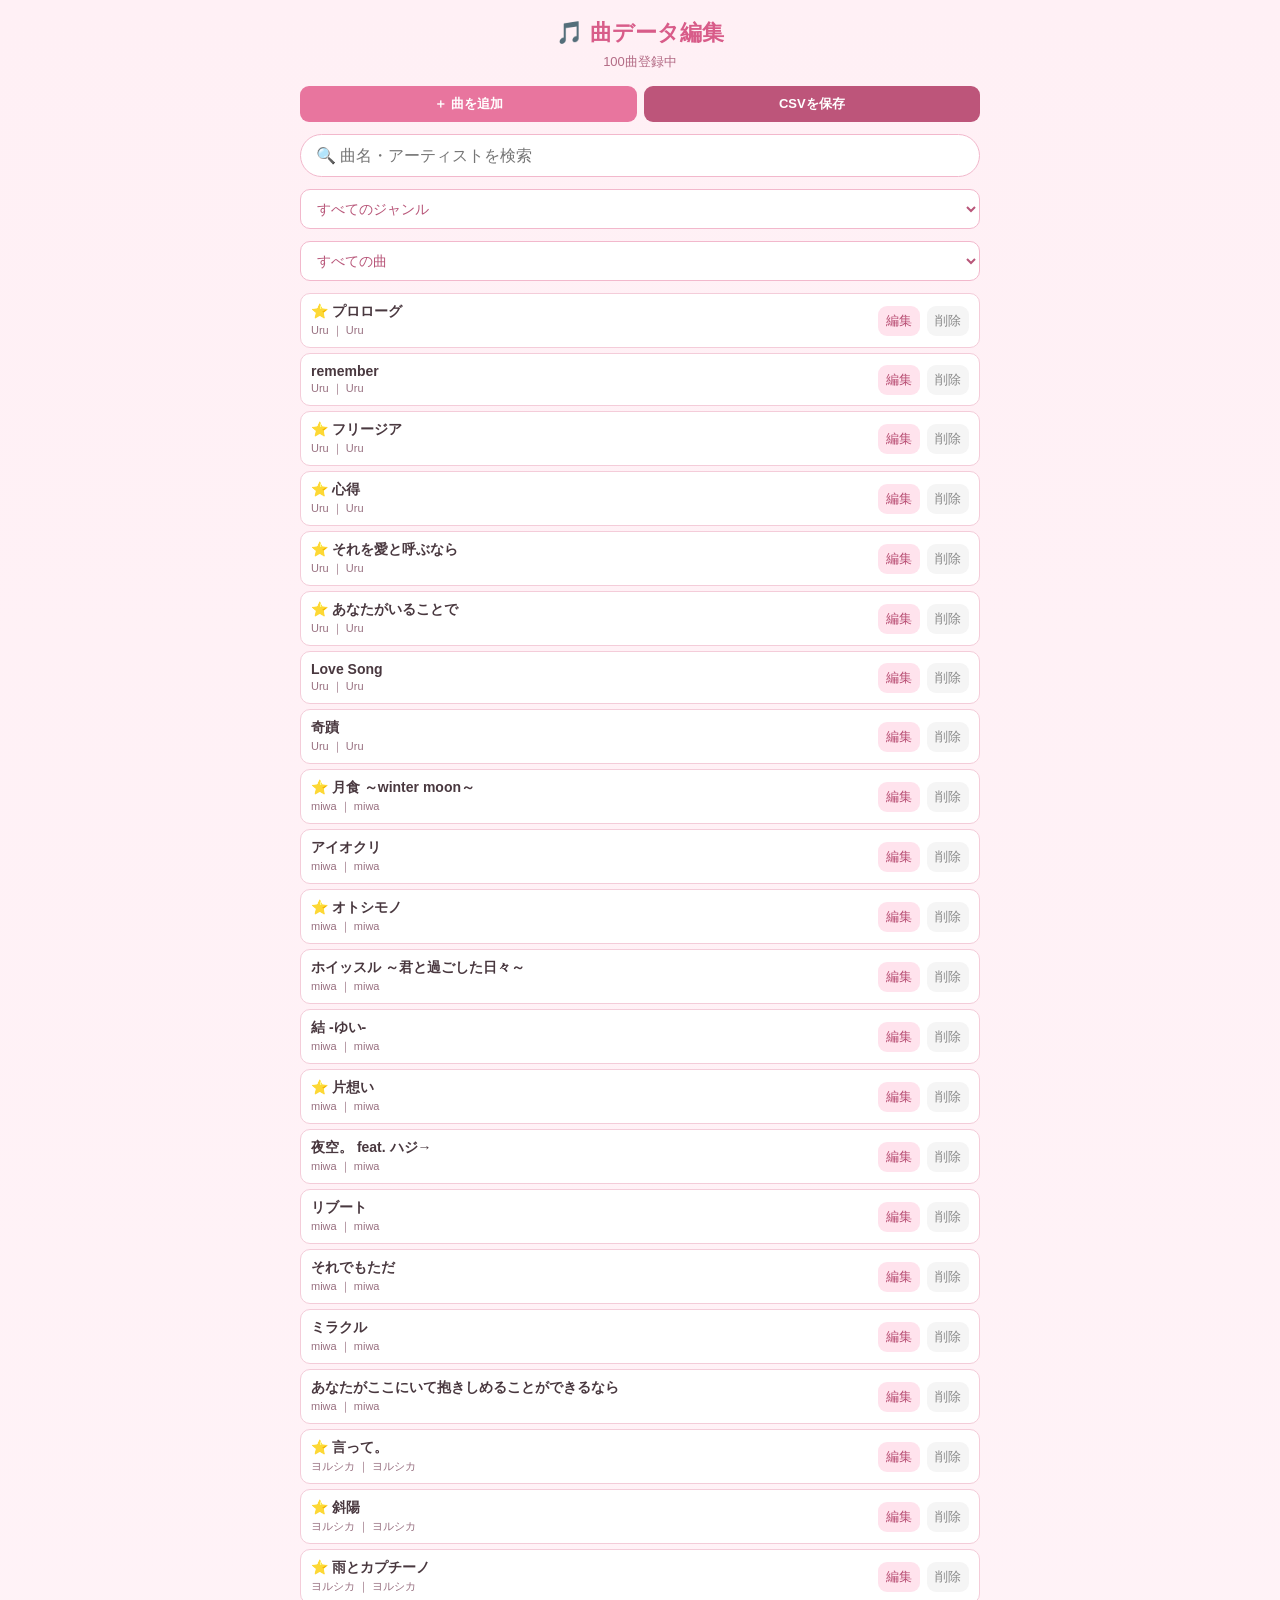
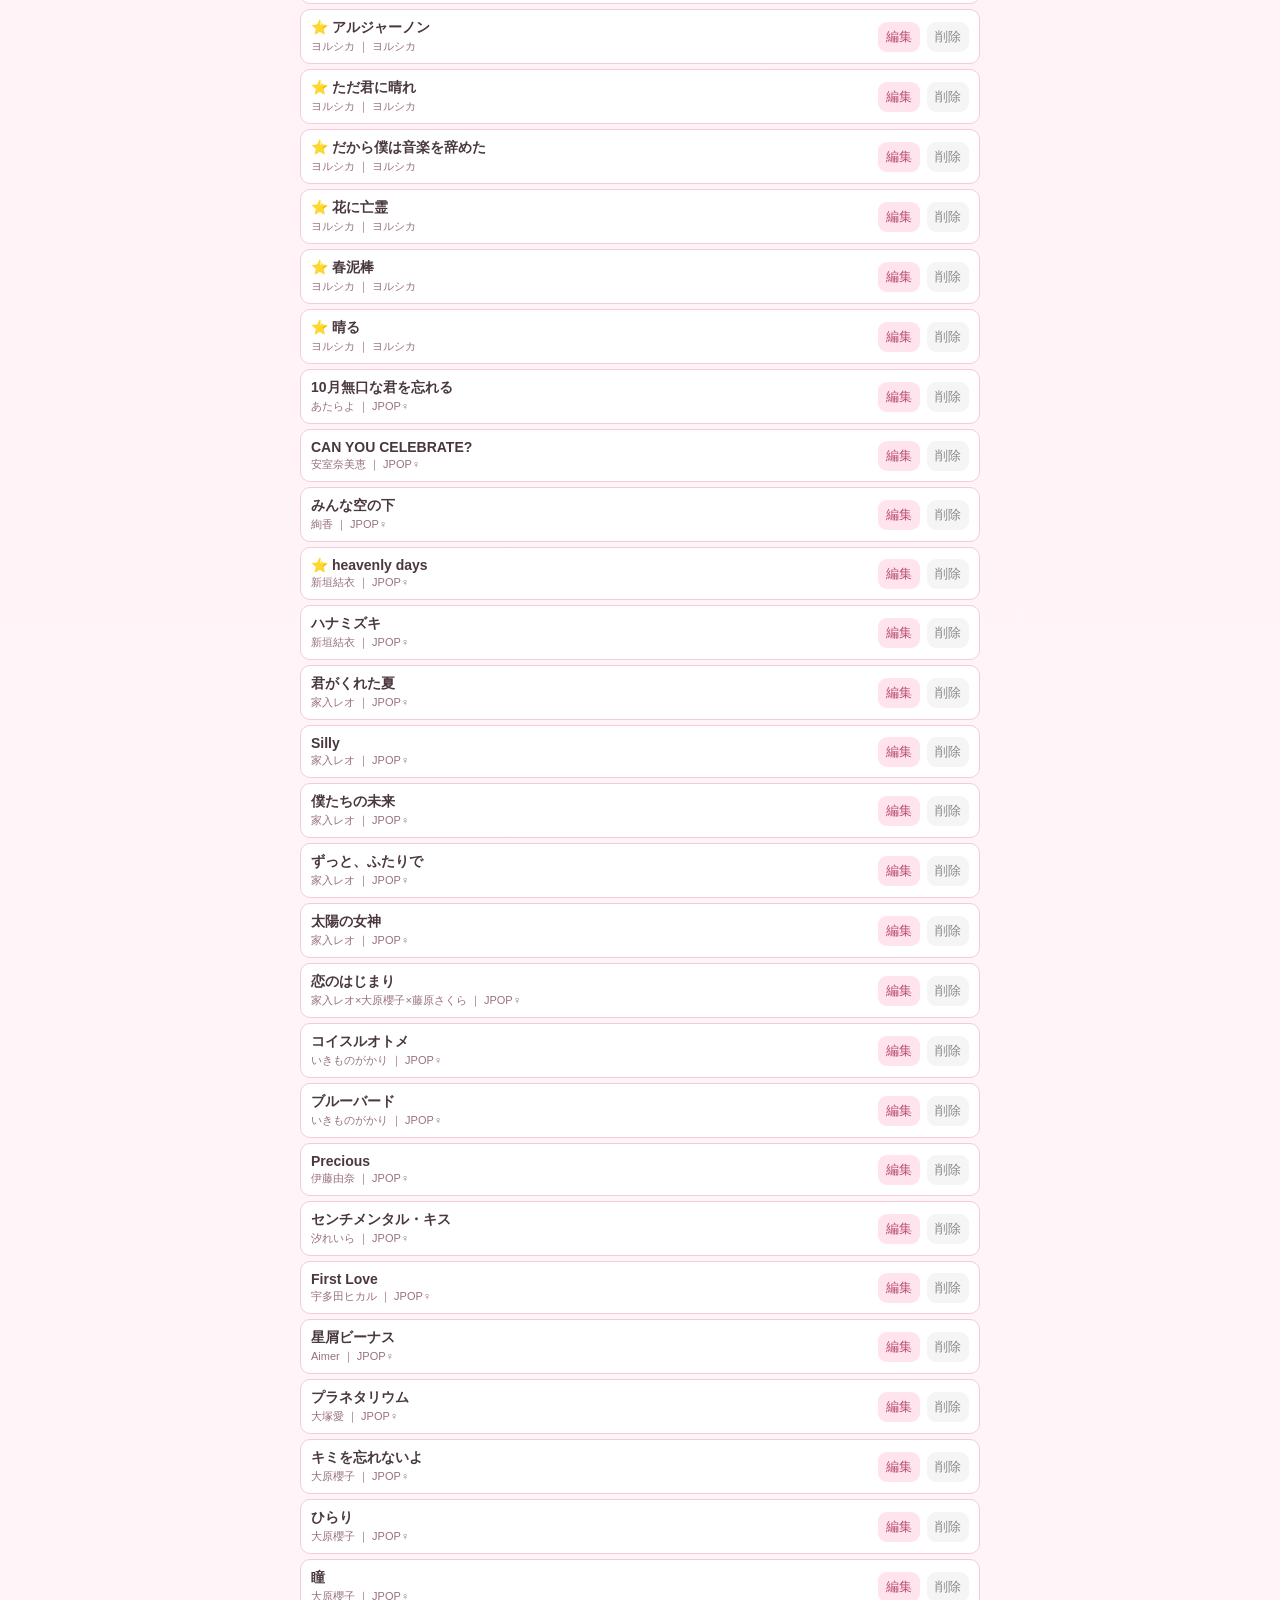
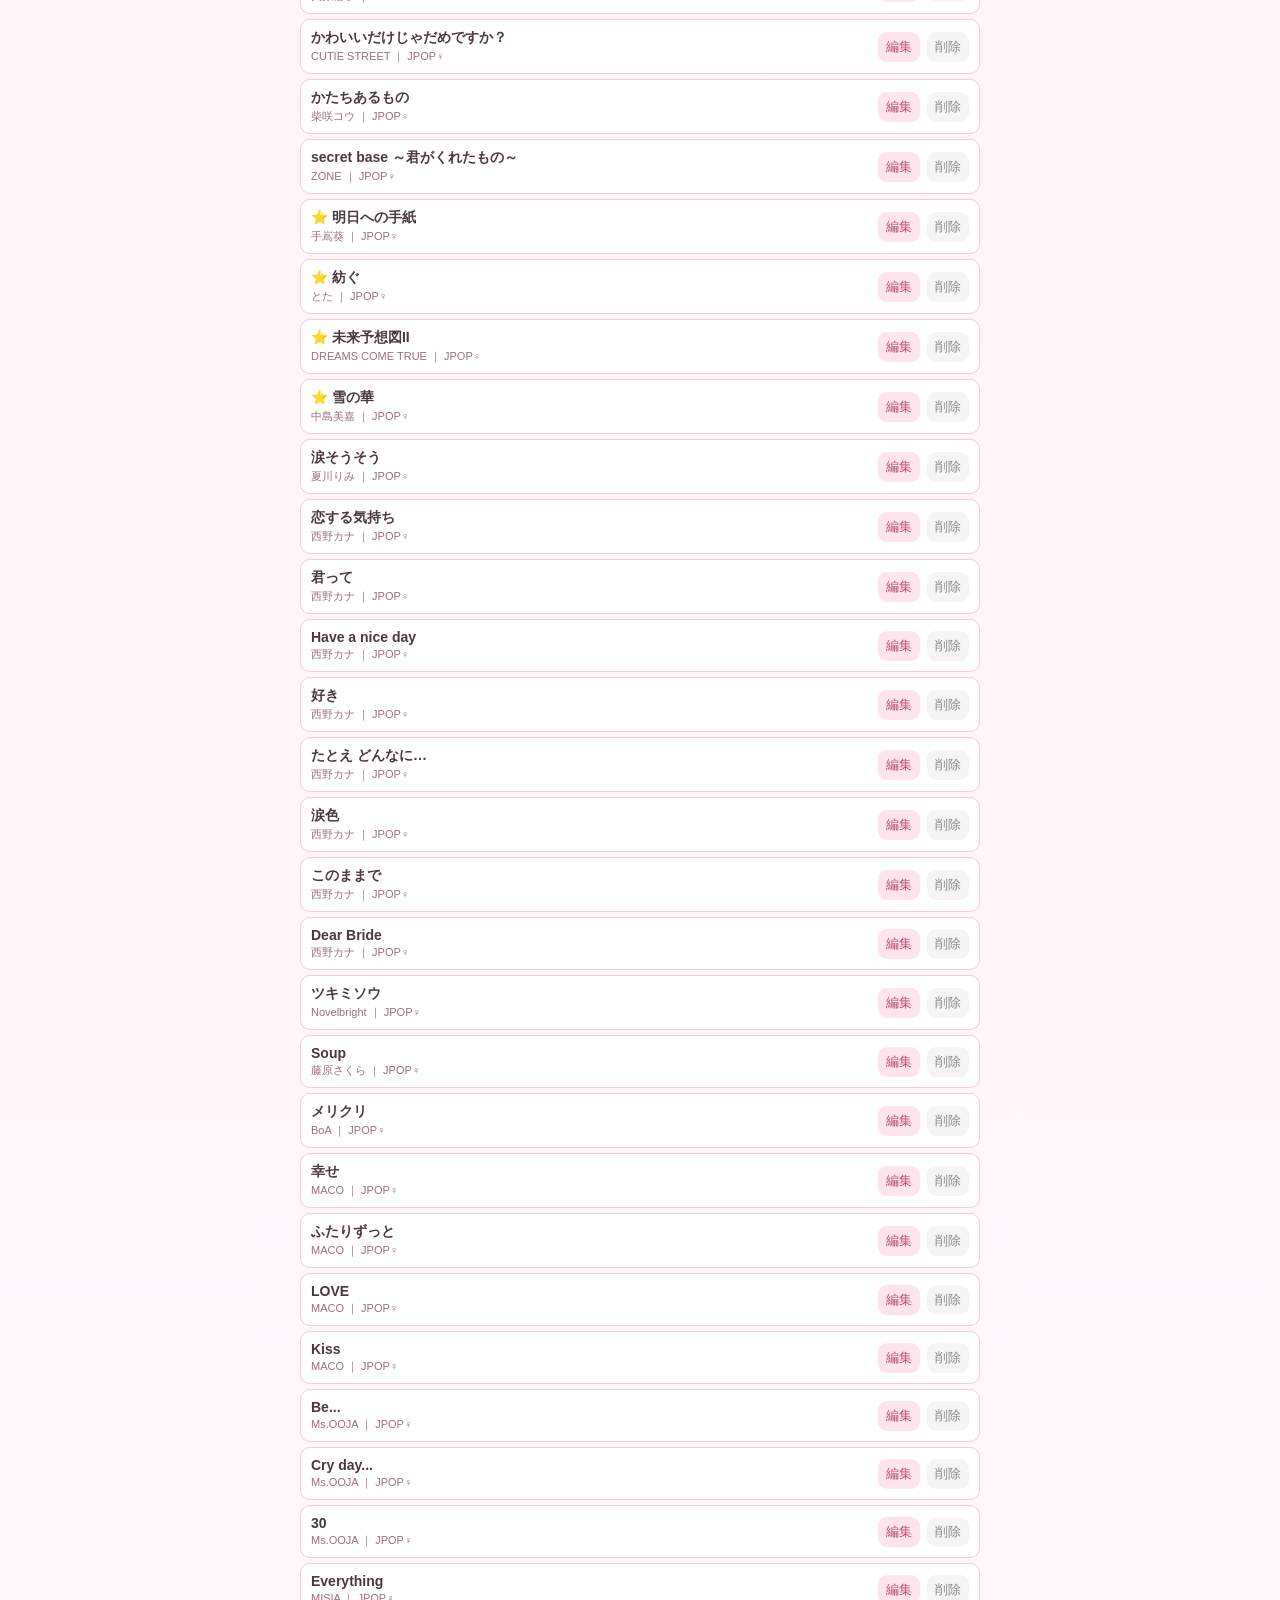
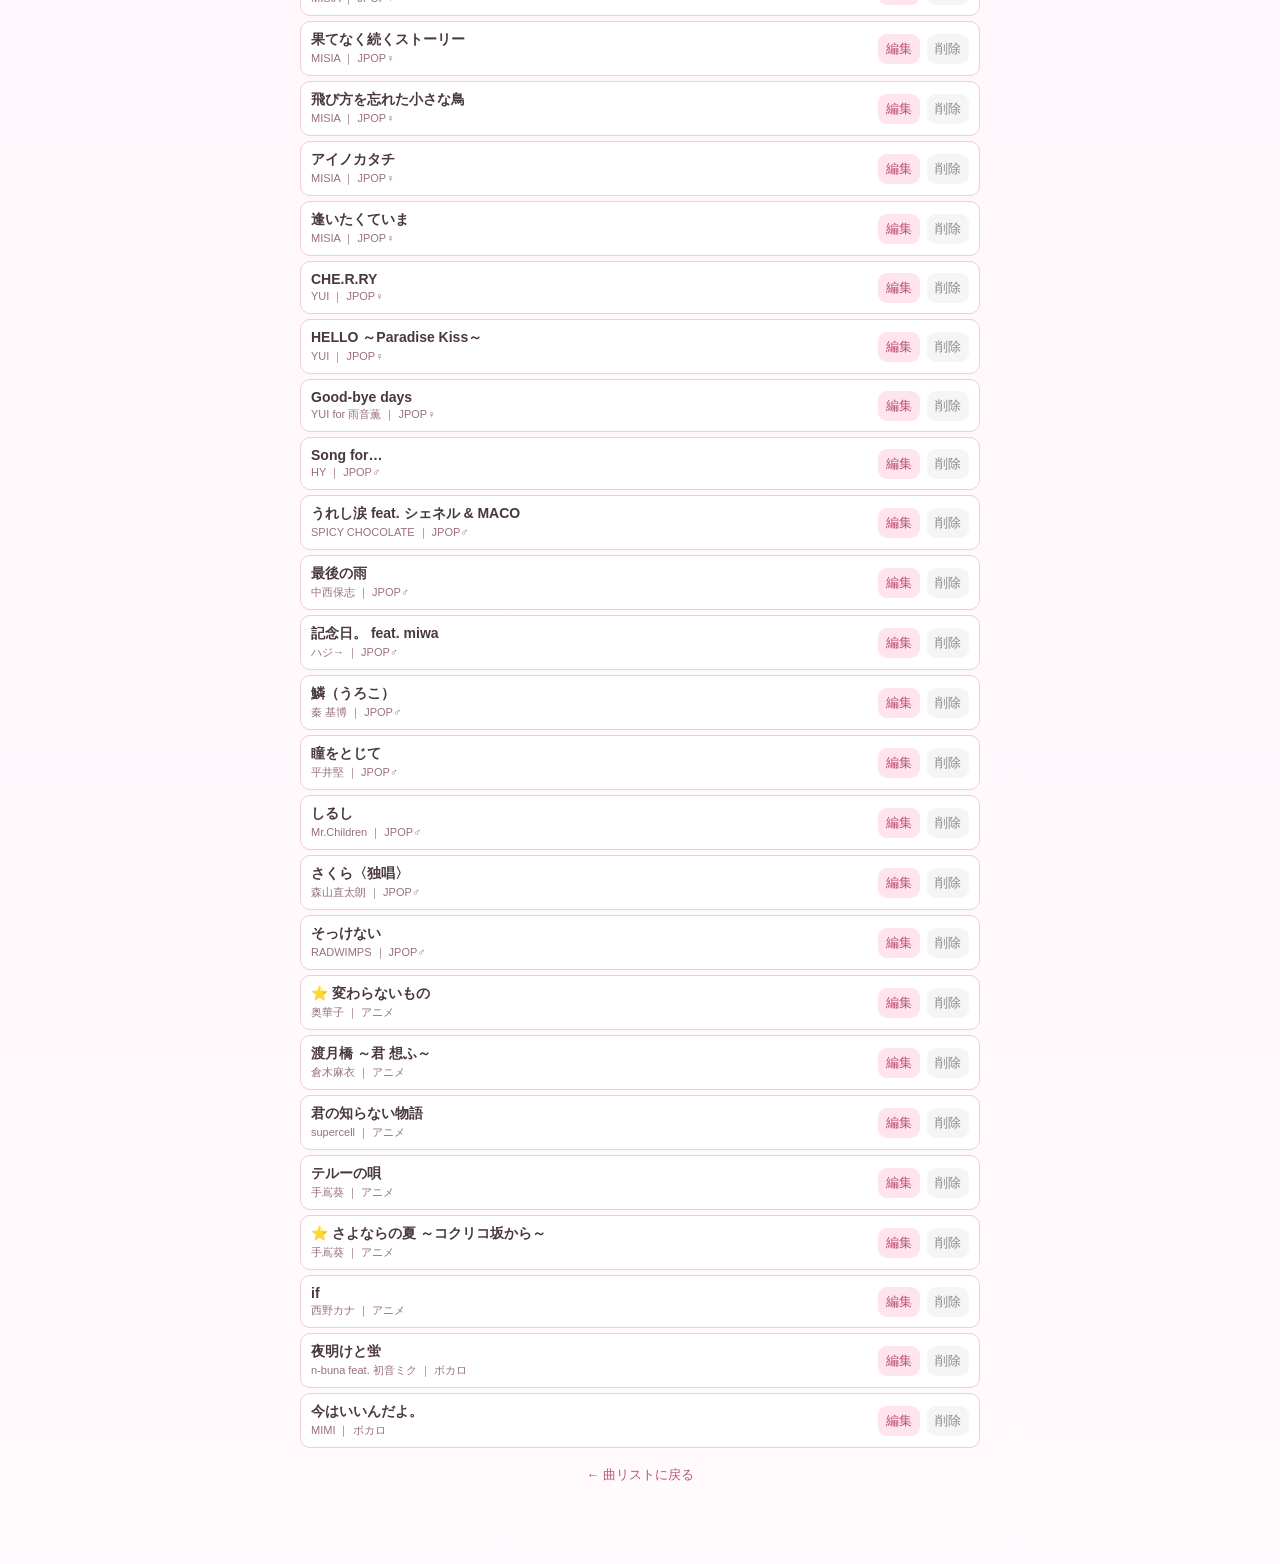
==== edit.html @ 8d3221fb "Implement favorite filter in song list Added a favorite filter to allow users to filter songs based " ====
<!DOCTYPE html>
<html lang="ja">
<head>
<meta charset="UTF-8">
<meta name="viewport" content="width=device-width, initial-scale=1.0">

<title>曲データ編集</title>

<style>
* {
  box-sizing: border-box;
}

body {
  margin: 0;
  font-family: -apple-system, BlinkMacSystemFont,
    "Hiragino Sans", "Yu Gothic", sans-serif;
  background: linear-gradient(#fff0f5, #fffafd);
  color: #49383f;
  min-height: 100vh;
}

.container {
  max-width: 700px;
  margin: auto;
  padding: 18px 10px 80px;
}

h1 {
  text-align: center;
  color: #d85c89;
  font-size: 22px;
  margin: 0 0 5px;
}

.count {
  text-align: center;
  color: #b36b85;
  font-size: 13px;
  margin-bottom: 15px;
}

/* 上部ボタン */

.toolbar {
  display: flex;
  gap: 7px;
  margin-bottom: 12px;
}

button {
  border: 0;
  border-radius: 9px;
  padding: 9px 12px;
  font-size: 13px;
  cursor: pointer;
}

.add-button {
  flex: 1;
  background: #e8759e;
  color: white;
  font-weight: bold;
}

.download-button {
  flex: 1;
  background: #bd557a;
  color: white;
  font-weight: bold;
}

/* 検索 */

#search {
  width: 100%;
  height: 43px;
  border: 1px solid #f2b8cc;
  border-radius: 22px;
  padding: 0 15px;
  margin-bottom: 12px;
  font-size: 16px;
  outline: none;
  background: white;
}

/* 曲カード */

.song {
  background: white;
  border: 1px solid #f4ccd9;
  border-radius: 10px;
  padding: 9px 10px;
  margin-bottom: 5px;

  display: flex;
  align-items: center;
  gap: 7px;
}

.song-info {
  flex: 1;
  min-width: 0;
}

.song-title {
  font-size: 14px;
  font-weight: bold;
  margin-bottom: 2px;
}

.song-meta {
  font-size: 11px;
  color: #987080;
  white-space: nowrap;
  overflow: hidden;
  text-overflow: ellipsis;
}

.favorite {
  color: #e8759e;
}

.edit-button {
  background: #ffe3ed;
  color: #b94f74;
  padding: 6px 8px;
}

.delete-button {
  background: #f5f5f5;
  color: #888;
  padding: 6px 8px;
}

/* 編集フォーム */

.modal {
  display: none;
  position: fixed;
  inset: 0;
  background: rgba(60, 30, 40, .35);
  padding: 20px;
  z-index: 100;
  align-items: center;
  justify-content: center;
}

.modal.show {
  display: flex;
}

.form {
  background: white;
  width: 100%;
  max-width: 420px;
  border-radius: 18px;
  padding: 20px;
  box-shadow: 0 10px 40px rgba(100,40,60,.2);
}

.form h2 {
  color: #d85c89;
  margin: 0 0 18px;
  font-size: 19px;
}

label {
  display: block;
  font-size: 12px;
  color: #966477;
  margin: 12px 0 4px;
}

.form input[type="text"],
.form select {
  width: 100%;
  height: 42px;
  border: 1px solid #efbfd0;
  border-radius: 9px;
  padding: 0 10px;
  font-size: 16px;
  background: white;
}

.favorite-row {
  display: flex;
  align-items: center;
  gap: 7px;
  margin: 15px 0;
}

.favorite-row input {
  width: 19px;
  height: 19px;
  accent-color: #e8759e;
}

.form-buttons {
  display: flex;
  gap: 8px;
  margin-top: 18px;
}

.cancel {
  flex: 1;
  background: #eee;
}

.save {
  flex: 1;
  background: #e8759e;
  color: white;
  font-weight: bold;
}

.back {
  display: block;
  text-align: center;
  margin-top: 18px;
  color: #b85679;
  text-decoration: none;
  font-size: 13px;
}
#genreFilter,
#favoriteFilter {
  width: 100%;
  height: 40px;

  margin-bottom: 12px;
  padding: 0 12px;

  border: 1px solid #f2b8cc;
  border-radius: 10px;

  background: white;
  color: #b85679;

  font-size: 14px;

  outline: none;
}
</style>
</head>

<body>

<div class="container">

  <h1>🎵 曲データ編集</h1>

  <div id="count" class="count"></div>

  <div class="toolbar">
    <button class="add-button" onclick="openAdd()">
      ＋ 曲を追加
    </button>

    <button class="download-button" onclick="downloadCSV()">
      CSVを保存
    </button>
  </div>

  <input
    id="search"
    type="search"
    placeholder="🔍 曲名・アーティストを検索"
  >
<select id="genreFilter">
  <option value="すべて">すべてのジャンル</option>
</select>

  <select id="favoriteFilter">
  <option value="all">すべての曲</option>
  <option value="favorite">⭐ 得意曲</option>
  <option value="normal">得意曲以外</option>
</select>
  
  <div id="songList"></div>

  <a class="back" href="index.html">
    ← 曲リストに戻る
  </a>

</div>


<!-- 編集画面 -->

<div id="modal" class="modal">

  <div class="form">

    <h2 id="formTitle">曲を編集</h2>

    <label>曲名</label>
    <input id="title" type="text">

    <label>アーティスト</label>
    <input id="artist" type="text">

    <label>ジャンル</label>

<select id="genre"></select>

<label>新しいジャンル</label>

<input
  id="newGenre"
  type="text"
  placeholder="新しいジャンルを入力"
>
    <div class="favorite-row">
      <input id="favorite" type="checkbox">
      <span>⭐ 得意曲</span>
    </div>

    <div class="form-buttons">

      <button
        class="cancel"
        onclick="closeModal()">
        キャンセル
      </button>

      <button
        class="save"
        onclick="saveSong()">
        保存
      </button>

    </div>

  </div>
</div>


<script>

let songs = [];
let editingIndex = null;


/* =========================
   CSV読込
========================= */

async function loadCSV() {

  try {

    const response = await fetch("songs.csv");

    const text = await response.text();

    songs = parseCSV(text);

createGenreOptions();

render();

  } catch (error) {

    alert("songs.csvを読み込めませんでした");

  }

}


/* CSV解析 */

function parseCSV(text) {

  const lines =
    text.trim().split(/\r?\n/);

  lines.shift();

  return lines
    .filter(line => line.trim())
    .map(line => {

      const c = parseLine(line);

      return {
        title: c[0] || "",
        artist: c[1] || "",
        genre: c[2] || "",
        favorite:
          (c[3] || "")
          .toLowerCase() === "true"
      };

    });

}

  function createGenreOptions() {

  // CSVに存在するジャンルを
  // 重複なしで取得
  const genres = [
    ...new Set(
      songs
        .map(song => song.genre)
        .filter(Boolean)
    )
  ];


  /* =========================
     一覧のジャンル絞り込み
  ========================= */

  const filter =
    document.getElementById("genreFilter");

  filter.innerHTML =
    '<option value="すべて">すべてのジャンル</option>';


  genres.forEach(genre => {

    const option =
      document.createElement("option");

    option.value = genre;
    option.textContent = genre;

    filter.appendChild(option);

  });


  /* =========================
     曲追加・編集画面
  ========================= */

  const editor =
    document.getElementById("genre");

  editor.innerHTML = "";


  genres.forEach(genre => {

    const option =
      document.createElement("option");

    option.value = genre;
    option.textContent = genre;

    editor.appendChild(option);

  });

}

function parseLine(line) {

  const result = [];

  let current = "";
  let quote = false;

  for (let i = 0; i < line.length; i++) {

    const char = line[i];

    if (char === '"') {

      if (
        quote &&
        line[i + 1] === '"'
      ) {

        current += '"';
        i++;

      } else {

        quote = !quote;

      }

    } else if (
      char === "," &&
      !quote
    ) {

      result.push(current);
      current = "";

    } else {

      current += char;

    }

  }

  result.push(current);

  return result;

}


/* =========================
   一覧表示
========================= */

function render() {

  const list =
    document.getElementById("songList");

  const keyword =
    document
      .getElementById("search")
      .value
      .toLowerCase();

  const selectedGenre =
  document.getElementById("genreFilter").value;

  const favoriteFilter =
  document.getElementById("favoriteFilter").value;
  
  list.innerHTML = "";

  let visible = 0;


  songs.forEach((song, index) => {

const matchesSearch =
  song.title.toLowerCase().includes(keyword) ||
  song.artist.toLowerCase().includes(keyword);

const matchesGenre =
  selectedGenre === "すべて" ||
  song.genre === selectedGenre;

const matchesFavorite =
  favoriteFilter === "all" ||
  (favoriteFilter === "favorite" && song.favorite) ||
  (favoriteFilter === "normal" && !song.favorite);

if (
  !matchesSearch ||
  !matchesGenre ||
  !matchesFavorite
) {
  return;
}

    visible++;


    const row =
      document.createElement("div");

    row.className = "song";


    const info =
      document.createElement("div");

    info.className = "song-info";


    const title =
      document.createElement("div");

    title.className = "song-title";

    title.textContent =
      (song.favorite ? "⭐ " : "") +
      song.title;


    const meta =
      document.createElement("div");

    meta.className = "song-meta";

    meta.textContent =
      song.artist +
      " ｜ " +
      song.genre;


    info.appendChild(title);
    info.appendChild(meta);


    const edit =
      document.createElement("button");

    edit.className = "edit-button";
    edit.textContent = "編集";

    edit.onclick =
      () => openEdit(index);


    const del =
      document.createElement("button");

    del.className = "delete-button";
    del.textContent = "削除";

    del.onclick =
      () => deleteSong(index);


    row.appendChild(info);
    row.appendChild(edit);
    row.appendChild(del);

    list.appendChild(row);

  });


  document.getElementById("count")
    .textContent =
      songs.length + "曲登録中";

}


/* =========================
   新規追加
========================= */

function openAdd() {

  editingIndex = null;

  document.getElementById("formTitle")
    .textContent = "曲を追加";

  document.getElementById("title").value = "";
  document.getElementById("artist").value = "";

  document.getElementById("genre").selectedIndex = 0;
document.getElementById("newGenre").value = "";
  document.getElementById("favorite").checked =
    false;

  document.getElementById("modal")
    .classList.add("show");

}


/* =========================
   編集
========================= */

function openEdit(index) {

  editingIndex = index;

  const song = songs[index];

  document.getElementById("formTitle")
    .textContent = "曲を編集";

  document.getElementById("title").value =
    song.title;

  document.getElementById("artist").value =
    song.artist;

  document.getElementById("genre").value =
    song.genre;
document.getElementById("newGenre").value = "";
  document.getElementById("favorite").checked =
    song.favorite;

  document.getElementById("modal")
    .classList.add("show");

}


/* =========================
   保存
========================= */

function saveSong() {

  const title =
    document.getElementById("title")
      .value.trim();

  const artist =
    document.getElementById("artist")
      .value.trim();

  const selectedGenre =
  document.getElementById("genre")
    .value;

const newGenre =
  document.getElementById("newGenre")
    .value
    .trim();

const genre =
  newGenre || selectedGenre;

  const favorite =
    document.getElementById("favorite")
      .checked;


  if (!title) {

    alert("曲名を入力してください");
    return;

  }


  const song = {
    title,
    artist,
    genre,
    favorite
  };


  if (editingIndex === null) {

    songs.push(song);

  } else {

    songs[editingIndex] = song;

  }


  closeModal();

createGenreOptions();

render();
}


/* =========================
   削除
========================= */

function deleteSong(index) {

  const song = songs[index];

  if (
    confirm(
      "「" +
      song.title +
      "」を削除しますか？"
    )
  ) {

    songs.splice(index, 1);

    render();

  }

}


/* =========================
   編集画面を閉じる
========================= */

function closeModal() {

  document.getElementById("modal")
    .classList.remove("show");

}


/* =========================
   CSV保存
========================= */

function csvEscape(value) {

  const text =
    String(value ?? "");

  if (
    text.includes(",") ||
    text.includes('"') ||
    text.includes("\n")
  ) {

    return '"' +
      text.replace(/"/g, '""') +
      '"';

  }

  return text;

}


function downloadCSV() {

  let csv =
    "title,artist,genre,favorite\r\n";


  songs.forEach(song => {

    csv +=
      csvEscape(song.title) + "," +
      csvEscape(song.artist) + "," +
      csvEscape(song.genre) + "," +
      song.favorite +
      "\r\n";

  });


  /* Excelなどで文字化けしにくいようBOM付きUTF-8 */

  const blob =
    new Blob(
      ["\uFEFF" + csv],
      {
        type:
          "text/csv;charset=utf-8"
      }
    );


  const url =
    URL.createObjectURL(blob);

  const a =
    document.createElement("a");

  a.href = url;

  a.download = "songs.csv";

  document.body.appendChild(a);

  a.click();

  a.remove();

  URL.revokeObjectURL(url);

}


/* =========================
   検索
========================= */

document
  .getElementById("search")
  .addEventListener(
    "input",
    render
  );

  document
  .getElementById("genreFilter")
  .addEventListener(
    "change",
    render
  );

  document
  .getElementById("favoriteFilter")
  .addEventListener(
    "change",
    render
  );

/* 起動 */

loadCSV();

</script>

</body>
</html>
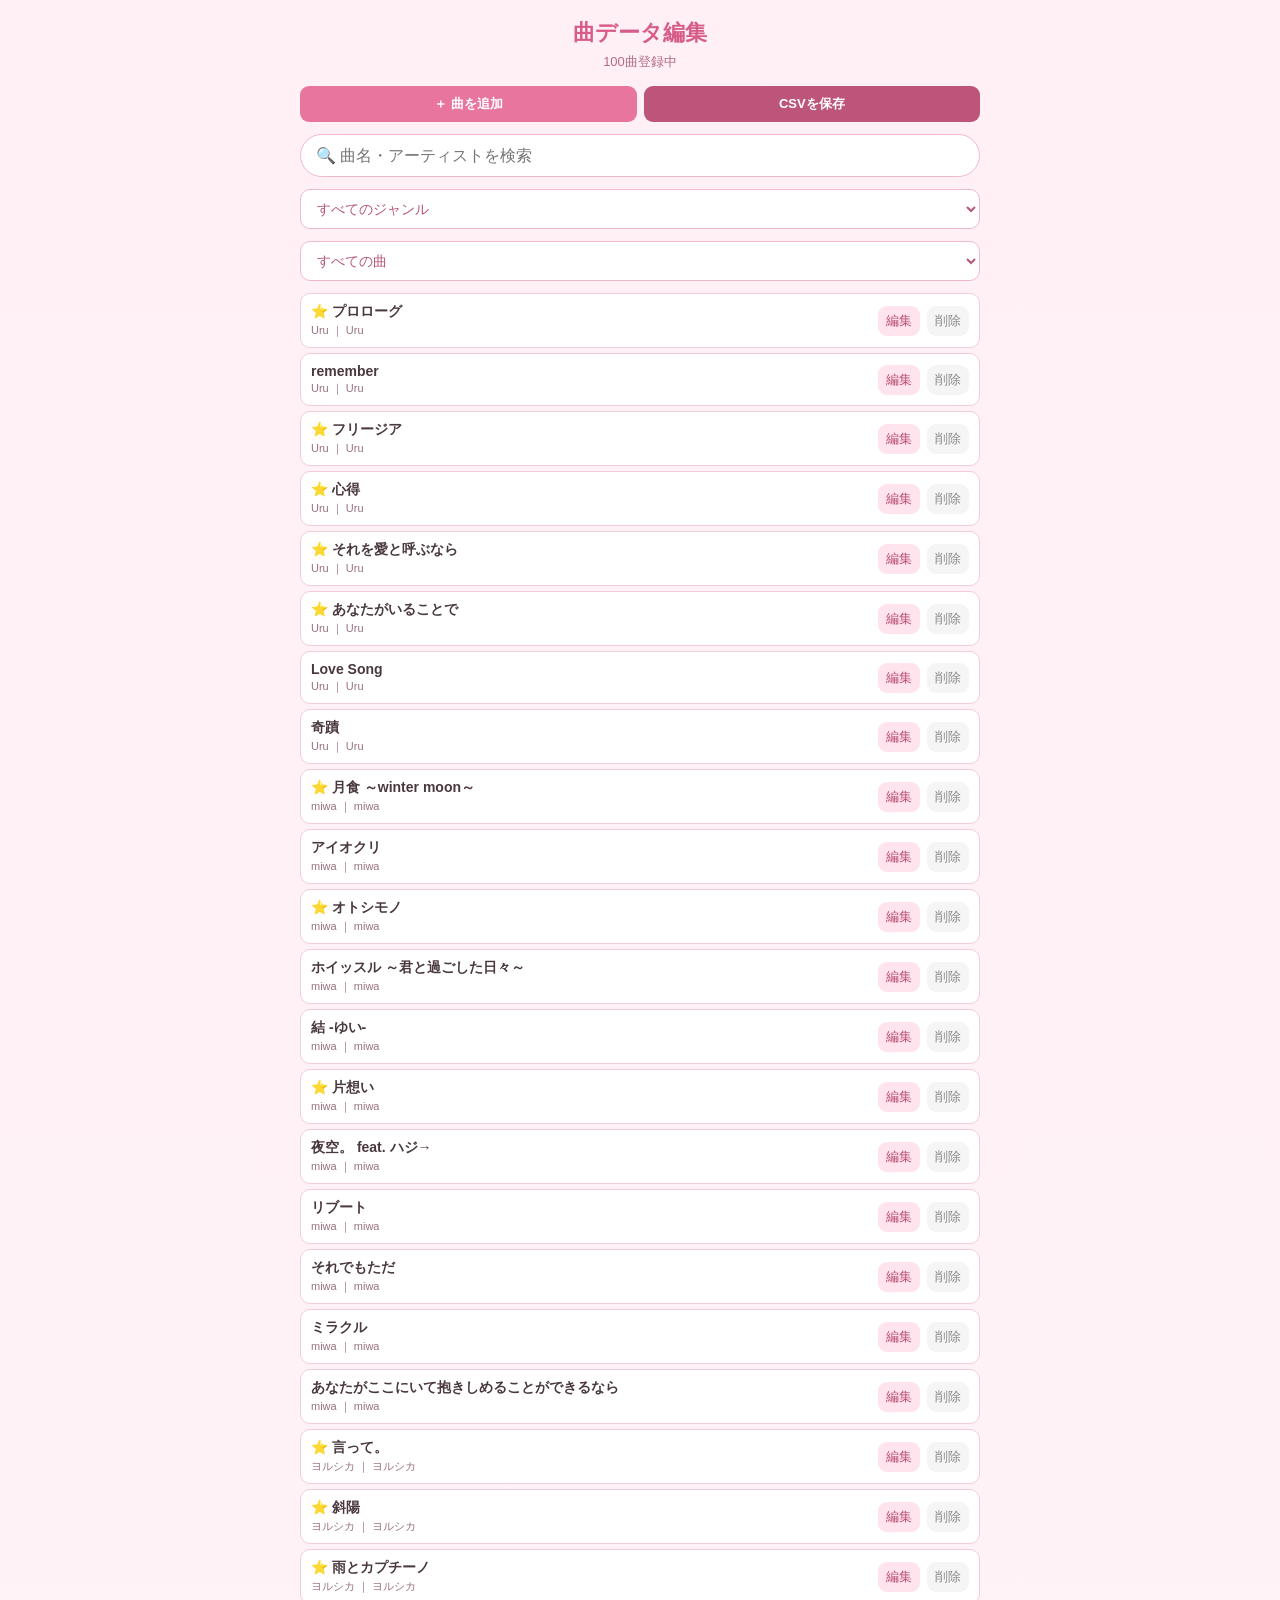
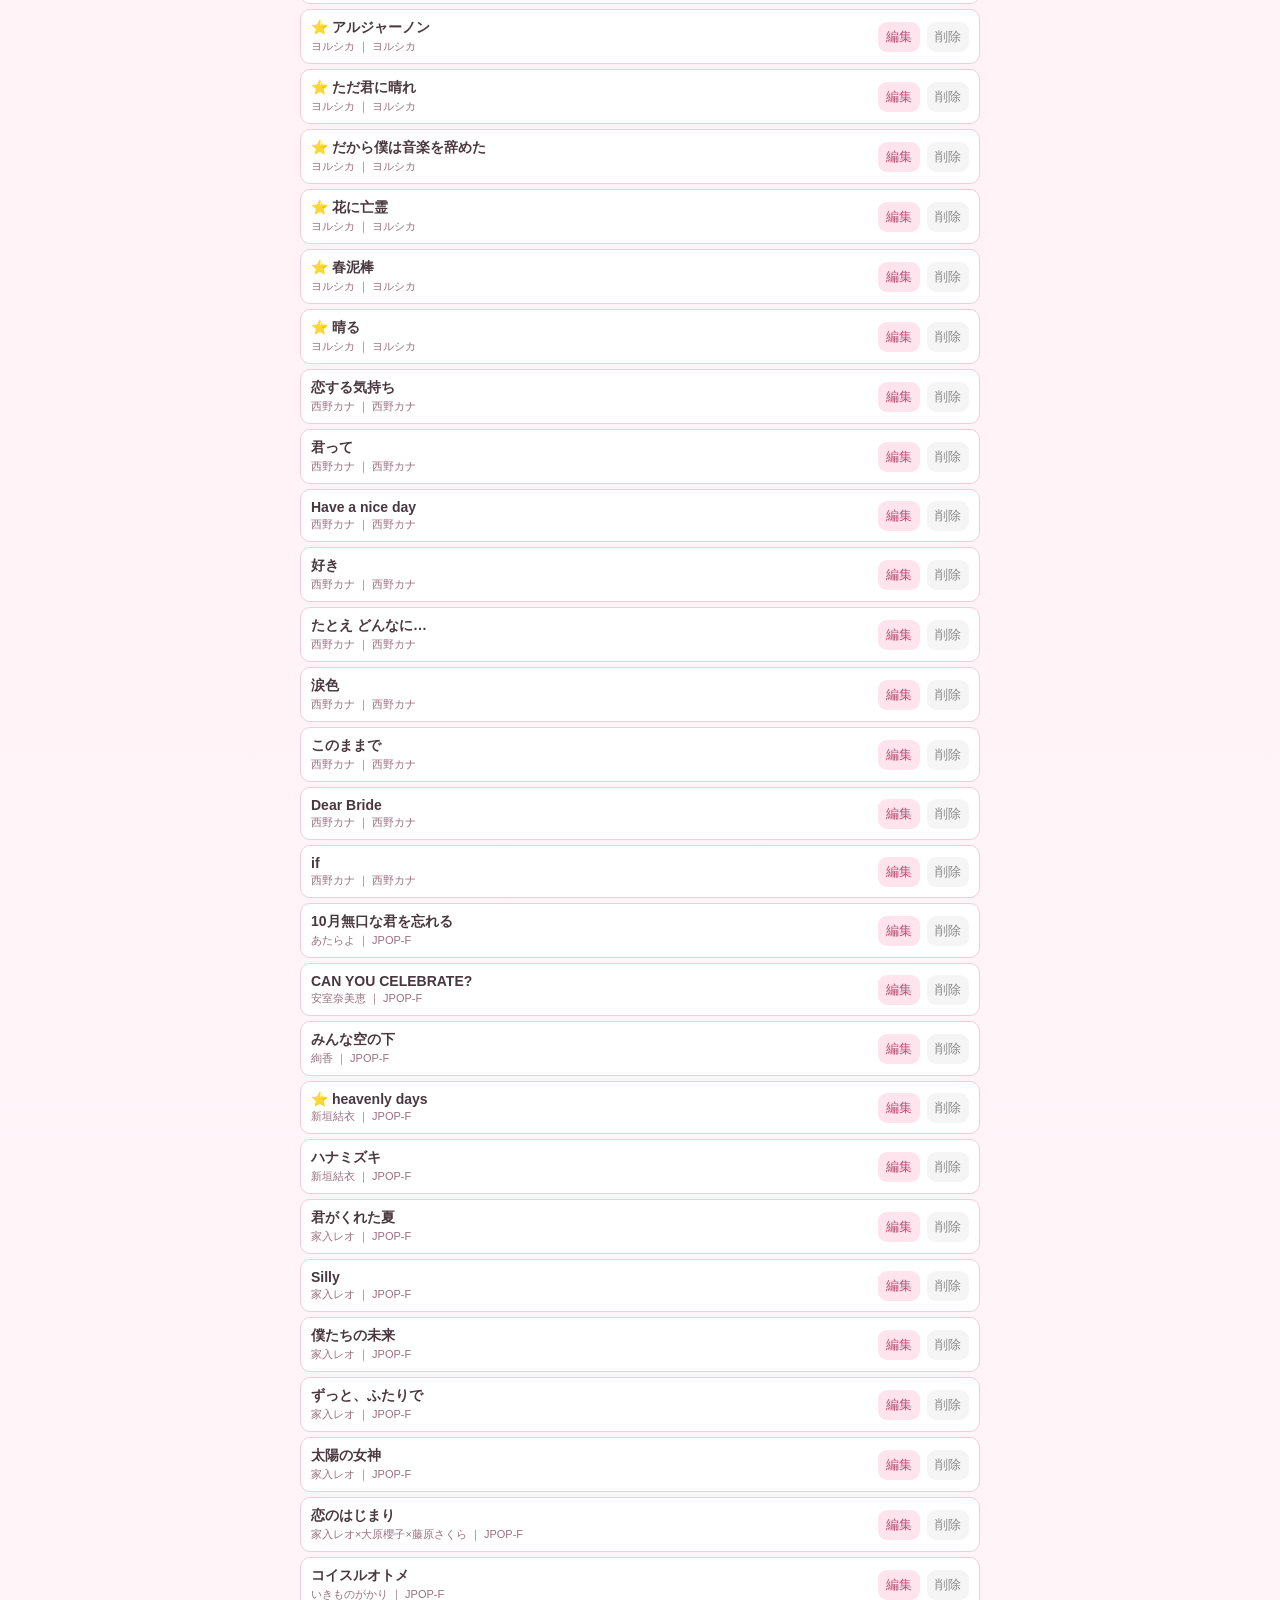
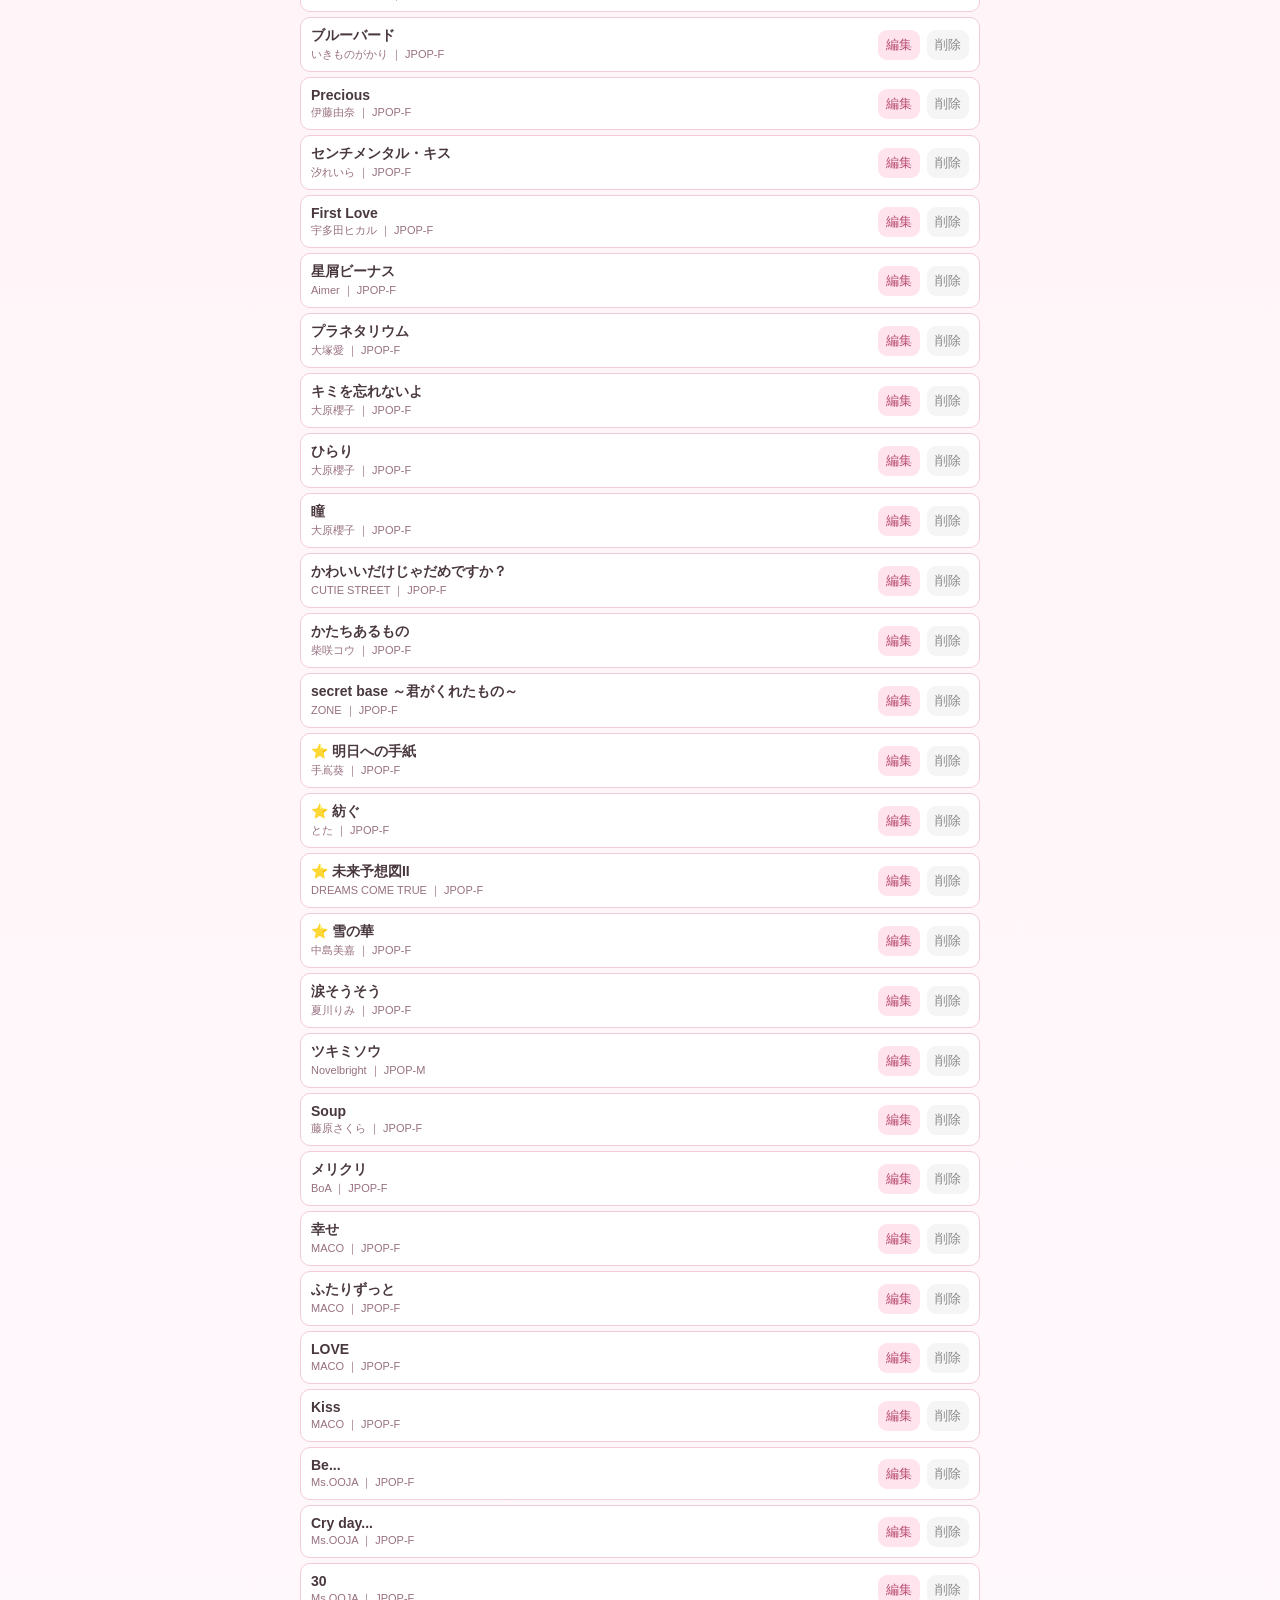
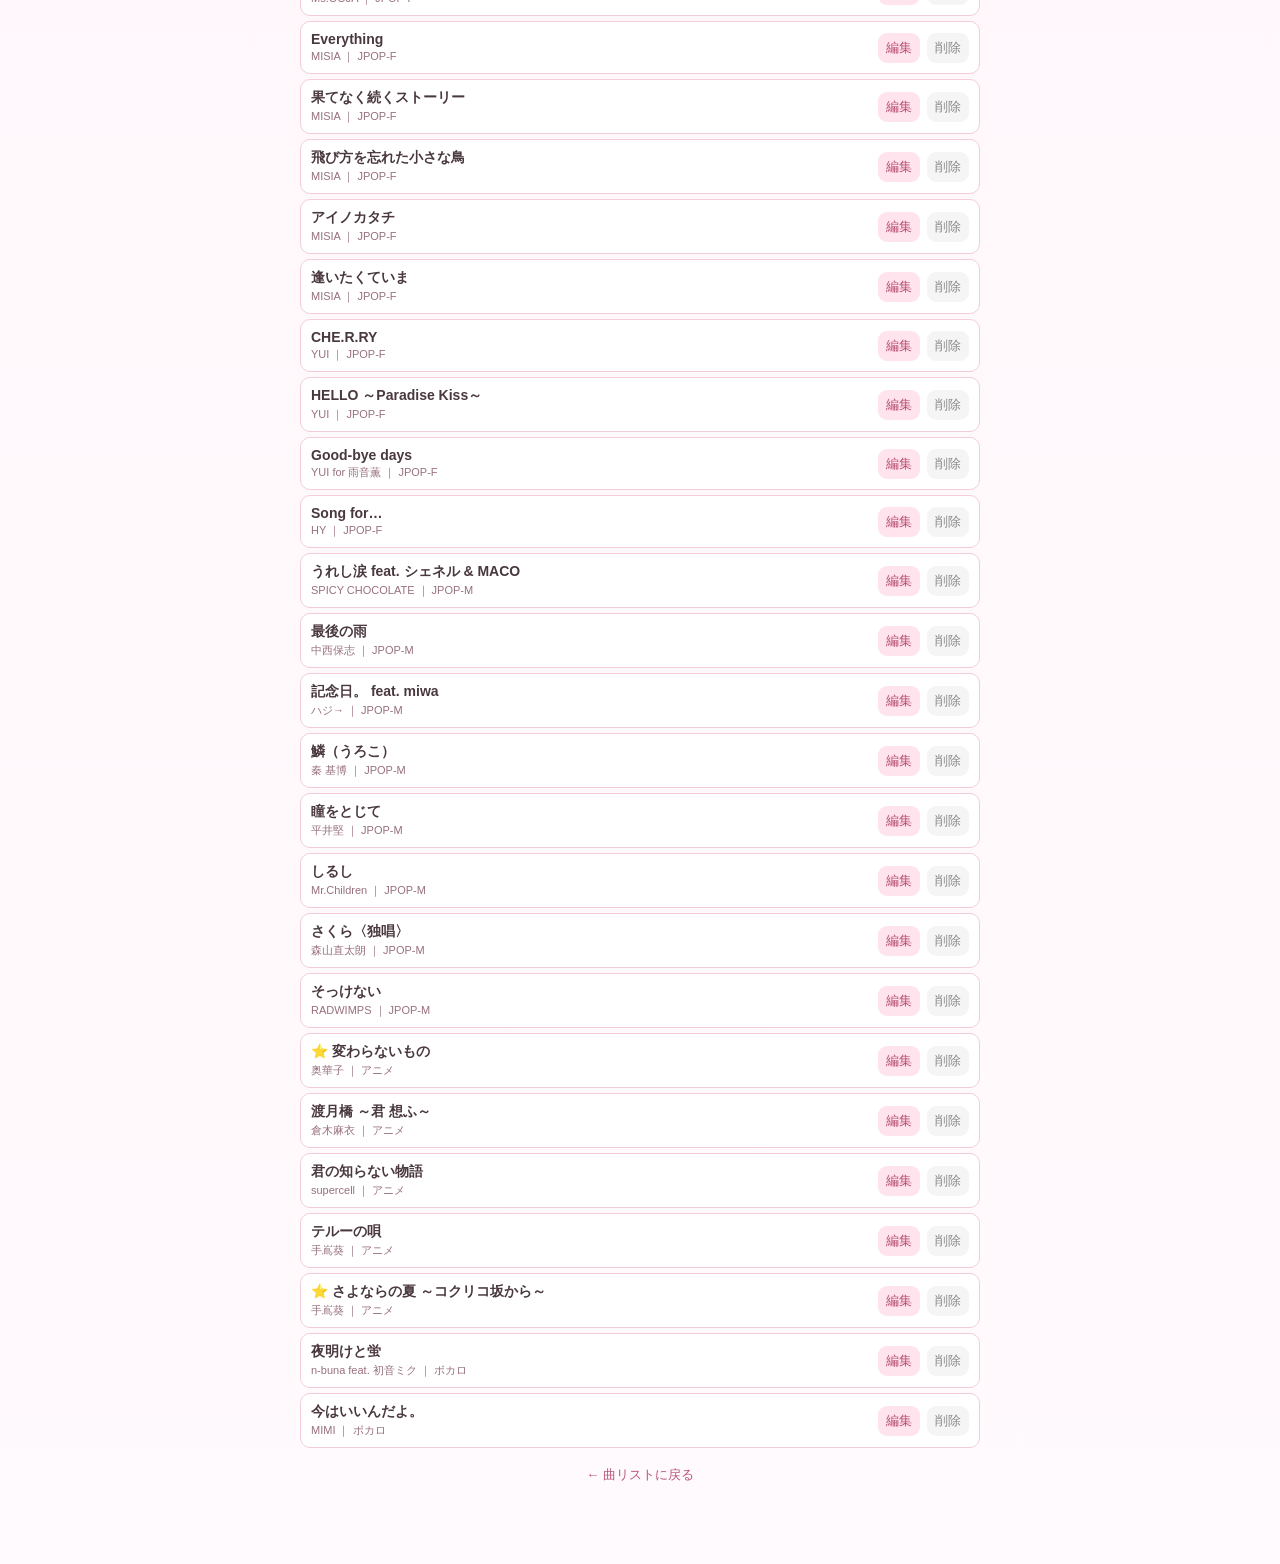
==== commit cb9b7109: "Remove emoji from heading in edit.html" ====
--- a/edit.html
+++ b/edit.html
@@ -247,7 +247,7 @@
 
 <div class="container">
 
-  <h1>🎵 曲データ編集</h1>
+  <h1>曲データ編集</h1>
 
   <div id="count" class="count"></div>
 
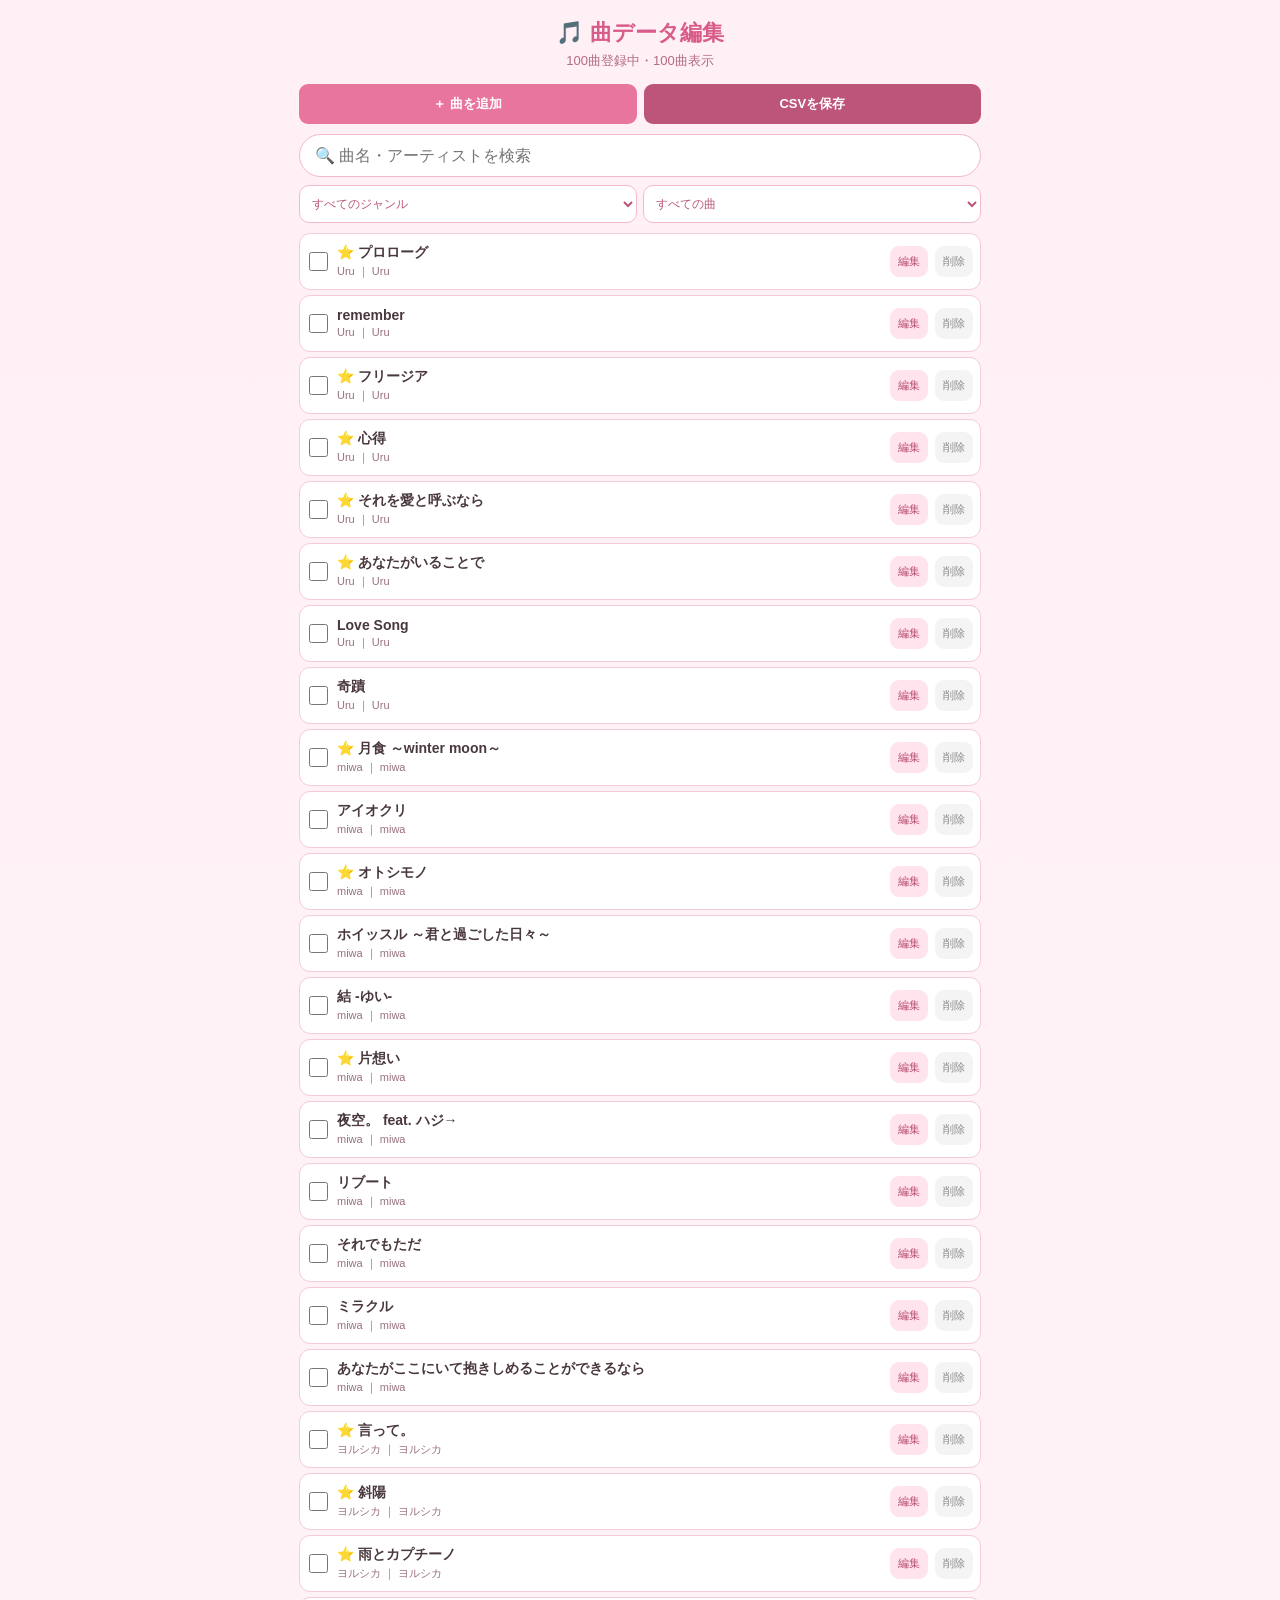
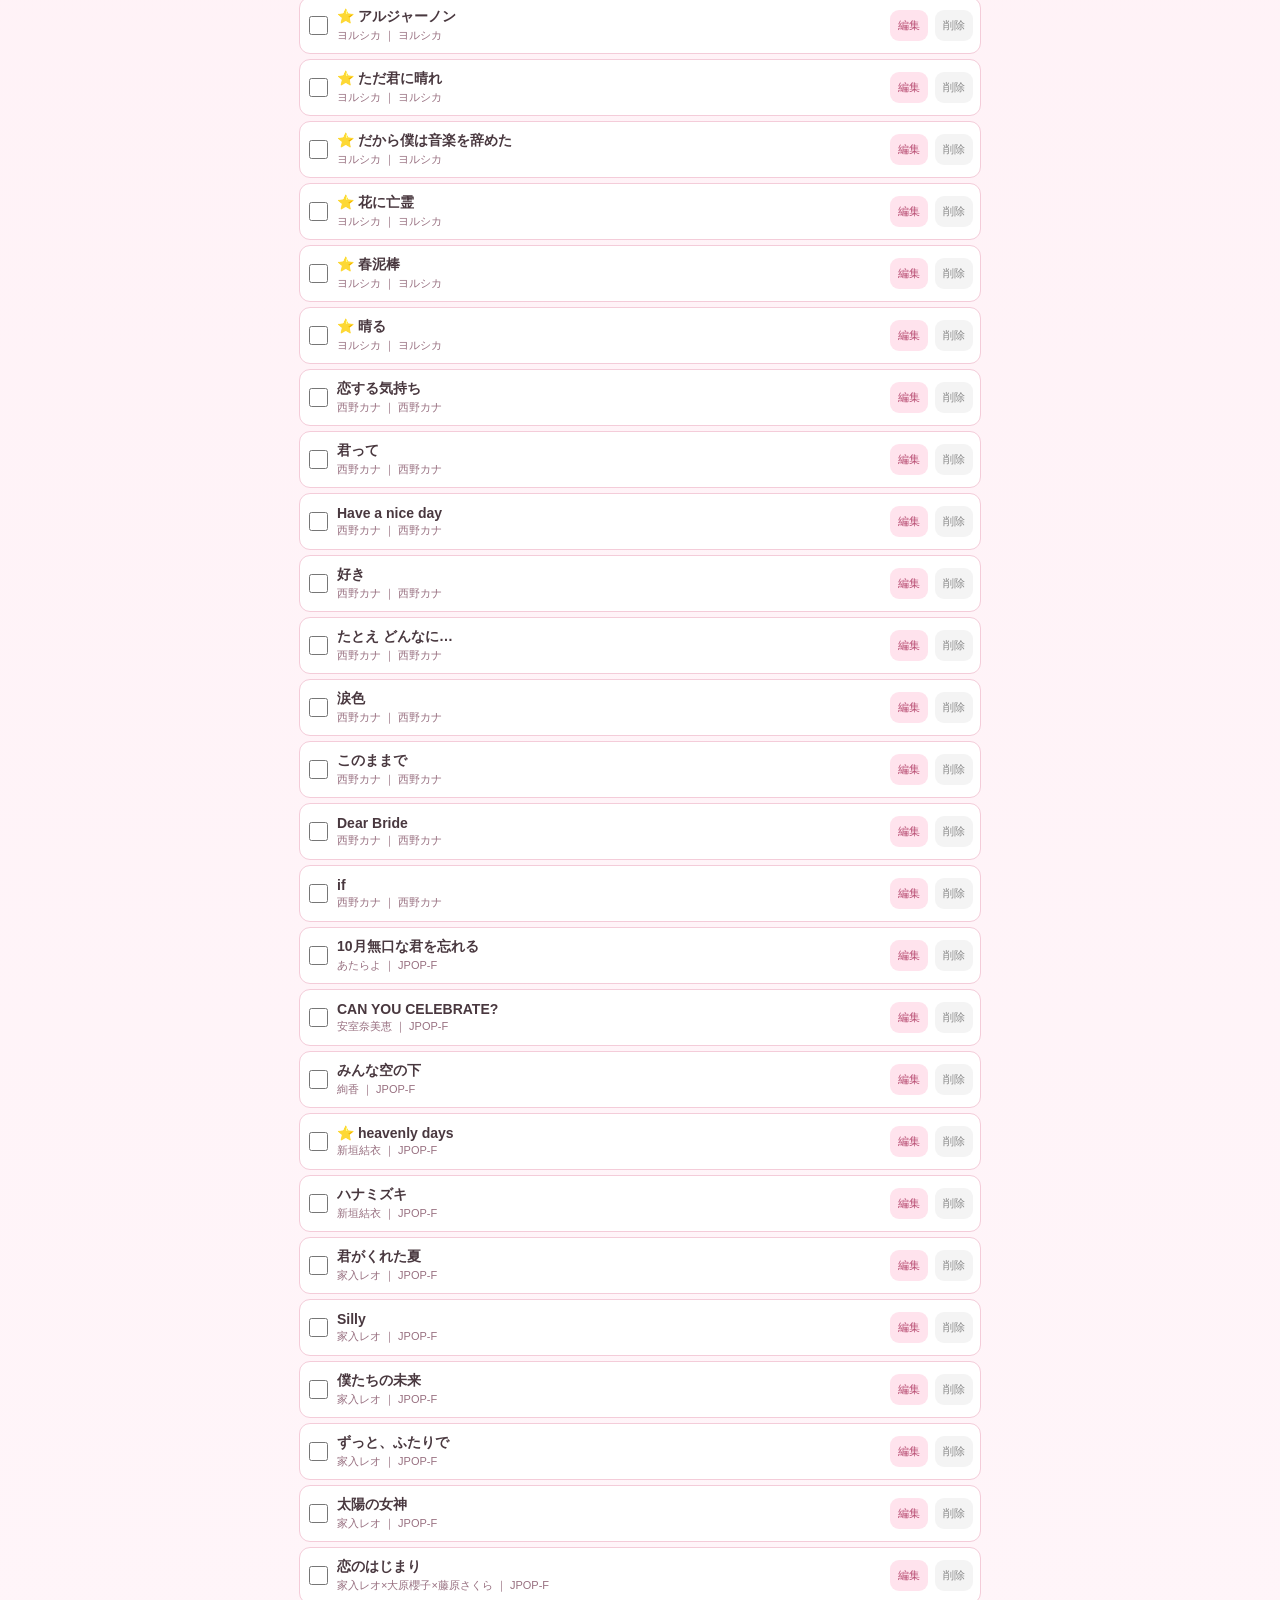
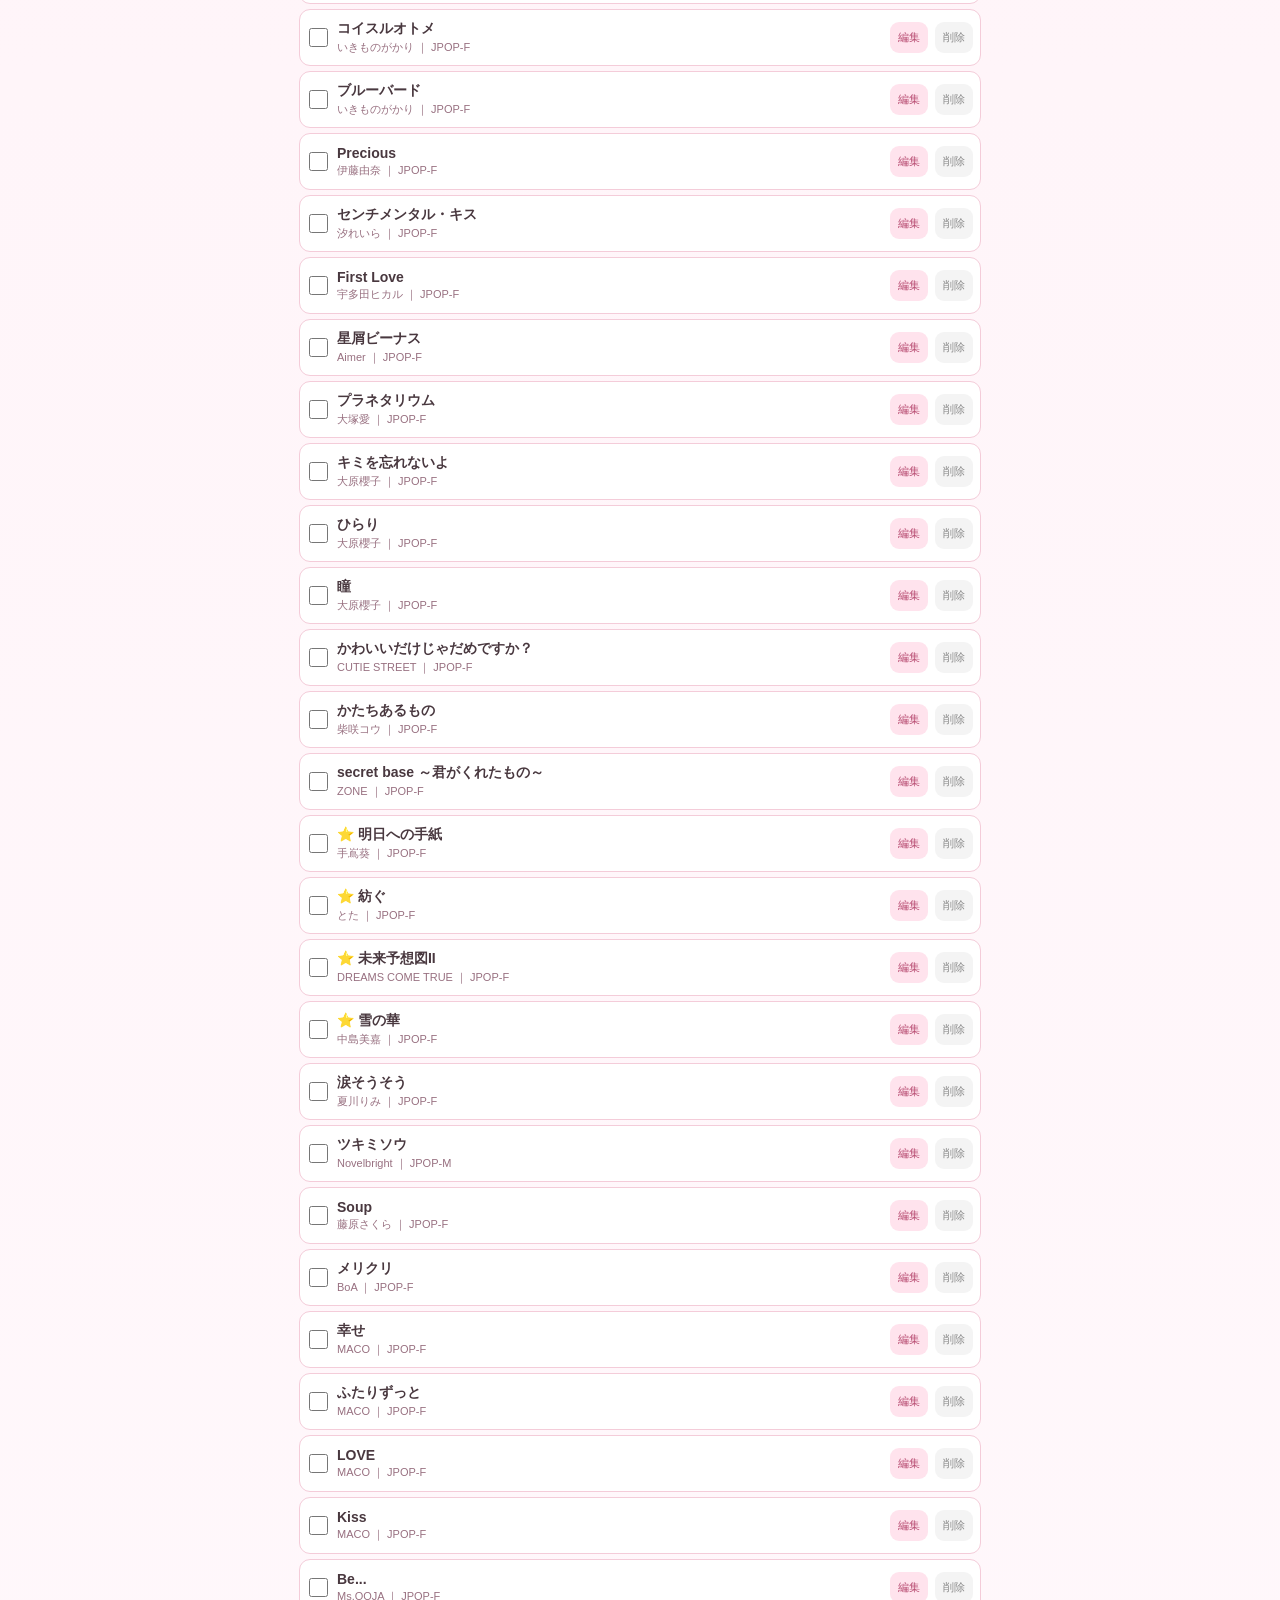
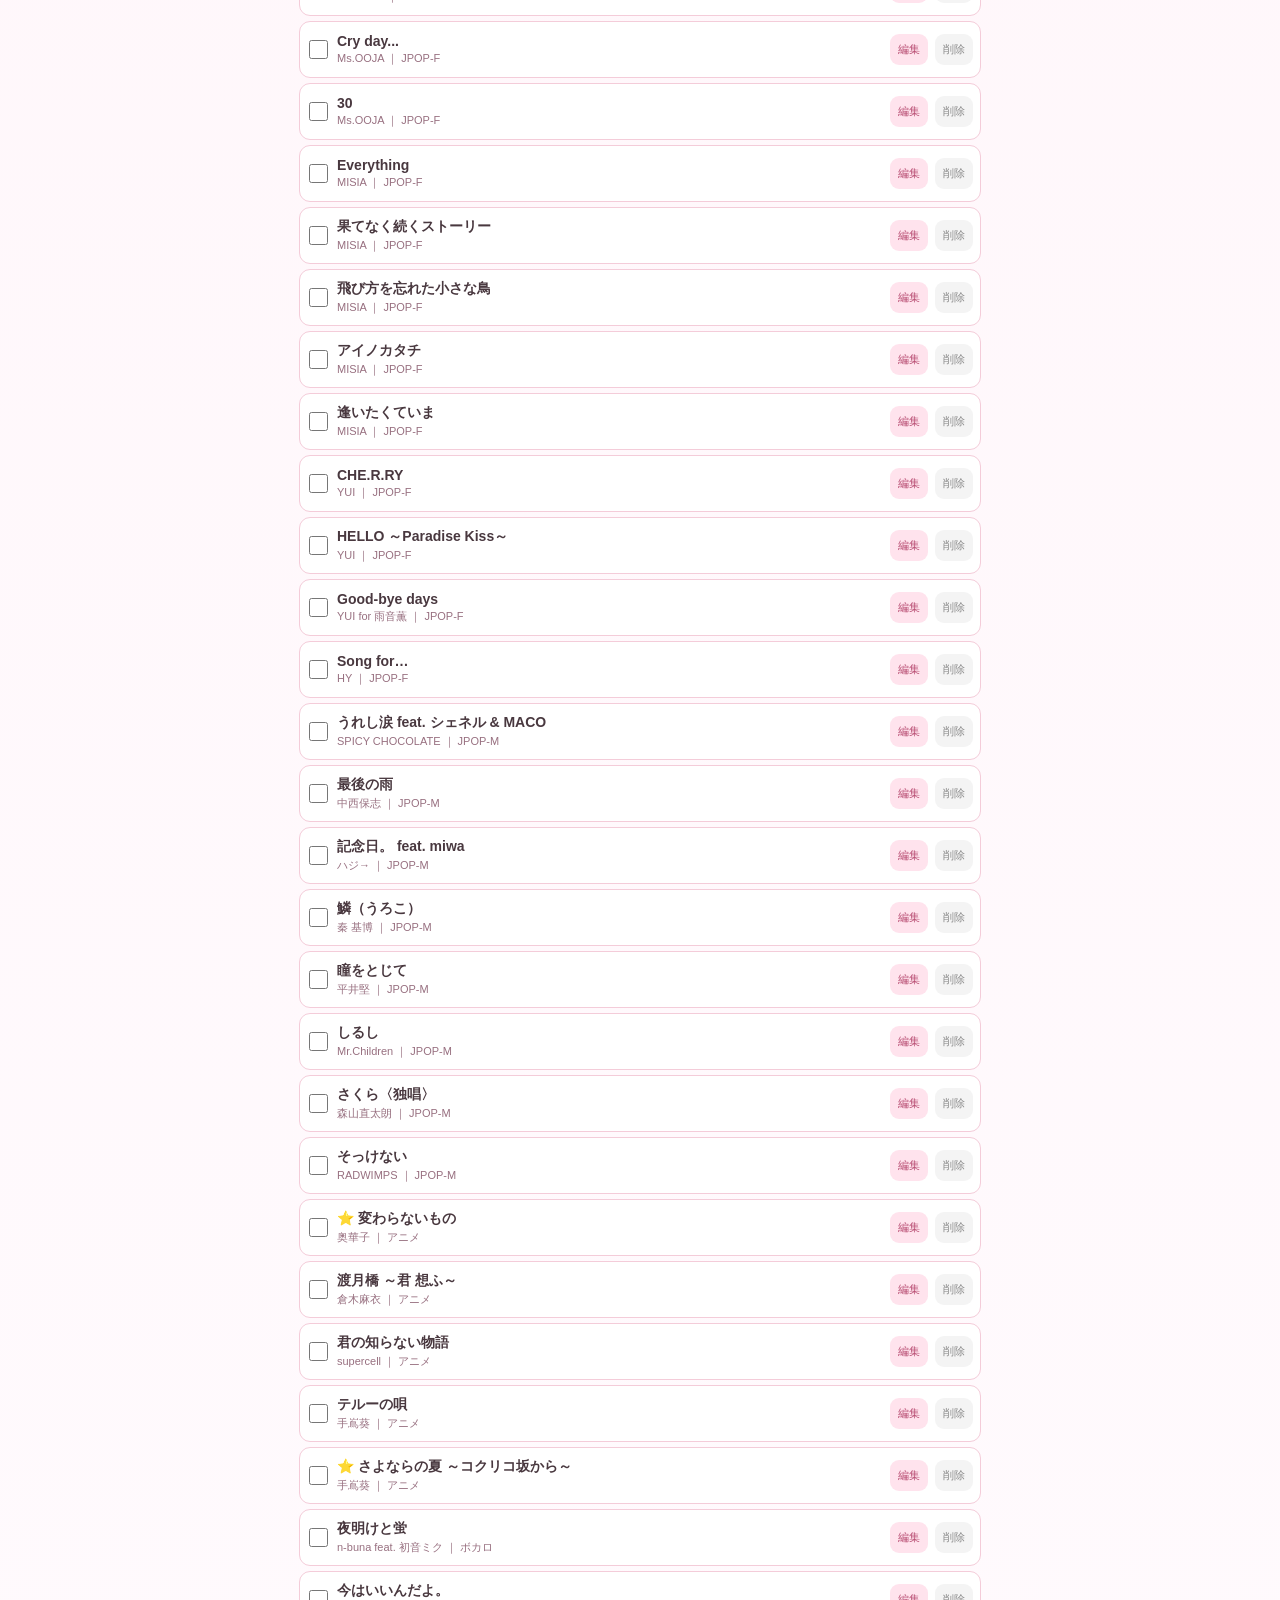
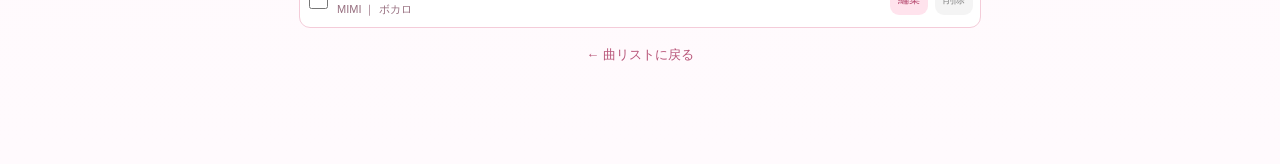
==== commit 83365749: "Update print statement from 'Hello' to 'Goodbye'" ====
--- a/edit.html
+++ b/edit.html
@@ -1,346 +1,880 @@
 <!DOCTYPE html>
 <html lang="ja">
+
 <head>
+
 <meta charset="UTF-8">
-<meta name="viewport" content="width=device-width, initial-scale=1.0">
+
+<meta
+  name="viewport"
+  content="width=device-width, initial-scale=1.0"
+>
 
 <title>曲データ編集</title>
 
+
 <style>
+
+/* =========================
+   基本
+========================= */
+
 * {
   box-sizing: border-box;
 }
 
 body {
   margin: 0;
-  font-family: -apple-system, BlinkMacSystemFont,
-    "Hiragino Sans", "Yu Gothic", sans-serif;
-  background: linear-gradient(#fff0f5, #fffafd);
+
+  font-family:
+    -apple-system,
+    BlinkMacSystemFont,
+    "Hiragino Sans",
+    "Yu Gothic",
+    sans-serif;
+
   color: #49383f;
+
+  background:
+    linear-gradient(
+      180deg,
+      #fff0f5,
+      #fffafd
+    );
+
   min-height: 100vh;
 }
 
+
+button,
+input,
+select {
+  font: inherit;
+}
+
+
 .container {
+  width: 100%;
   max-width: 700px;
+
   margin: auto;
-  padding: 18px 10px 80px;
-}
+
+  padding:
+    18px 9px
+    100px;
+}
+
+
+/* =========================
+   タイトル
+========================= */
 
 h1 {
+  margin:
+    0 0 4px;
+
   text-align: center;
+
   color: #d85c89;
+
   font-size: 22px;
-  margin: 0 0 5px;
-}
+}
+
 
 .count {
+  margin-bottom: 14px;
+
   text-align: center;
+
   color: #b36b85;
+
   font-size: 13px;
-  margin-bottom: 15px;
-}
-
-/* 上部ボタン */
+}
+
+
+/* =========================
+   上部ボタン
+========================= */
 
 .toolbar {
   display: flex;
+
   gap: 7px;
-  margin-bottom: 12px;
-}
+
+  margin-bottom: 10px;
+}
+
 
 button {
   border: 0;
+
   border-radius: 9px;
-  padding: 9px 12px;
-  font-size: 13px;
+
   cursor: pointer;
 }
 
-.add-button {
-  flex: 1;
-  background: #e8759e;
-  color: white;
-  font-weight: bold;
-}
-
+
+.add-button,
 .download-button {
   flex: 1;
+
+  height: 40px;
+
+  color: white;
+
+  font-size: 13px;
+  font-weight: bold;
+}
+
+
+.add-button {
+  background: #e8759e;
+}
+
+
+.download-button {
   background: #bd557a;
-  color: white;
-  font-weight: bold;
-}
-
-/* 検索 */
+}
+
+
+/* =========================
+   検索
+========================= */
 
 #search {
   width: 100%;
   height: 43px;
-  border: 1px solid #f2b8cc;
+
+  margin-bottom: 8px;
+
+  padding:
+    0 15px;
+
+  border:
+    1px solid #f2b8cc;
+
   border-radius: 22px;
-  padding: 0 15px;
-  margin-bottom: 12px;
+
+  outline: none;
+
+  background: white;
+
   font-size: 16px;
+}
+
+
+/* =========================
+   フィルター
+========================= */
+
+.filters {
+  display: flex;
+
+  gap: 6px;
+
+  margin-bottom: 10px;
+}
+
+
+.filters select {
+  flex: 1;
+
+  min-width: 0;
+
+  height: 38px;
+
+  padding:
+    0 8px;
+
+  border:
+    1px solid #f2b8cc;
+
+  border-radius: 10px;
+
   outline: none;
+
   background: white;
-}
-
-/* 曲カード */
+
+  color: #b85679;
+
+  font-size: 12px;
+}
+
+
+/* =========================
+   選択操作
+========================= */
+
+.selection-panel {
+  display: none;
+
+  margin-bottom: 10px;
+
+  padding: 10px;
+
+  border:
+    1px solid #efbfd0;
+
+  border-radius: 12px;
+
+  background: #fff5f8;
+}
+
+
+.selection-panel.show {
+  display: block;
+}
+
+
+.selection-count {
+  margin-bottom: 8px;
+
+  color: #bd557a;
+
+  font-size: 13px;
+  font-weight: bold;
+}
+
+
+.move-buttons {
+  display: grid;
+
+  grid-template-columns:
+    repeat(4, 1fr);
+
+  gap: 5px;
+}
+
+
+.move-buttons button {
+  height: 34px;
+
+  background: white;
+
+  border:
+    1px solid #efbfd0;
+
+  color: #b85679;
+
+  font-size: 12px;
+}
+
+
+.position-row {
+  display: flex;
+
+  gap: 6px;
+
+  margin-top: 7px;
+}
+
+
+#movePosition {
+  flex: 1;
+
+  min-width: 0;
+
+  height: 36px;
+
+  padding:
+    0 10px;
+
+  border:
+    1px solid #efbfd0;
+
+  border-radius: 8px;
+
+  background: white;
+
+  font-size: 14px;
+}
+
+
+.position-button {
+  padding:
+    0 12px;
+
+  background: #e8759e;
+
+  color: white;
+
+  font-size: 12px;
+}
+
+
+/* =========================
+   曲
+========================= */
 
 .song {
+  display: flex;
+
+  align-items: center;
+
+  gap: 7px;
+
+  min-height: 57px;
+
+  margin-bottom: 5px;
+
+  padding:
+    7px 7px;
+
+  border:
+    1px solid #f4ccd9;
+
+  border-radius: 11px;
+
   background: white;
-  border: 1px solid #f4ccd9;
-  border-radius: 10px;
-  padding: 9px 10px;
-  margin-bottom: 5px;
-
-  display: flex;
-  align-items: center;
-  gap: 7px;
-}
+}
+
+
+/* 選択された曲 */
+
+.song.selected {
+  border-color: #dc769c;
+
+  background: #fff3f7;
+}
+
+
+.select-song {
+  flex-shrink: 0;
+
+  width: 19px;
+  height: 19px;
+
+  margin:
+    0 2px;
+
+  accent-color: #e8759e;
+}
+
 
 .song-info {
   flex: 1;
+
   min-width: 0;
 }
 
+
 .song-title {
+  margin-bottom: 2px;
+
+  overflow: hidden;
+
+  color: #49383f;
+
   font-size: 14px;
   font-weight: bold;
-  margin-bottom: 2px;
-}
+
+  white-space: nowrap;
+
+  text-overflow: ellipsis;
+}
+
 
 .song-meta {
+  overflow: hidden;
+
+  color: #987080;
+
   font-size: 11px;
-  color: #987080;
+
   white-space: nowrap;
-  overflow: hidden;
+
   text-overflow: ellipsis;
 }
 
-.favorite {
-  color: #e8759e;
-}
+
+.edit-button,
+.delete-button {
+  flex-shrink: 0;
+
+  height: 31px;
+
+  padding:
+    0 8px;
+
+  font-size: 11px;
+}
+
 
 .edit-button {
   background: #ffe3ed;
+
   color: #b94f74;
-  padding: 6px 8px;
-}
+}
+
 
 .delete-button {
-  background: #f5f5f5;
+  background: #f4f4f4;
+
   color: #888;
-  padding: 6px 8px;
-}
-
-/* 編集フォーム */
+}
+
+
+/* =========================
+   編集画面
+========================= */
 
 .modal {
   display: none;
+
   position: fixed;
+
   inset: 0;
-  background: rgba(60, 30, 40, .35);
-  padding: 20px;
+
   z-index: 100;
+
   align-items: center;
   justify-content: center;
-}
+
+  padding: 20px;
+
+  background:
+    rgba(
+      60,
+      30,
+      40,
+      .35
+    );
+}
+
 
 .modal.show {
   display: flex;
 }
 
+
 .form {
-  background: white;
   width: 100%;
   max-width: 420px;
+
+  padding: 20px;
+
   border-radius: 18px;
-  padding: 20px;
-  box-shadow: 0 10px 40px rgba(100,40,60,.2);
-}
+
+  background: white;
+
+  box-shadow:
+    0 10px 40px
+    rgba(
+      100,
+      40,
+      60,
+      .2
+    );
+}
+
 
 .form h2 {
+  margin:
+    0 0 18px;
+
   color: #d85c89;
-  margin: 0 0 18px;
+
   font-size: 19px;
 }
 
-label {
+
+.form label {
   display: block;
+
+  margin:
+    12px 0 4px;
+
+  color: #966477;
+
   font-size: 12px;
-  color: #966477;
-  margin: 12px 0 4px;
-}
+}
+
 
 .form input[type="text"],
 .form select {
   width: 100%;
   height: 42px;
-  border: 1px solid #efbfd0;
+
+  padding:
+    0 10px;
+
+  border:
+    1px solid #efbfd0;
+
   border-radius: 9px;
-  padding: 0 10px;
+
+  background: white;
+
   font-size: 16px;
-  background: white;
-}
+}
+
 
 .favorite-row {
   display: flex;
+
   align-items: center;
+
   gap: 7px;
-  margin: 15px 0;
-}
+
+  margin:
+    15px 0;
+}
+
 
 .favorite-row input {
   width: 19px;
   height: 19px;
+
   accent-color: #e8759e;
 }
+
 
 .form-buttons {
   display: flex;
+
   gap: 8px;
+
   margin-top: 18px;
 }
 
-.cancel {
-  flex: 1;
-  background: #eee;
-}
-
+
+.cancel,
 .save {
   flex: 1;
+
+  height: 40px;
+}
+
+
+.cancel {
+  background: #eee;
+}
+
+
+.save {
   background: #e8759e;
+
   color: white;
+
   font-weight: bold;
 }
+
 
 .back {
   display: block;
+
+  margin-top: 18px;
+
   text-align: center;
-  margin-top: 18px;
+
   color: #b85679;
+
   text-decoration: none;
+
   font-size: 13px;
 }
-#genreFilter,
-#favoriteFilter {
-  width: 100%;
-  height: 40px;
-
-  margin-bottom: 12px;
-  padding: 0 12px;
-
-  border: 1px solid #f2b8cc;
-  border-radius: 10px;
-
-  background: white;
-  color: #b85679;
-
-  font-size: 14px;
-
-  outline: none;
-}
+
+
+/* =========================
+   スマホ
+========================= */
+
+@media (max-width: 500px) {
+
+  .container {
+    padding:
+      16px 8px
+      100px;
+  }
+
+
+  .song {
+    gap: 5px;
+  }
+
+
+  .edit-button,
+  .delete-button {
+    padding:
+      0 6px;
+
+    font-size: 10px;
+  }
+
+
+  .move-buttons {
+    grid-template-columns:
+      repeat(2, 1fr);
+  }
+
+}
+
 </style>
+
 </head>
 
+
 <body>
 
+
 <div class="container">
 
-  <h1>曲データ編集</h1>
-
-  <div id="count" class="count"></div>
-
-  <div class="toolbar">
-    <button class="add-button" onclick="openAdd()">
-      ＋ 曲を追加
+
+<h1>🎵 曲データ編集</h1>
+
+<div
+  id="count"
+  class="count"
+></div>
+
+
+<div class="toolbar">
+
+  <button
+    class="add-button"
+    onclick="openAdd()"
+  >
+    ＋ 曲を追加
+  </button>
+
+
+  <button
+    class="download-button"
+    onclick="downloadCSV()"
+  >
+    CSVを保存
+  </button>
+
+</div>
+
+
+<input
+  id="search"
+  type="search"
+  placeholder="🔍 曲名・アーティストを検索"
+>
+
+
+<div class="filters">
+
+  <select id="genreFilter">
+
+    <option value="すべて">
+      すべてのジャンル
+    </option>
+
+  </select>
+
+
+  <select id="favoriteFilter">
+
+    <option value="all">
+      すべての曲
+    </option>
+
+    <option value="favorite">
+      ⭐ 得意曲
+    </option>
+
+    <option value="normal">
+      得意曲以外
+    </option>
+
+  </select>
+
+</div>
+
+
+
+<!-- ======================
+     複数選択操作
+====================== -->
+
+<div
+  id="selectionPanel"
+  class="selection-panel"
+>
+
+  <div
+    id="selectionCount"
+    class="selection-count"
+  >
+    0曲選択中
+  </div>
+
+
+  <div class="move-buttons">
+
+    <button onclick="moveSelected(-1)">
+      ↑ 1つ上
     </button>
 
-    <button class="download-button" onclick="downloadCSV()">
-      CSVを保存
+    <button onclick="moveSelected(1)">
+      ↓ 1つ下
     </button>
+
+    <button onclick="moveToTop()">
+      ⇈ 先頭へ
+    </button>
+
+    <button onclick="moveToBottom()">
+      ⇊ 末尾へ
+    </button>
+
   </div>
 
-  <input
-    id="search"
-    type="search"
-    placeholder="🔍 曲名・アーティストを検索"
-  >
-<select id="genreFilter">
-  <option value="すべて">すべてのジャンル</option>
-</select>
-
-  <select id="favoriteFilter">
-  <option value="all">すべての曲</option>
-  <option value="favorite">⭐ 得意曲</option>
-  <option value="normal">得意曲以外</option>
-</select>
-  
-  <div id="songList"></div>
-
-  <a class="back" href="index.html">
-    ← 曲リストに戻る
-  </a>
+
+  <div class="position-row">
+
+    <input
+      id="movePosition"
+      type="number"
+      min="1"
+      placeholder="移動先の番号"
+    >
+
+    <button
+      class="position-button"
+      onclick="moveToPosition()"
+    >
+      番目へ移動
+    </button>
+
+  </div>
 
 </div>
 
 
-<!-- 編集画面 -->
-
-<div id="modal" class="modal">
-
-  <div class="form">
-
-    <h2 id="formTitle">曲を編集</h2>
-
-    <label>曲名</label>
-    <input id="title" type="text">
-
-    <label>アーティスト</label>
-    <input id="artist" type="text">
-
-    <label>ジャンル</label>
+<div id="songList"></div>
+
+
+<a
+  class="back"
+  href="index.html"
+>
+  ← 曲リストに戻る
+</a>
+
+
+</div>
+
+
+
+<!-- ======================
+     曲編集
+====================== -->
+
+<div
+  id="modal"
+  class="modal"
+>
+
+
+<div class="form">
+
+
+<h2 id="formTitle">
+  曲を編集
+</h2>
+
+
+<label>
+  曲名
+</label>
+
+<input
+  id="title"
+  type="text"
+>
+
+
+<label>
+  アーティスト
+</label>
+
+<input
+  id="artist"
+  type="text"
+>
+
+
+<label>
+  ジャンル
+</label>
 
 <select id="genre"></select>
 
-<label>新しいジャンル</label>
+
+<label>
+  新しいジャンル
+</label>
 
 <input
   id="newGenre"
   type="text"
   placeholder="新しいジャンルを入力"
 >
-    <div class="favorite-row">
-      <input id="favorite" type="checkbox">
-      <span>⭐ 得意曲</span>
-    </div>
-
-    <div class="form-buttons">
-
-      <button
-        class="cancel"
-        onclick="closeModal()">
-        キャンセル
-      </button>
-
-      <button
-        class="save"
-        onclick="saveSong()">
-        保存
-      </button>
-
-    </div>
-
-  </div>
+
+
+<div class="favorite-row">
+
+  <input
+    id="favorite"
+    type="checkbox"
+  >
+
+  <span>
+    ⭐ 得意曲
+  </span>
+
 </div>
 
 
+<div class="form-buttons">
+
+  <button
+    class="cancel"
+    onclick="closeModal()"
+  >
+    キャンセル
+  </button>
+
+
+  <button
+    class="save"
+    onclick="saveSong()"
+  >
+    保存
+  </button>
+
+</div>
+
+
+</div>
+</div>
+
+
+
 <script>
 
+
 let songs = [];
+
 let editingIndex = null;
 
 
+/*
+  選択している曲を管理
+
+  indexではなく曲オブジェクトそのものを
+  Setに入れることで、並び替えても選択状態を維持
+*/
+
+const selectedSongs =
+  new Set();
+
+
+
 /* =========================
    CSV読込
 ========================= */
@@ -349,126 +883,132 @@
 
   try {
 
-    const response = await fetch("songs.csv");
-
-    const text = await response.text();
-
-    songs = parseCSV(text);
-
-createGenreOptions();
-
-render();
+    const response =
+      await fetch("songs.csv");
+
+
+    if (!response.ok) {
+
+      throw new Error(
+        "CSV読み込み失敗"
+      );
+
+    }
+
+
+    let text =
+      await response.text();
+
+
+    // BOM削除
+    text =
+      text.replace(
+        /^\uFEFF/,
+        ""
+      );
+
+
+    songs =
+      parseCSV(text);
+
+
+    createGenreOptions();
+
+    render();
+
 
   } catch (error) {
 
-    alert("songs.csvを読み込めませんでした");
+    console.error(error);
+
+    alert(
+      "songs.csvを読み込めませんでした"
+    );
 
   }
 
 }
 
 
-/* CSV解析 */
+
+/* =========================
+   CSV解析
+========================= */
 
 function parseCSV(text) {
 
   const lines =
-    text.trim().split(/\r?\n/);
-
+    text
+      .trim()
+      .split(/\r?\n/);
+
+
+  // 見出し削除
   lines.shift();
 
+
   return lines
-    .filter(line => line.trim())
+
+    .filter(
+      line =>
+        line.trim()
+    )
+
     .map(line => {
 
-      const c = parseLine(line);
+      const c =
+        parseLine(line);
+
 
       return {
-        title: c[0] || "",
-        artist: c[1] || "",
-        genre: c[2] || "",
+
+        title:
+          c[0]?.trim() || "",
+
+        artist:
+          c[1]?.trim() || "",
+
+        genre:
+          c[2]?.trim() || "その他",
+
         favorite:
-          (c[3] || "")
-          .toLowerCase() === "true"
+          (
+            c[3] || ""
+          )
+            .trim()
+            .toLowerCase()
+            === "true"
+
       };
 
     });
 
 }
 
-  function createGenreOptions() {
-
-  // CSVに存在するジャンルを
-  // 重複なしで取得
-  const genres = [
-    ...new Set(
-      songs
-        .map(song => song.genre)
-        .filter(Boolean)
-    )
-  ];
-
-
-  /* =========================
-     一覧のジャンル絞り込み
-  ========================= */
-
-  const filter =
-    document.getElementById("genreFilter");
-
-  filter.innerHTML =
-    '<option value="すべて">すべてのジャンル</option>';
-
-
-  genres.forEach(genre => {
-
-    const option =
-      document.createElement("option");
-
-    option.value = genre;
-    option.textContent = genre;
-
-    filter.appendChild(option);
-
-  });
-
-
-  /* =========================
-     曲追加・編集画面
-  ========================= */
-
-  const editor =
-    document.getElementById("genre");
-
-  editor.innerHTML = "";
-
-
-  genres.forEach(genre => {
-
-    const option =
-      document.createElement("option");
-
-    option.value = genre;
-    option.textContent = genre;
-
-    editor.appendChild(option);
-
-  });
-
-}
+
 
 function parseLine(line) {
 
   const result = [];
 
   let current = "";
+
   let quote = false;
 
-  for (let i = 0; i < line.length; i++) {
-
-    const char = line[i];
-
-    if (char === '"') {
+
+  for (
+    let i = 0;
+    i < line.length;
+    i++
+  ) {
+
+    const char =
+      line[i];
+
+
+    if (
+      char === '"'
+    ) {
 
       if (
         quote &&
@@ -476,6 +1016,7 @@
       ) {
 
         current += '"';
+
         i++;
 
       } else {
@@ -483,15 +1024,20 @@
         quote = !quote;
 
       }
+
 
     } else if (
       char === "," &&
       !quote
     ) {
 
-      result.push(current);
+      result.push(
+        current
+      );
+
       current = "";
 
+
     } else {
 
       current += char;
@@ -500,192 +1046,962 @@
 
   }
 
-  result.push(current);
+
+  result.push(
+    current
+  );
+
 
   return result;
 
 }
 
 
-/* =========================
-   一覧表示
+
+/* =========================
+   ジャンル一覧
+========================= */
+
+function getGenres() {
+
+  return [
+
+    ...new Set(
+
+      songs
+
+        .map(
+          song =>
+            song.genre
+        )
+
+        .filter(Boolean)
+
+    )
+
+  ];
+
+}
+
+
+
+function createGenreOptions() {
+
+  const genres =
+    getGenres();
+
+
+  /* 絞り込み */
+
+  const filter =
+    document.getElementById(
+      "genreFilter"
+    );
+
+
+  const oldFilter =
+    filter.value;
+
+
+  filter.innerHTML =
+    '<option value="すべて">すべてのジャンル</option>';
+
+
+  genres.forEach(
+    genre => {
+
+      const option =
+        document.createElement(
+          "option"
+        );
+
+
+      option.value =
+        genre;
+
+      option.textContent =
+        genre;
+
+
+      filter.appendChild(
+        option
+      );
+
+    }
+  );
+
+
+  if (
+    genres.includes(
+      oldFilter
+    )
+  ) {
+
+    filter.value =
+      oldFilter;
+
+  }
+
+
+  /* 編集フォーム */
+
+  const editor =
+    document.getElementById(
+      "genre"
+    );
+
+
+  editor.innerHTML = "";
+
+
+  genres.forEach(
+    genre => {
+
+      const option =
+        document.createElement(
+          "option"
+        );
+
+
+      option.value =
+        genre;
+
+      option.textContent =
+        genre;
+
+
+      editor.appendChild(
+        option
+      );
+
+    }
+  );
+
+}
+
+
+
+/* =========================
+   一覧
 ========================= */
 
 function render() {
 
   const list =
-    document.getElementById("songList");
+    document.getElementById(
+      "songList"
+    );
+
 
   const keyword =
     document
-      .getElementById("search")
+      .getElementById(
+        "search"
+      )
       .value
+      .trim()
       .toLowerCase();
 
+
   const selectedGenre =
-  document.getElementById("genreFilter").value;
+    document
+      .getElementById(
+        "genreFilter"
+      )
+      .value;
+
 
   const favoriteFilter =
-  document.getElementById("favoriteFilter").value;
-  
+    document
+      .getElementById(
+        "favoriteFilter"
+      )
+      .value;
+
+
   list.innerHTML = "";
 
+
   let visible = 0;
 
 
-  songs.forEach((song, index) => {
-
-const matchesSearch =
-  song.title.toLowerCase().includes(keyword) ||
-  song.artist.toLowerCase().includes(keyword);
-
-const matchesGenre =
-  selectedGenre === "すべて" ||
-  song.genre === selectedGenre;
-
-const matchesFavorite =
-  favoriteFilter === "all" ||
-  (favoriteFilter === "favorite" && song.favorite) ||
-  (favoriteFilter === "normal" && !song.favorite);
-
-if (
-  !matchesSearch ||
-  !matchesGenre ||
-  !matchesFavorite
+  songs.forEach(
+    (song, index) => {
+
+
+      const matchesSearch =
+
+        song.title
+          .toLowerCase()
+          .includes(
+            keyword
+          )
+
+        ||
+
+        song.artist
+          .toLowerCase()
+          .includes(
+            keyword
+          );
+
+
+      const matchesGenre =
+
+        selectedGenre ===
+          "すべて"
+
+        ||
+
+        song.genre ===
+          selectedGenre;
+
+
+      const matchesFavorite =
+
+        favoriteFilter ===
+          "all"
+
+        ||
+
+        (
+          favoriteFilter ===
+            "favorite"
+
+          &&
+
+          song.favorite
+        )
+
+        ||
+
+        (
+          favoriteFilter ===
+            "normal"
+
+          &&
+
+          !song.favorite
+        );
+
+
+      if (
+        !matchesSearch ||
+        !matchesGenre ||
+        !matchesFavorite
+      ) {
+
+        return;
+
+      }
+
+
+      visible++;
+
+
+      const row =
+        document.createElement(
+          "div"
+        );
+
+
+      row.className =
+        "song";
+
+
+      if (
+        selectedSongs.has(
+          song
+        )
+      ) {
+
+        row.classList.add(
+          "selected"
+        );
+
+      }
+
+
+
+      /* チェック */
+
+      const checkbox =
+        document.createElement(
+          "input"
+        );
+
+
+      checkbox.type =
+        "checkbox";
+
+      checkbox.className =
+        "select-song";
+
+      checkbox.checked =
+        selectedSongs.has(
+          song
+        );
+
+
+      checkbox.addEventListener(
+        "change",
+        () => {
+
+          if (
+            checkbox.checked
+          ) {
+
+            selectedSongs.add(
+              song
+            );
+
+          } else {
+
+            selectedSongs.delete(
+              song
+            );
+
+          }
+
+
+          render();
+
+        }
+      );
+
+
+
+      /* 曲情報 */
+
+      const info =
+        document.createElement(
+          "div"
+        );
+
+
+      info.className =
+        "song-info";
+
+
+      const title =
+        document.createElement(
+          "div"
+        );
+
+
+      title.className =
+        "song-title";
+
+
+      title.textContent =
+        (
+          song.favorite
+            ? "⭐ "
+            : ""
+        )
+        +
+        song.title;
+
+
+
+      const meta =
+        document.createElement(
+          "div"
+        );
+
+
+      meta.className =
+        "song-meta";
+
+
+      meta.textContent =
+        song.artist
+        +
+        " ｜ "
+        +
+        song.genre;
+
+
+
+      info.appendChild(
+        title
+      );
+
+      info.appendChild(
+        meta
+      );
+
+
+
+      /* 編集 */
+
+      const edit =
+        document.createElement(
+          "button"
+        );
+
+
+      edit.className =
+        "edit-button";
+
+      edit.textContent =
+        "編集";
+
+
+      edit.onclick =
+        () =>
+          openEdit(
+            index
+          );
+
+
+
+      /* 削除 */
+
+      const del =
+        document.createElement(
+          "button"
+        );
+
+
+      del.className =
+        "delete-button";
+
+      del.textContent =
+        "削除";
+
+
+      del.onclick =
+        () =>
+          deleteSong(
+            index
+          );
+
+
+
+      row.appendChild(
+        checkbox
+      );
+
+      row.appendChild(
+        info
+      );
+
+      row.appendChild(
+        edit
+      );
+
+      row.appendChild(
+        del
+      );
+
+
+      list.appendChild(
+        row
+      );
+
+    }
+  );
+
+
+  document
+    .getElementById(
+      "count"
+    )
+    .textContent =
+      `${songs.length}曲登録中・${visible}曲表示`;
+
+
+  updateSelectionPanel();
+
+}
+
+
+
+/* =========================
+   選択パネル
+========================= */
+
+function updateSelectionPanel() {
+
+  const panel =
+    document.getElementById(
+      "selectionPanel"
+    );
+
+
+  const count =
+    selectedSongs.size;
+
+
+  document
+    .getElementById(
+      "selectionCount"
+    )
+    .textContent =
+      `${count}曲選択中`;
+
+
+  if (
+    count > 0
+  ) {
+
+    panel.classList.add(
+      "show"
+    );
+
+  } else {
+
+    panel.classList.remove(
+      "show"
+    );
+
+  }
+
+}
+
+
+
+/* =========================
+   選択曲を1つ上・下
+========================= */
+
+function moveSelected(
+  direction
 ) {
-  return;
-}
-
-    visible++;
-
-
-    const row =
-      document.createElement("div");
-
-    row.className = "song";
-
-
-    const info =
-      document.createElement("div");
-
-    info.className = "song-info";
-
-
-    const title =
-      document.createElement("div");
-
-    title.className = "song-title";
-
-    title.textContent =
-      (song.favorite ? "⭐ " : "") +
+
+  if (
+    selectedSongs.size === 0
+  ) {
+
+    return;
+
+  }
+
+
+  /*
+    上へ移動するときは
+    上から順番に処理
+  */
+
+  if (
+    direction < 0
+  ) {
+
+    for (
+      let i = 1;
+      i < songs.length;
+      i++
+    ) {
+
+      if (
+        selectedSongs.has(
+          songs[i]
+        )
+
+        &&
+
+        !selectedSongs.has(
+          songs[i - 1]
+        )
+      ) {
+
+        [
+          songs[i - 1],
+          songs[i]
+        ] =
+        [
+          songs[i],
+          songs[i - 1]
+        ];
+
+      }
+
+    }
+
+  }
+
+
+  /*
+    下へ移動するときは
+    下から処理
+  */
+
+  if (
+    direction > 0
+  ) {
+
+    for (
+      let i =
+        songs.length - 2;
+
+      i >= 0;
+
+      i--
+    ) {
+
+      if (
+        selectedSongs.has(
+          songs[i]
+        )
+
+        &&
+
+        !selectedSongs.has(
+          songs[i + 1]
+        )
+      ) {
+
+        [
+          songs[i],
+          songs[i + 1]
+        ] =
+        [
+          songs[i + 1],
+          songs[i]
+        ];
+
+      }
+
+    }
+
+  }
+
+
+  render();
+
+}
+
+
+
+/* =========================
+   先頭へ
+========================= */
+
+function moveToTop() {
+
+  const selected =
+    songs.filter(
+      song =>
+        selectedSongs.has(
+          song
+        )
+    );
+
+
+  const others =
+    songs.filter(
+      song =>
+        !selectedSongs.has(
+          song
+        )
+    );
+
+
+  songs = [
+    ...selected,
+    ...others
+  ];
+
+
+  render();
+
+}
+
+
+
+/* =========================
+   末尾へ
+========================= */
+
+function moveToBottom() {
+
+  const selected =
+    songs.filter(
+      song =>
+        selectedSongs.has(
+          song
+        )
+    );
+
+
+  const others =
+    songs.filter(
+      song =>
+        !selectedSongs.has(
+          song
+        )
+    );
+
+
+  songs = [
+    ...others,
+    ...selected
+  ];
+
+
+  render();
+
+}
+
+
+
+/* =========================
+   指定位置へ
+========================= */
+
+function moveToPosition() {
+
+  if (
+    selectedSongs.size === 0
+  ) {
+
+    return;
+
+  }
+
+
+  const input =
+    document.getElementById(
+      "movePosition"
+    );
+
+
+  let position =
+    Number(
+      input.value
+    );
+
+
+  if (
+    !Number.isInteger(
+      position
+    )
+
+    ||
+
+    position < 1
+  ) {
+
+    alert(
+      "移動先の番号を入力してください"
+    );
+
+    return;
+
+  }
+
+
+  /* 選択曲を元の順序で取得 */
+
+  const selected =
+    songs.filter(
+      song =>
+        selectedSongs.has(
+          song
+        )
+    );
+
+
+  /* 選択していない曲 */
+
+  const others =
+    songs.filter(
+      song =>
+        !selectedSongs.has(
+          song
+        )
+    );
+
+
+  /*
+    「50番目へ」なら
+    配列の49番目へ挿入
+  */
+
+  let insertIndex =
+    position - 1;
+
+
+  if (
+    insertIndex >
+    others.length
+  ) {
+
+    insertIndex =
+      others.length;
+
+  }
+
+
+  others.splice(
+    insertIndex,
+    0,
+    ...selected
+  );
+
+
+  songs =
+    others;
+
+
+  input.value =
+    "";
+
+
+  render();
+
+}
+
+
+
+/* =========================
+   新規追加
+========================= */
+
+function openAdd() {
+
+  editingIndex =
+    null;
+
+
+  document
+    .getElementById(
+      "formTitle"
+    )
+    .textContent =
+      "曲を追加";
+
+
+  document
+    .getElementById(
+      "title"
+    )
+    .value = "";
+
+
+  document
+    .getElementById(
+      "artist"
+    )
+    .value = "";
+
+
+  document
+    .getElementById(
+      "newGenre"
+    )
+    .value = "";
+
+
+  document
+    .getElementById(
+      "favorite"
+    )
+    .checked = false;
+
+
+  const genre =
+    document.getElementById(
+      "genre"
+    );
+
+
+  if (
+    genre.options.length > 0
+  ) {
+
+    genre.selectedIndex =
+      0;
+
+  }
+
+
+  document
+    .getElementById(
+      "modal"
+    )
+    .classList.add(
+      "show"
+    );
+
+}
+
+
+
+/* =========================
+   編集
+========================= */
+
+function openEdit(
+  index
+) {
+
+  editingIndex =
+    index;
+
+
+  const song =
+    songs[index];
+
+
+  document
+    .getElementById(
+      "formTitle"
+    )
+    .textContent =
+      "曲を編集";
+
+
+  document
+    .getElementById(
+      "title"
+    )
+    .value =
       song.title;
 
 
-    const meta =
-      document.createElement("div");
-
-    meta.className = "song-meta";
-
-    meta.textContent =
-      song.artist +
-      " ｜ " +
+  document
+    .getElementById(
+      "artist"
+    )
+    .value =
+      song.artist;
+
+
+  document
+    .getElementById(
+      "genre"
+    )
+    .value =
       song.genre;
 
 
-    info.appendChild(title);
-    info.appendChild(meta);
-
-
-    const edit =
-      document.createElement("button");
-
-    edit.className = "edit-button";
-    edit.textContent = "編集";
-
-    edit.onclick =
-      () => openEdit(index);
-
-
-    const del =
-      document.createElement("button");
-
-    del.className = "delete-button";
-    del.textContent = "削除";
-
-    del.onclick =
-      () => deleteSong(index);
-
-
-    row.appendChild(info);
-    row.appendChild(edit);
-    row.appendChild(del);
-
-    list.appendChild(row);
-
-  });
-
-
-  document.getElementById("count")
-    .textContent =
-      songs.length + "曲登録中";
-
-}
-
-
-/* =========================
-   新規追加
-========================= */
-
-function openAdd() {
-
-  editingIndex = null;
-
-  document.getElementById("formTitle")
-    .textContent = "曲を追加";
-
-  document.getElementById("title").value = "";
-  document.getElementById("artist").value = "";
-
-  document.getElementById("genre").selectedIndex = 0;
-document.getElementById("newGenre").value = "";
-  document.getElementById("favorite").checked =
-    false;
-
-  document.getElementById("modal")
-    .classList.add("show");
-
-}
-
-
-/* =========================
-   編集
-========================= */
-
-function openEdit(index) {
-
-  editingIndex = index;
-
-  const song = songs[index];
-
-  document.getElementById("formTitle")
-    .textContent = "曲を編集";
-
-  document.getElementById("title").value =
-    song.title;
-
-  document.getElementById("artist").value =
-    song.artist;
-
-  document.getElementById("genre").value =
-    song.genre;
-document.getElementById("newGenre").value = "";
-  document.getElementById("favorite").checked =
-    song.favorite;
-
-  document.getElementById("modal")
-    .classList.add("show");
-
-}
+  document
+    .getElementById(
+      "newGenre"
+    )
+    .value = "";
+
+
+  document
+    .getElementById(
+      "favorite"
+    )
+    .checked =
+      song.favorite;
+
+
+  document
+    .getElementById(
+      "modal"
+    )
+    .classList.add(
+      "show"
+    );
+
+}
+
 
 
 /* =========================
@@ -695,127 +2011,243 @@
 function saveSong() {
 
   const title =
-    document.getElementById("title")
-      .value.trim();
+    document
+      .getElementById(
+        "title"
+      )
+      .value
+      .trim();
+
 
   const artist =
-    document.getElementById("artist")
-      .value.trim();
+    document
+      .getElementById(
+        "artist"
+      )
+      .value
+      .trim();
+
 
   const selectedGenre =
-  document.getElementById("genre")
-    .value;
-
-const newGenre =
-  document.getElementById("newGenre")
-    .value
-    .trim();
-
-const genre =
-  newGenre || selectedGenre;
+    document
+      .getElementById(
+        "genre"
+      )
+      .value;
+
+
+  const newGenre =
+    document
+      .getElementById(
+        "newGenre"
+      )
+      .value
+      .trim();
+
+
+  const genre =
+    newGenre
+    ||
+    selectedGenre
+    ||
+    "その他";
+
 
   const favorite =
-    document.getElementById("favorite")
+    document
+      .getElementById(
+        "favorite"
+      )
       .checked;
 
 
   if (!title) {
 
-    alert("曲名を入力してください");
+    alert(
+      "曲名を入力してください"
+    );
+
     return;
 
   }
 
 
   const song = {
+
     title,
     artist,
     genre,
     favorite
+
   };
 
 
-  if (editingIndex === null) {
-
-    songs.push(song);
+  if (
+    editingIndex === null
+  ) {
+
+    songs.push(
+      song
+    );
 
   } else {
 
-    songs[editingIndex] = song;
+    /*
+      選択中の曲を編集した場合は
+      選択状態を新しいオブジェクトへ移す
+    */
+
+    const oldSong =
+      songs[
+        editingIndex
+      ];
+
+
+    const wasSelected =
+      selectedSongs.has(
+        oldSong
+      );
+
+
+    selectedSongs.delete(
+      oldSong
+    );
+
+
+    songs[
+      editingIndex
+    ] =
+      song;
+
+
+    if (
+      wasSelected
+    ) {
+
+      selectedSongs.add(
+        song
+      );
+
+    }
 
   }
 
 
   closeModal();
 
-createGenreOptions();
-
-render();
-}
+  createGenreOptions();
+
+  render();
+
+}
+
 
 
 /* =========================
    削除
 ========================= */
 
-function deleteSong(index) {
-
-  const song = songs[index];
+function deleteSong(
+  index
+) {
+
+  const song =
+    songs[index];
+
 
   if (
-    confirm(
-      "「" +
-      song.title +
-      "」を削除しますか？"
+    !confirm(
+      `「${song.title}」を削除しますか？`
     )
   ) {
 
-    songs.splice(index, 1);
-
-    render();
+    return;
 
   }
 
-}
-
-
-/* =========================
-   編集画面を閉じる
+
+  selectedSongs.delete(
+    song
+  );
+
+
+  songs.splice(
+    index,
+    1
+  );
+
+
+  createGenreOptions();
+
+  render();
+
+}
+
+
+
+/* =========================
+   モーダル閉じる
 ========================= */
 
 function closeModal() {
 
-  document.getElementById("modal")
-    .classList.remove("show");
-
-}
-
-
-/* =========================
-   CSV保存
-========================= */
-
-function csvEscape(value) {
+  document
+    .getElementById(
+      "modal"
+    )
+    .classList.remove(
+      "show"
+    );
+
+}
+
+
+
+/* =========================
+   CSV用エスケープ
+========================= */
+
+function csvEscape(
+  value
+) {
 
   const text =
-    String(value ?? "");
+    String(
+      value ?? ""
+    );
+
 
   if (
-    text.includes(",") ||
-    text.includes('"') ||
+    text.includes(",")
+    ||
+    text.includes('"')
+    ||
     text.includes("\n")
   ) {
 
-    return '"' +
-      text.replace(/"/g, '""') +
-      '"';
+    return (
+      '"'
+      +
+      text.replace(
+        /"/g,
+        '""'
+      )
+      +
+      '"'
+    );
 
   }
 
+
   return text;
 
 }
 
+
+
+/* =========================
+   CSV保存
+========================= */
 
 function downloadCSV() {
 
@@ -823,81 +2255,156 @@
     "title,artist,genre,favorite\r\n";
 
 
-  songs.forEach(song => {
-
-    csv +=
-      csvEscape(song.title) + "," +
-      csvEscape(song.artist) + "," +
-      csvEscape(song.genre) + "," +
-      song.favorite +
-      "\r\n";
-
-  });
-
-
-  /* Excelなどで文字化けしにくいようBOM付きUTF-8 */
+  songs.forEach(
+    song => {
+
+      csv +=
+
+        csvEscape(
+          song.title
+        )
+
+        + ","
+
+        +
+
+        csvEscape(
+          song.artist
+        )
+
+        + ","
+
+        +
+
+        csvEscape(
+          song.genre
+        )
+
+        + ","
+
+        +
+
+        song.favorite
+
+        +
+
+        "\r\n";
+
+    }
+  );
+
+
+  /*
+    BOM付きUTF-8
+    Excel等でも文字化けしにくい
+  */
 
   const blob =
     new Blob(
-      ["\uFEFF" + csv],
+
+      [
+        "\uFEFF"
+        +
+        csv
+      ],
+
       {
         type:
           "text/csv;charset=utf-8"
       }
+
     );
 
 
   const url =
-    URL.createObjectURL(blob);
+    URL.createObjectURL(
+      blob
+    );
+
 
   const a =
-    document.createElement("a");
-
-  a.href = url;
-
-  a.download = "songs.csv";
-
-  document.body.appendChild(a);
+    document.createElement(
+      "a"
+    );
+
+
+  a.href =
+    url;
+
+  a.download =
+    "songs.csv";
+
+
+  document.body.appendChild(
+    a
+  );
+
 
   a.click();
 
+
   a.remove();
 
-  URL.revokeObjectURL(url);
-
-}
-
-
-/* =========================
-   検索
+
+  setTimeout(
+    () => {
+
+      URL.revokeObjectURL(
+        url
+      );
+
+    },
+    1000
+  );
+
+}
+
+
+
+/* =========================
+   イベント
 ========================= */
 
 document
-  .getElementById("search")
+  .getElementById(
+    "search"
+  )
   .addEventListener(
     "input",
     render
   );
 
-  document
-  .getElementById("genreFilter")
+
+document
+  .getElementById(
+    "genreFilter"
+  )
   .addEventListener(
     "change",
     render
   );
 
-  document
-  .getElementById("favoriteFilter")
+
+document
+  .getElementById(
+    "favoriteFilter"
+  )
   .addEventListener(
     "change",
     render
   );
 
-/* 起動 */
+
+
+/* =========================
+   起動
+========================= */
 
 loadCSV();
 
+
 </script>
+
 
 </body>
 </html>
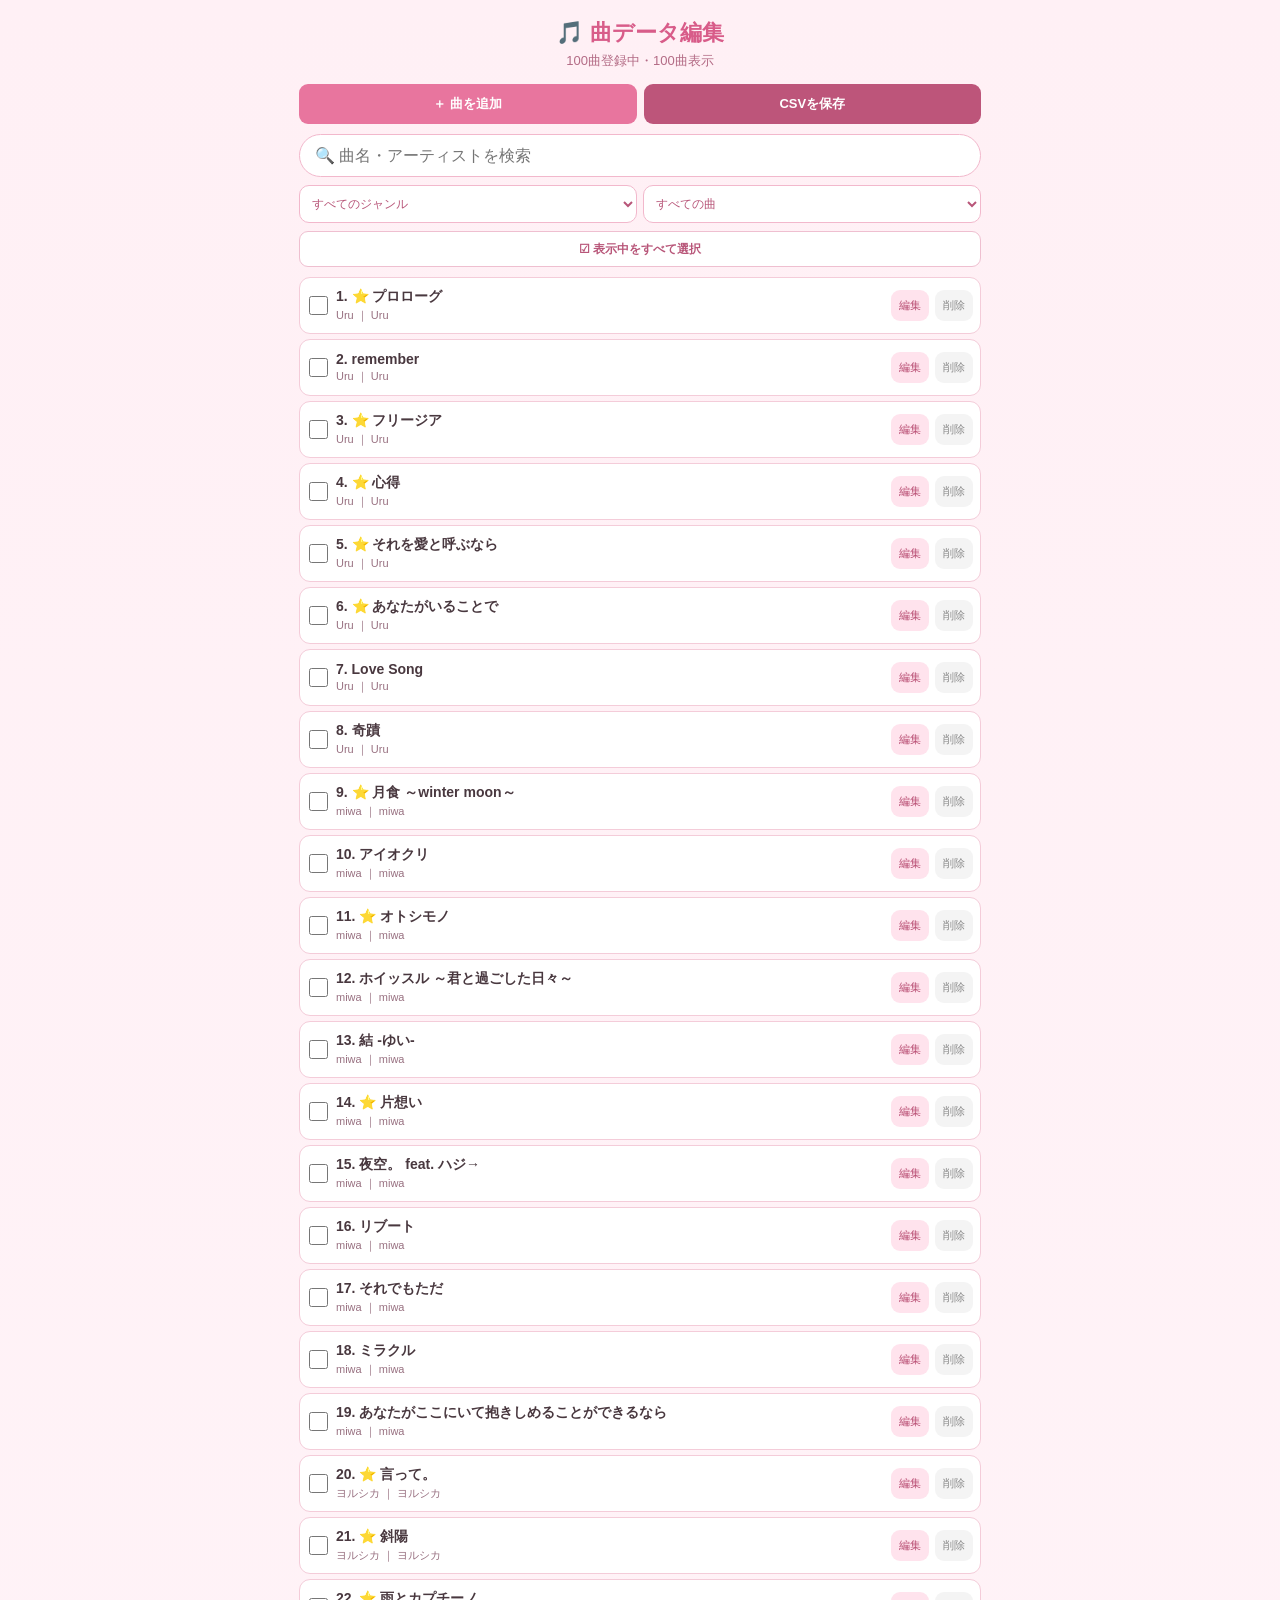
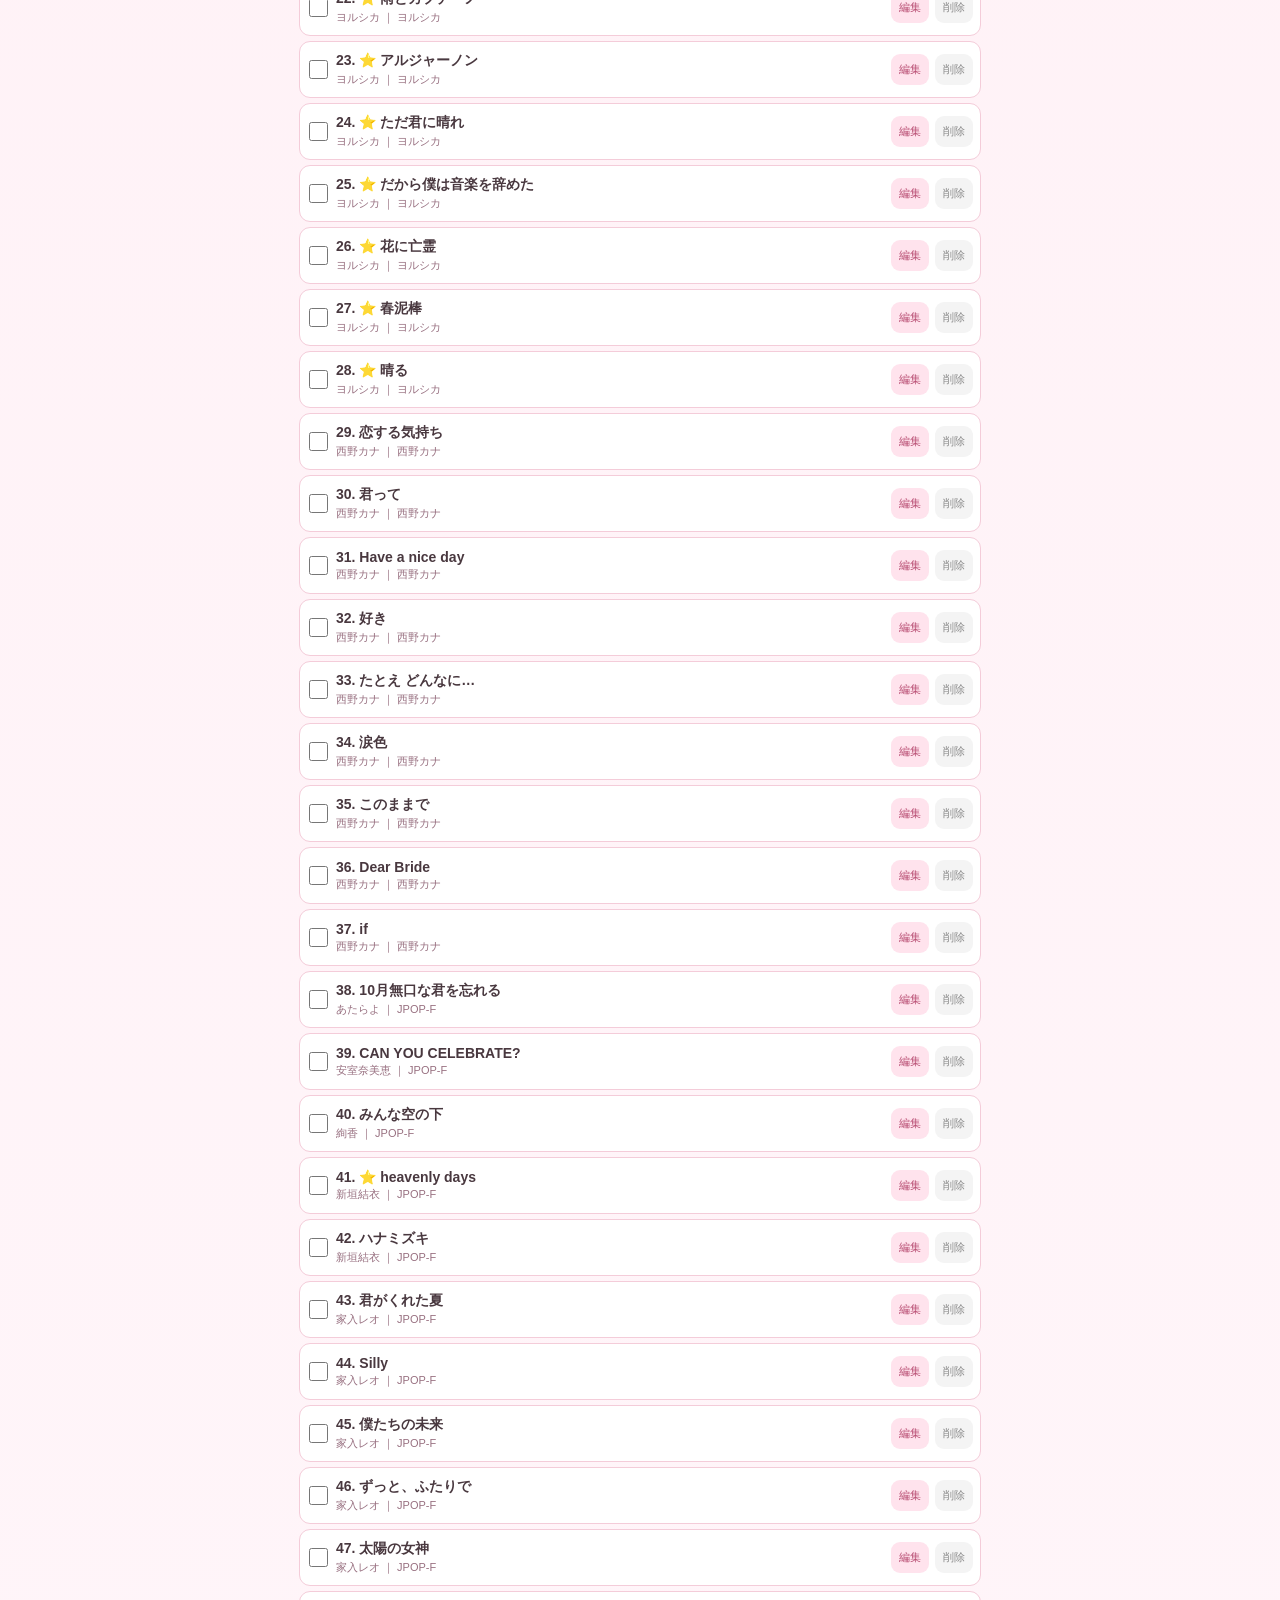
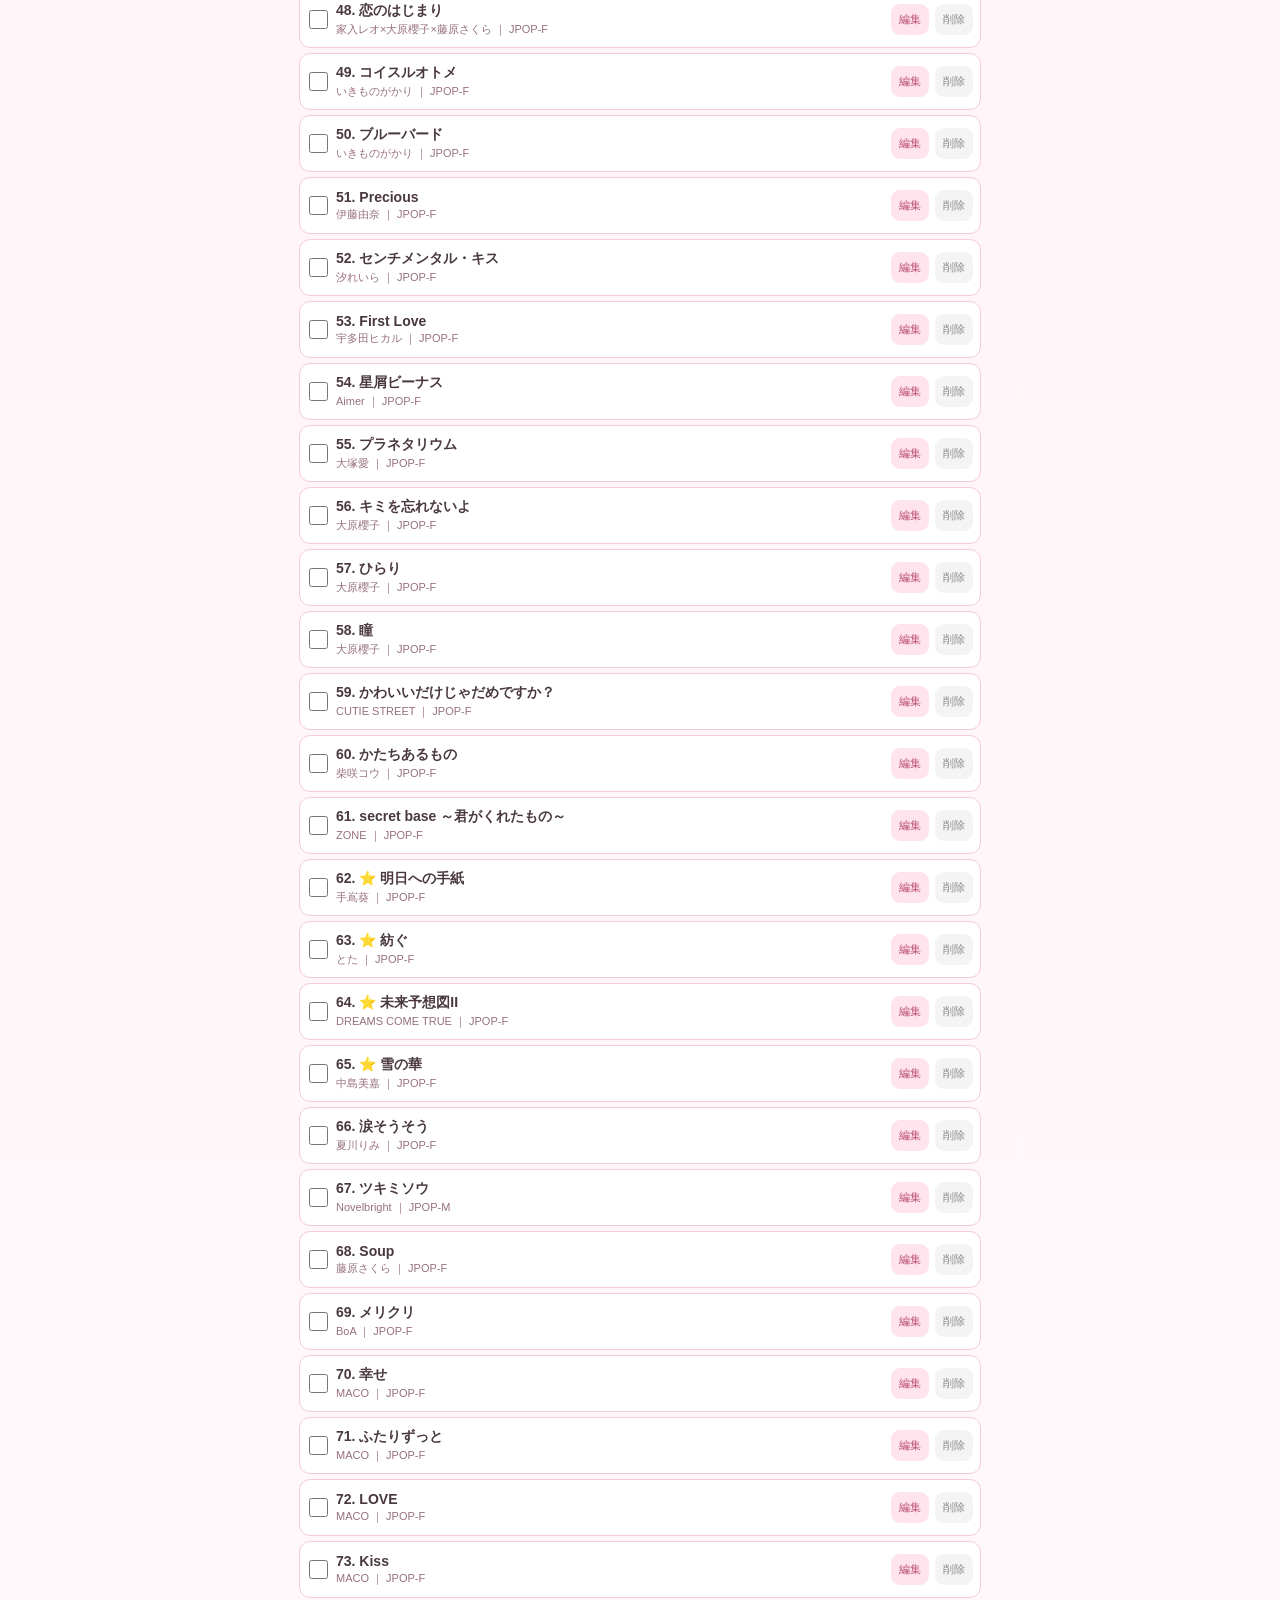
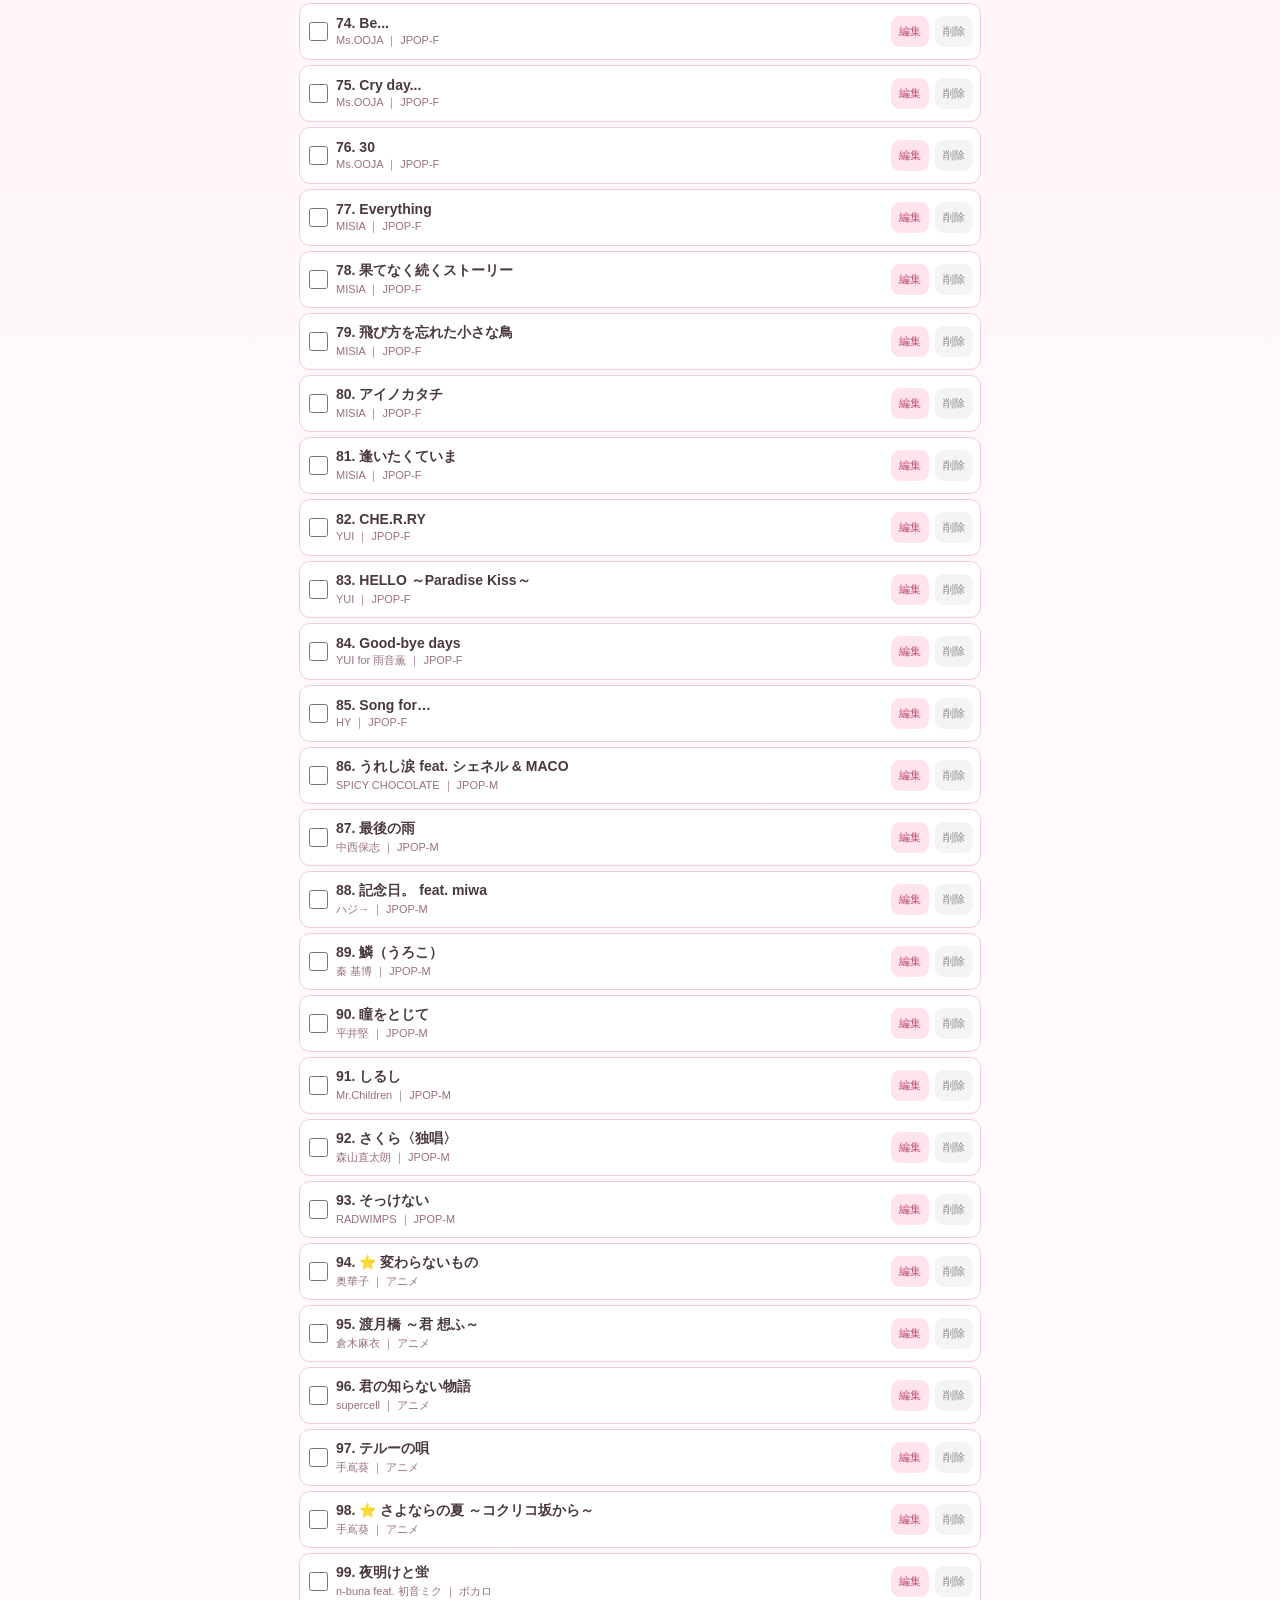
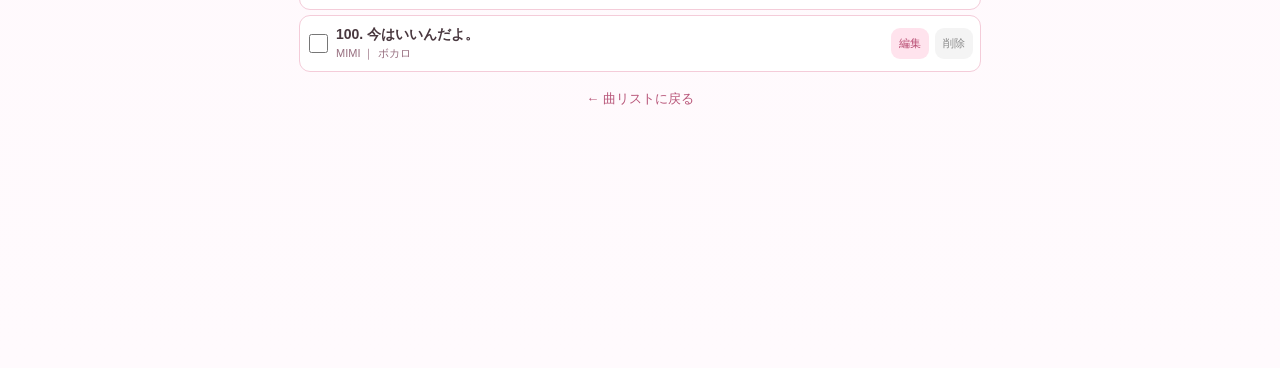
==== commit d7cd22a5: "Refactor edit.html for improved layout and styles Updated styles and layout for better responsivenes" ====
--- a/edit.html
+++ b/edit.html
@@ -2,7 +2,6 @@
 <html lang="ja">
 
 <head>
-
 <meta charset="UTF-8">
 
 <meta
@@ -12,7 +11,6 @@
 
 <title>曲データ編集</title>
 
-
 <style>
 
 /* =========================
@@ -21,6 +19,10 @@
 
 * {
   box-sizing: border-box;
+}
+
+html {
+  -webkit-text-size-adjust: 100%;
 }
 
 body {
@@ -45,13 +47,15 @@
   min-height: 100vh;
 }
 
-
 button,
 input,
 select {
   font: inherit;
 }
 
+button {
+  -webkit-tap-highlight-color: transparent;
+}
 
 .container {
   width: 100%;
@@ -59,9 +63,10 @@
 
   margin: auto;
 
+  /* 下部固定パネルに隠れないよう余白を確保 */
   padding:
     18px 9px
-    100px;
+    260px;
 }
 
 
@@ -80,7 +85,6 @@
   font-size: 22px;
 }
 
-
 .count {
   margin-bottom: 14px;
 
@@ -104,7 +108,6 @@
   margin-bottom: 10px;
 }
 
-
 button {
   border: 0;
 
@@ -112,7 +115,6 @@
 
   cursor: pointer;
 }
-
 
 .add-button,
 .download-button {
@@ -126,11 +128,9 @@
   font-weight: bold;
 }
 
-
 .add-button {
   background: #e8759e;
 }
-
 
 .download-button {
   background: #bd557a;
@@ -162,6 +162,14 @@
   font-size: 16px;
 }
 
+#search:focus {
+  border-color: #db759a;
+
+  box-shadow:
+    0 0 0 3px
+    rgba(219, 117, 154, 0.10);
+}
+
 
 /* =========================
    フィルター
@@ -172,9 +180,8 @@
 
   gap: 6px;
 
-  margin-bottom: 10px;
-}
-
+  margin-bottom: 8px;
+}
 
 .filters select {
   flex: 1;
@@ -202,103 +209,31 @@
 
 
 /* =========================
-   選択操作
-========================= */
-
-.selection-panel {
-  display: none;
+   表示中を選択
+========================= */
+
+.select-tools {
+  display: flex;
+
+  gap: 6px;
 
   margin-bottom: 10px;
-
-  padding: 10px;
+}
+
+.select-visible-button {
+  flex: 1;
+
+  height: 36px;
 
   border:
     1px solid #efbfd0;
 
-  border-radius: 12px;
-
-  background: #fff5f8;
-}
-
-
-.selection-panel.show {
-  display: block;
-}
-
-
-.selection-count {
-  margin-bottom: 8px;
-
-  color: #bd557a;
-
-  font-size: 13px;
-  font-weight: bold;
-}
-
-
-.move-buttons {
-  display: grid;
-
-  grid-template-columns:
-    repeat(4, 1fr);
-
-  gap: 5px;
-}
-
-
-.move-buttons button {
-  height: 34px;
-
-  background: white;
-
-  border:
-    1px solid #efbfd0;
+  background: #fff;
 
   color: #b85679;
 
   font-size: 12px;
-}
-
-
-.position-row {
-  display: flex;
-
-  gap: 6px;
-
-  margin-top: 7px;
-}
-
-
-#movePosition {
-  flex: 1;
-
-  min-width: 0;
-
-  height: 36px;
-
-  padding:
-    0 10px;
-
-  border:
-    1px solid #efbfd0;
-
-  border-radius: 8px;
-
-  background: white;
-
-  font-size: 14px;
-}
-
-
-.position-button {
-  padding:
-    0 12px;
-
-  background: #e8759e;
-
-  color: white;
-
-  font-size: 12px;
+  font-weight: 600;
 }
 
 
@@ -311,14 +246,14 @@
 
   align-items: center;
 
-  gap: 7px;
+  gap: 6px;
 
   min-height: 57px;
 
   margin-bottom: 5px;
 
   padding:
-    7px 7px;
+    7px;
 
   border:
     1px solid #f4ccd9;
@@ -328,16 +263,12 @@
   background: white;
 }
 
-
-/* 選択された曲 */
-
 .song.selected {
   border-color: #dc769c;
 
   background: #fff3f7;
 }
 
-
 .select-song {
   flex-shrink: 0;
 
@@ -350,14 +281,12 @@
   accent-color: #e8759e;
 }
 
-
 .song-info {
   flex: 1;
 
   min-width: 0;
 }
 
-
 .song-title {
   margin-bottom: 2px;
 
@@ -373,7 +302,6 @@
   text-overflow: ellipsis;
 }
 
-
 .song-meta {
   overflow: hidden;
 
@@ -385,7 +313,6 @@
 
   text-overflow: ellipsis;
 }
-
 
 .edit-button,
 .delete-button {
@@ -399,14 +326,12 @@
   font-size: 11px;
 }
 
-
 .edit-button {
   background: #ffe3ed;
 
   color: #b94f74;
 }
 
-
 .delete-button {
   background: #f4f4f4;
 
@@ -415,6 +340,164 @@
 
 
 /* =========================
+   下部固定 選択操作
+========================= */
+
+.selection-panel {
+  display: none;
+
+  position: fixed;
+
+  left: 50%;
+  bottom: 10px;
+
+  transform:
+    translateX(-50%);
+
+  z-index: 1000;
+
+  width:
+    calc(100% - 16px);
+
+  max-width: 680px;
+
+  padding: 10px;
+
+  border:
+    1px solid #efbfd0;
+
+  border-radius: 14px;
+
+  background:
+    rgba(
+      255,
+      245,
+      248,
+      0.97
+    );
+
+  box-shadow:
+    0 4px 20px
+    rgba(
+      100,
+      40,
+      60,
+      0.18
+    );
+
+  backdrop-filter:
+    blur(8px);
+
+  -webkit-backdrop-filter:
+    blur(8px);
+}
+
+.selection-panel.show {
+  display: block;
+}
+
+.selection-header {
+  display: flex;
+
+  align-items: center;
+  justify-content: space-between;
+
+  gap: 8px;
+
+  margin-bottom: 8px;
+}
+
+.selection-count {
+  color: #bd557a;
+
+  font-size: 13px;
+  font-weight: bold;
+}
+
+.clear-selection {
+  min-height: 32px;
+
+  padding:
+    0 10px;
+
+  border:
+    1px solid #ddd;
+
+  background: white;
+
+  color: #777;
+
+  font-size: 11px;
+}
+
+.move-buttons {
+  display: grid;
+
+  grid-template-columns:
+    repeat(4, 1fr);
+
+  gap: 5px;
+}
+
+.move-buttons button {
+  min-height: 36px;
+
+  border:
+    1px solid #efbfd0;
+
+  background: white;
+
+  color: #b85679;
+
+  font-size: 12px;
+}
+
+.position-row {
+  display: flex;
+
+  gap: 6px;
+
+  margin-top: 7px;
+}
+
+#movePosition {
+  flex: 1;
+
+  min-width: 0;
+
+  height: 38px;
+
+  padding:
+    0 10px;
+
+  border:
+    1px solid #efbfd0;
+
+  border-radius: 8px;
+
+  outline: none;
+
+  background: white;
+
+  font-size: 16px;
+}
+
+.position-button {
+  min-height: 38px;
+
+  padding:
+    0 12px;
+
+  background: #e8759e;
+
+  color: white;
+
+  font-size: 12px;
+  font-weight: bold;
+}
+
+
+/* =========================
    編集画面
 ========================= */
 
@@ -425,7 +508,7 @@
 
   inset: 0;
 
-  z-index: 100;
+  z-index: 2000;
 
   align-items: center;
   justify-content: center;
@@ -441,11 +524,9 @@
     );
 }
 
-
 .modal.show {
   display: flex;
 }
-
 
 .form {
   width: 100%;
@@ -467,7 +548,6 @@
     );
 }
 
-
 .form h2 {
   margin:
     0 0 18px;
@@ -477,7 +557,6 @@
   font-size: 19px;
 }
 
-
 .form label {
   display: block;
 
@@ -488,7 +567,6 @@
 
   font-size: 12px;
 }
-
 
 .form input[type="text"],
 .form select {
@@ -508,7 +586,6 @@
   font-size: 16px;
 }
 
-
 .favorite-row {
   display: flex;
 
@@ -519,7 +596,6 @@
   margin:
     15px 0;
 }
-
 
 .favorite-row input {
   width: 19px;
@@ -528,7 +604,6 @@
   accent-color: #e8759e;
 }
 
-
 .form-buttons {
   display: flex;
 
@@ -536,7 +611,6 @@
 
   margin-top: 18px;
 }
-
 
 .cancel,
 .save {
@@ -545,12 +619,10 @@
   height: 40px;
 }
 
-
 .cancel {
   background: #eee;
 }
 
-
 .save {
   background: #e8759e;
 
@@ -558,7 +630,6 @@
 
   font-weight: bold;
 }
-
 
 .back {
   display: block;
@@ -584,14 +655,12 @@
   .container {
     padding:
       16px 8px
-      100px;
+      260px;
   }
-
 
   .song {
     gap: 5px;
   }
-
 
   .edit-button,
   .delete-button {
@@ -601,7 +670,6 @@
     font-size: 10px;
   }
 
-
   .move-buttons {
     grid-template-columns:
       repeat(2, 1fr);
@@ -615,7 +683,6 @@
 
 
 <body>
-
 
 <div class="container">
 
@@ -637,7 +704,6 @@
     ＋ 曲を追加
   </button>
 
-
   <button
     class="download-button"
     onclick="downloadCSV()"
@@ -685,9 +751,39 @@
 </div>
 
 
+<!-- 表示中をまとめて選択 -->
+
+<div class="select-tools">
+
+  <button
+    class="select-visible-button"
+    onclick="selectVisible()"
+  >
+    ☑ 表示中をすべて選択
+  </button>
+
+</div>
+
+
+<!-- 曲一覧 -->
+
+<div id="songList"></div>
+
+
+<a
+  class="back"
+  href="index.html"
+>
+  ← 曲リストに戻る
+</a>
+
+
+</div>
+
+
 
 <!-- ======================
-     複数選択操作
+     下部固定 移動パネル
 ====================== -->
 
 <div
@@ -695,11 +791,23 @@
   class="selection-panel"
 >
 
-  <div
-    id="selectionCount"
-    class="selection-count"
-  >
-    0曲選択中
+  <div class="selection-header">
+
+    <div
+      id="selectionCount"
+      class="selection-count"
+    >
+      0曲選択中
+    </div>
+
+
+    <button
+      class="clear-selection"
+      onclick="clearSelection()"
+    >
+      ✕ 選択キャンセル
+    </button>
+
   </div>
 
 
@@ -730,6 +838,7 @@
       id="movePosition"
       type="number"
       min="1"
+      inputmode="numeric"
       placeholder="移動先の番号"
     >
 
@@ -745,20 +854,6 @@
 </div>
 
 
-<div id="songList"></div>
-
-
-<a
-  class="back"
-  href="index.html"
->
-  ← 曲リストに戻る
-</a>
-
-
-</div>
-
-
 
 <!-- ======================
      曲編集
@@ -768,7 +863,6 @@
   id="modal"
   class="modal"
 >
-
 
 <div class="form">
 
@@ -839,7 +933,6 @@
     キャンセル
   </button>
 
-
   <button
     class="save"
     onclick="saveSong()"
@@ -864,10 +957,8 @@
 
 
 /*
-  選択している曲を管理
-
-  indexではなく曲オブジェクトそのものを
-  Setに入れることで、並び替えても選択状態を維持
+  選択中の曲は曲オブジェクト自体で管理する
+  並び替えても選択状態を維持できる
 */
 
 const selectedSongs =
@@ -900,7 +991,6 @@
       await response.text();
 
 
-    // BOM削除
     text =
       text.replace(
         /^\uFEFF/,
@@ -943,7 +1033,6 @@
       .split(/\r?\n/);
 
 
-  // 見出し削除
   lines.shift();
 
 
@@ -1059,7 +1148,7 @@
 
 
 /* =========================
-   ジャンル一覧
+   ジャンル
 ========================= */
 
 function getGenres() {
@@ -1091,7 +1180,7 @@
     getGenres();
 
 
-  /* 絞り込み */
+  /* 一覧フィルター */
 
   const filter =
     document.getElementById(
@@ -1182,16 +1271,12 @@
 
 
 /* =========================
-   一覧
-========================= */
-
-function render() {
-
-  const list =
-    document.getElementById(
-      "songList"
-    );
-
+   現在表示対象か判定
+========================= */
+
+function isSongVisible(
+  song
+) {
 
   const keyword =
     document
@@ -1219,76 +1304,101 @@
       .value;
 
 
+  const matchesSearch =
+
+    song.title
+      .toLowerCase()
+      .includes(
+        keyword
+      )
+
+    ||
+
+    song.artist
+      .toLowerCase()
+      .includes(
+        keyword
+      );
+
+
+  const matchesGenre =
+
+    selectedGenre ===
+      "すべて"
+
+    ||
+
+    song.genre ===
+      selectedGenre;
+
+
+  const matchesFavorite =
+
+    favoriteFilter ===
+      "all"
+
+    ||
+
+    (
+      favoriteFilter ===
+        "favorite"
+
+      &&
+
+      song.favorite
+    )
+
+    ||
+
+    (
+      favoriteFilter ===
+        "normal"
+
+      &&
+
+      !song.favorite
+    );
+
+
+  return (
+    matchesSearch
+    &&
+    matchesGenre
+    &&
+    matchesFavorite
+  );
+
+}
+
+
+
+/* =========================
+   一覧表示
+========================= */
+
+function render() {
+
+  const list =
+    document.getElementById(
+      "songList"
+    );
+
+
   list.innerHTML = "";
 
 
-  let visible = 0;
+  let visible =
+    0;
 
 
   songs.forEach(
     (song, index) => {
 
 
-      const matchesSearch =
-
-        song.title
-          .toLowerCase()
-          .includes(
-            keyword
-          )
-
-        ||
-
-        song.artist
-          .toLowerCase()
-          .includes(
-            keyword
-          );
-
-
-      const matchesGenre =
-
-        selectedGenre ===
-          "すべて"
-
-        ||
-
-        song.genre ===
-          selectedGenre;
-
-
-      const matchesFavorite =
-
-        favoriteFilter ===
-          "all"
-
-        ||
-
-        (
-          favoriteFilter ===
-            "favorite"
-
-          &&
-
-          song.favorite
+      if (
+        !isSongVisible(
+          song
         )
-
-        ||
-
-        (
-          favoriteFilter ===
-            "normal"
-
-          &&
-
-          !song.favorite
-        );
-
-
-      if (
-        !matchesSearch ||
-        !matchesGenre ||
-        !matchesFavorite
       ) {
 
         return;
@@ -1323,7 +1433,9 @@
 
 
 
-      /* チェック */
+      /* =====================
+         チェック
+      ===================== */
 
       const checkbox =
         document.createElement(
@@ -1371,7 +1483,9 @@
 
 
 
-      /* 曲情報 */
+      /* =====================
+         曲情報
+      ===================== */
 
       const info =
         document.createElement(
@@ -1393,7 +1507,13 @@
         "song-title";
 
 
+      /*
+        index + 1 がCSV上での曲番号
+      */
+
       title.textContent =
+        `${index + 1}. `
+        +
         (
           song.favorite
             ? "⭐ "
@@ -1433,7 +1553,9 @@
 
 
 
-      /* 編集 */
+      /* =====================
+         編集
+      ===================== */
 
       const edit =
         document.createElement(
@@ -1456,7 +1578,9 @@
 
 
 
-      /* 削除 */
+      /* =====================
+         削除
+      ===================== */
 
       const del =
         document.createElement(
@@ -1519,6 +1643,59 @@
 
 
 /* =========================
+   表示中をすべて選択
+========================= */
+
+function selectVisible() {
+
+  songs.forEach(
+    song => {
+
+      if (
+        isSongVisible(
+          song
+        )
+      ) {
+
+        selectedSongs.add(
+          song
+        );
+
+      }
+
+    }
+  );
+
+
+  render();
+
+}
+
+
+
+/* =========================
+   選択キャンセル
+========================= */
+
+function clearSelection() {
+
+  selectedSongs.clear();
+
+
+  document
+    .getElementById(
+      "movePosition"
+    )
+    .value = "";
+
+
+  render();
+
+}
+
+
+
+/* =========================
    選択パネル
 ========================= */
 
@@ -1579,10 +1756,7 @@
   }
 
 
-  /*
-    上へ移動するときは
-    上から順番に処理
-  */
+  /* 上へ */
 
   if (
     direction < 0
@@ -1622,10 +1796,7 @@
   }
 
 
-  /*
-    下へ移動するときは
-    下から処理
-  */
+  /* 下へ */
 
   if (
     direction > 0
@@ -1680,6 +1851,15 @@
 
 function moveToTop() {
 
+  if (
+    selectedSongs.size === 0
+  ) {
+
+    return;
+
+  }
+
+
   const selected =
     songs.filter(
       song =>
@@ -1716,6 +1896,15 @@
 
 function moveToBottom() {
 
+  if (
+    selectedSongs.size === 0
+  ) {
+
+    return;
+
+  }
+
+
   const selected =
     songs.filter(
       song =>
@@ -1747,7 +1936,7 @@
 
 
 /* =========================
-   指定位置へ
+   指定位置へ移動
 ========================= */
 
 function moveToPosition() {
@@ -1792,7 +1981,10 @@
   }
 
 
-  /* 選択曲を元の順序で取得 */
+  /*
+    選択した曲を
+    現在のCSV順のまま取得
+  */
 
   const selected =
     songs.filter(
@@ -1803,8 +1995,6 @@
     );
 
 
-  /* 選択していない曲 */
-
   const others =
     songs.filter(
       song =>
@@ -1815,8 +2005,10 @@
 
 
   /*
-    「50番目へ」なら
-    配列の49番目へ挿入
+    例：
+    50番目へ
+       ↓
+    配列上の49番目へ挿入
   */
 
   let insertIndex =
@@ -1898,7 +2090,8 @@
     .getElementById(
       "favorite"
     )
-    .checked = false;
+    .checked =
+      false;
 
 
   const genre =
@@ -1950,7 +2143,7 @@
       "formTitle"
     )
     .textContent =
-      "曲を編集";
+      `曲を編集（${index + 1}番）`;
 
 
   document
@@ -2092,10 +2285,6 @@
 
   } else {
 
-    /*
-      選択中の曲を編集した場合は
-      選択状態を新しいオブジェクトへ移す
-    */
 
     const oldSong =
       songs[
@@ -2186,7 +2375,7 @@
 
 
 /* =========================
-   モーダル閉じる
+   編集画面を閉じる
 ========================= */
 
 function closeModal() {
@@ -2204,7 +2393,7 @@
 
 
 /* =========================
-   CSV用エスケープ
+   CSVエスケープ
 ========================= */
 
 function csvEscape(
@@ -2294,11 +2483,6 @@
   );
 
 
-  /*
-    BOM付きUTF-8
-    Excel等でも文字化けしにくい
-  */
-
   const blob =
     new Blob(
 
@@ -2341,7 +2525,6 @@
 
 
   a.click();
-
 
   a.remove();
 
@@ -2405,6 +2588,5 @@
 
 </script>
 
-
 </body>
 </html>
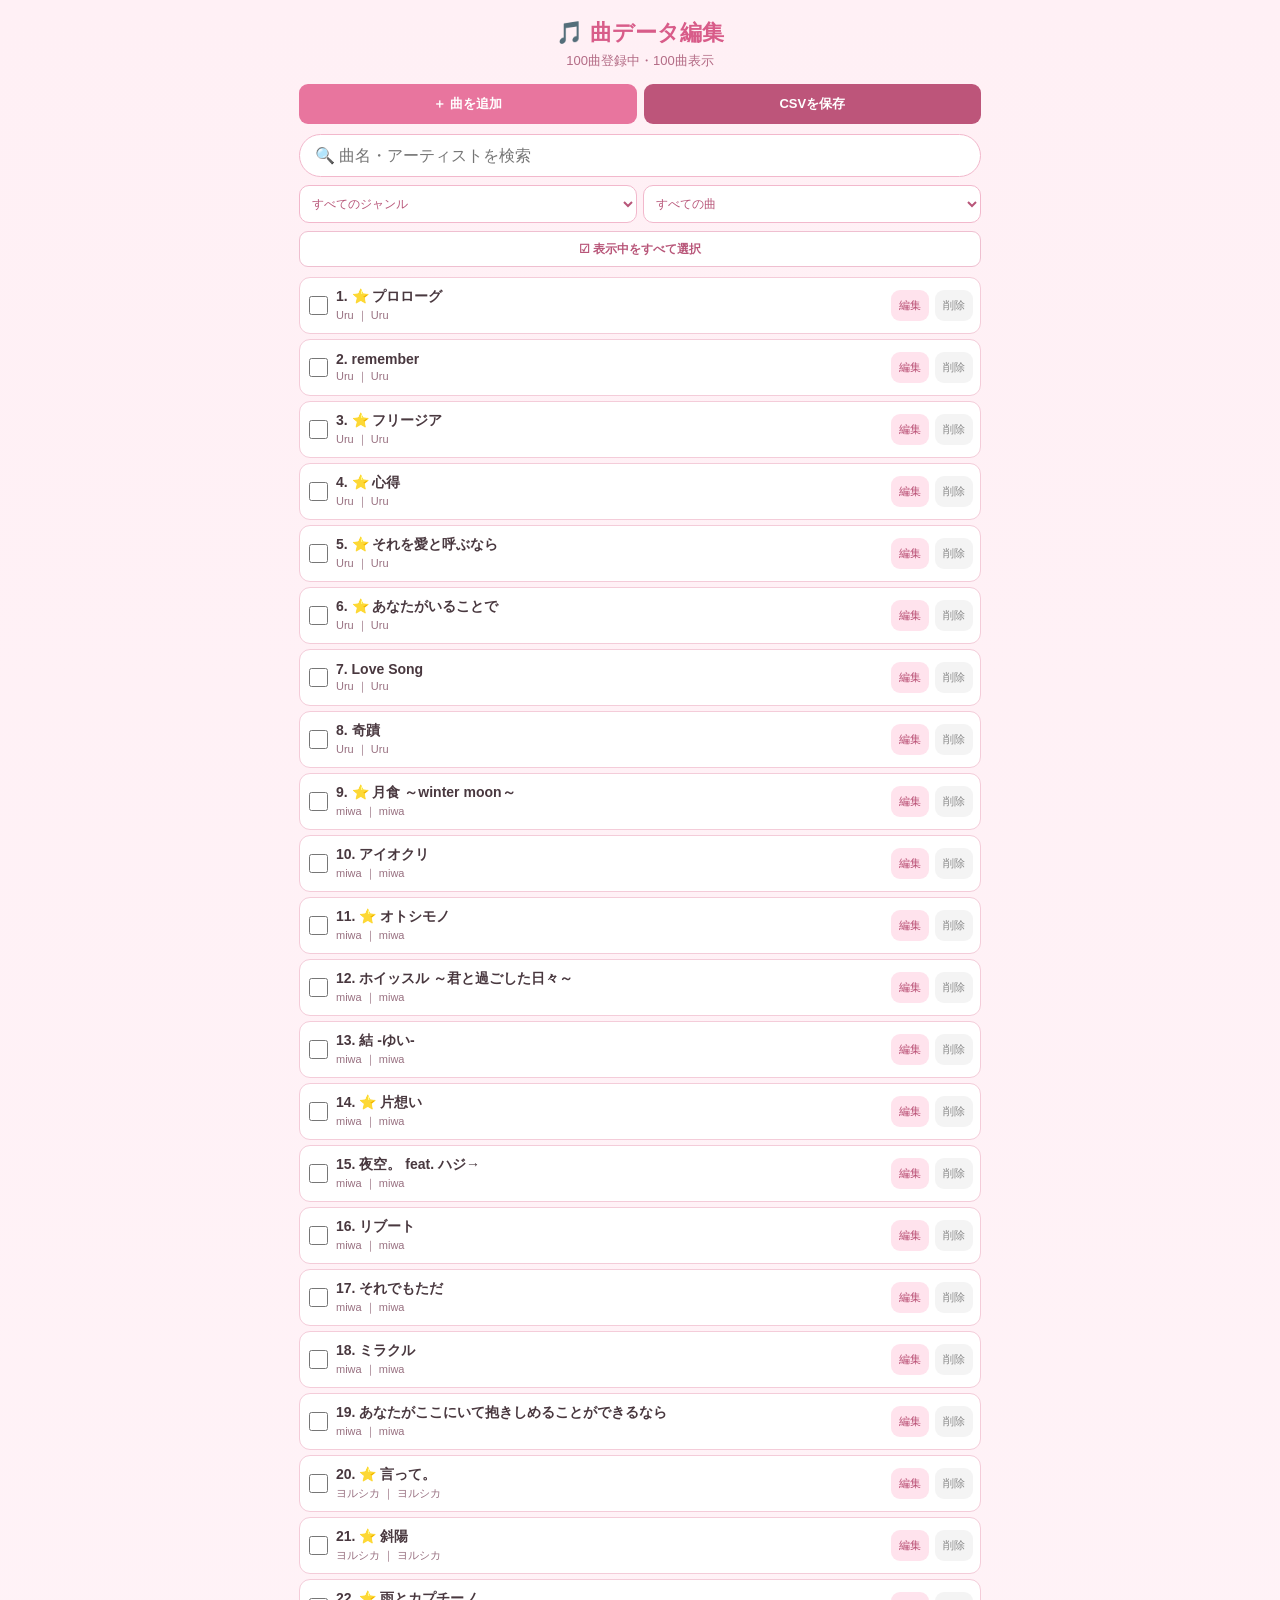
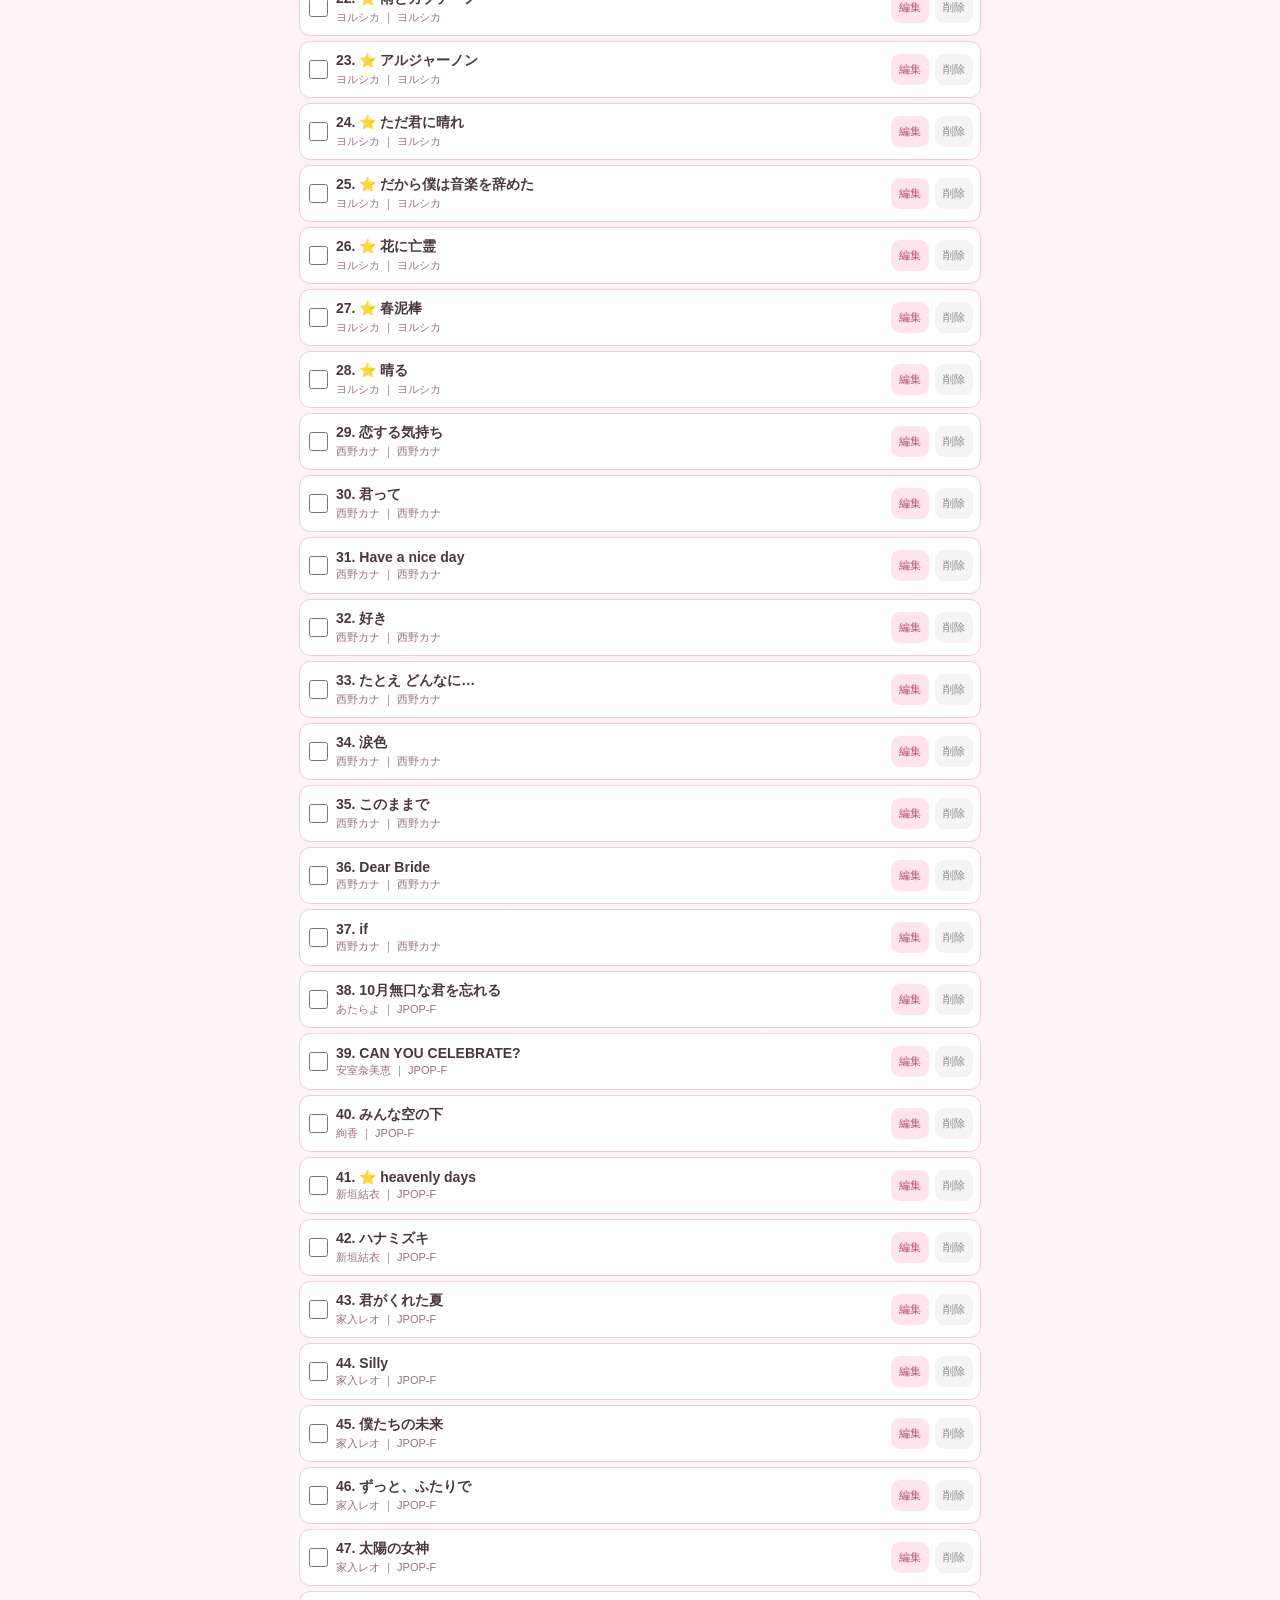
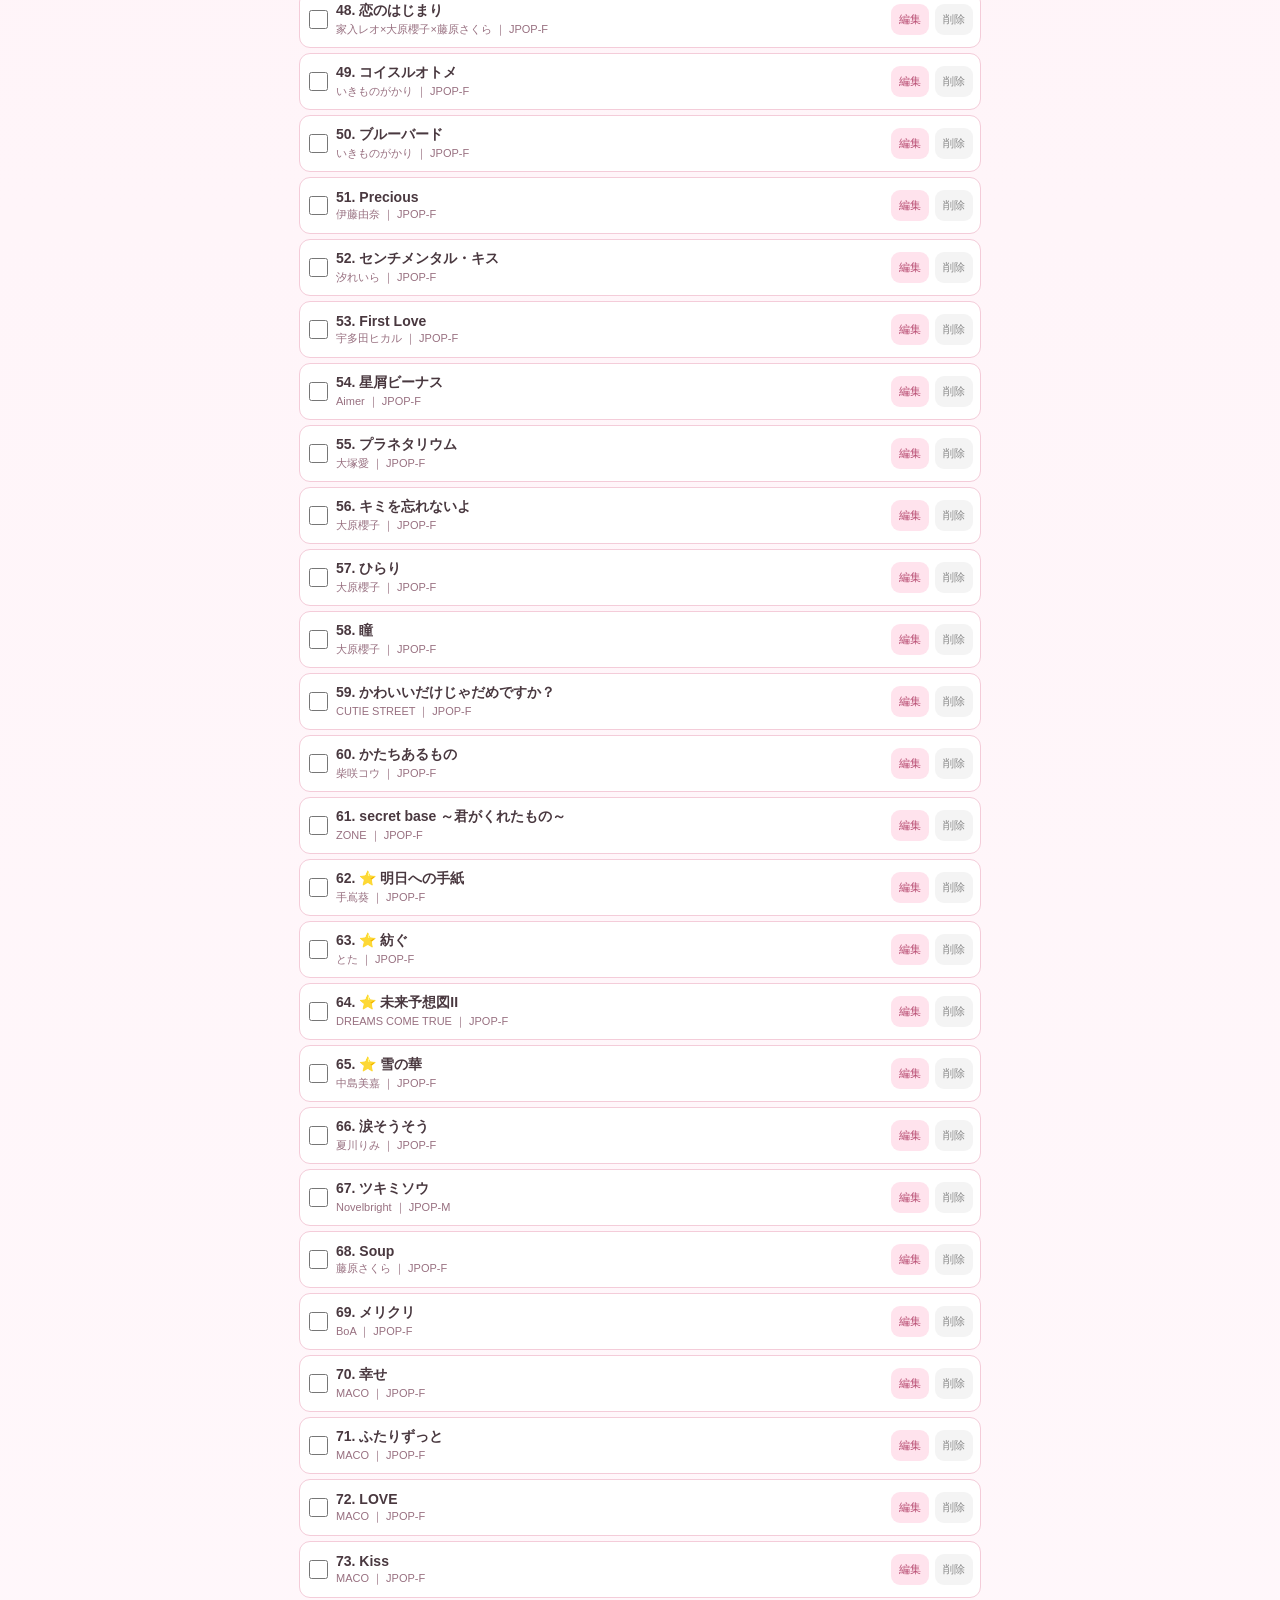
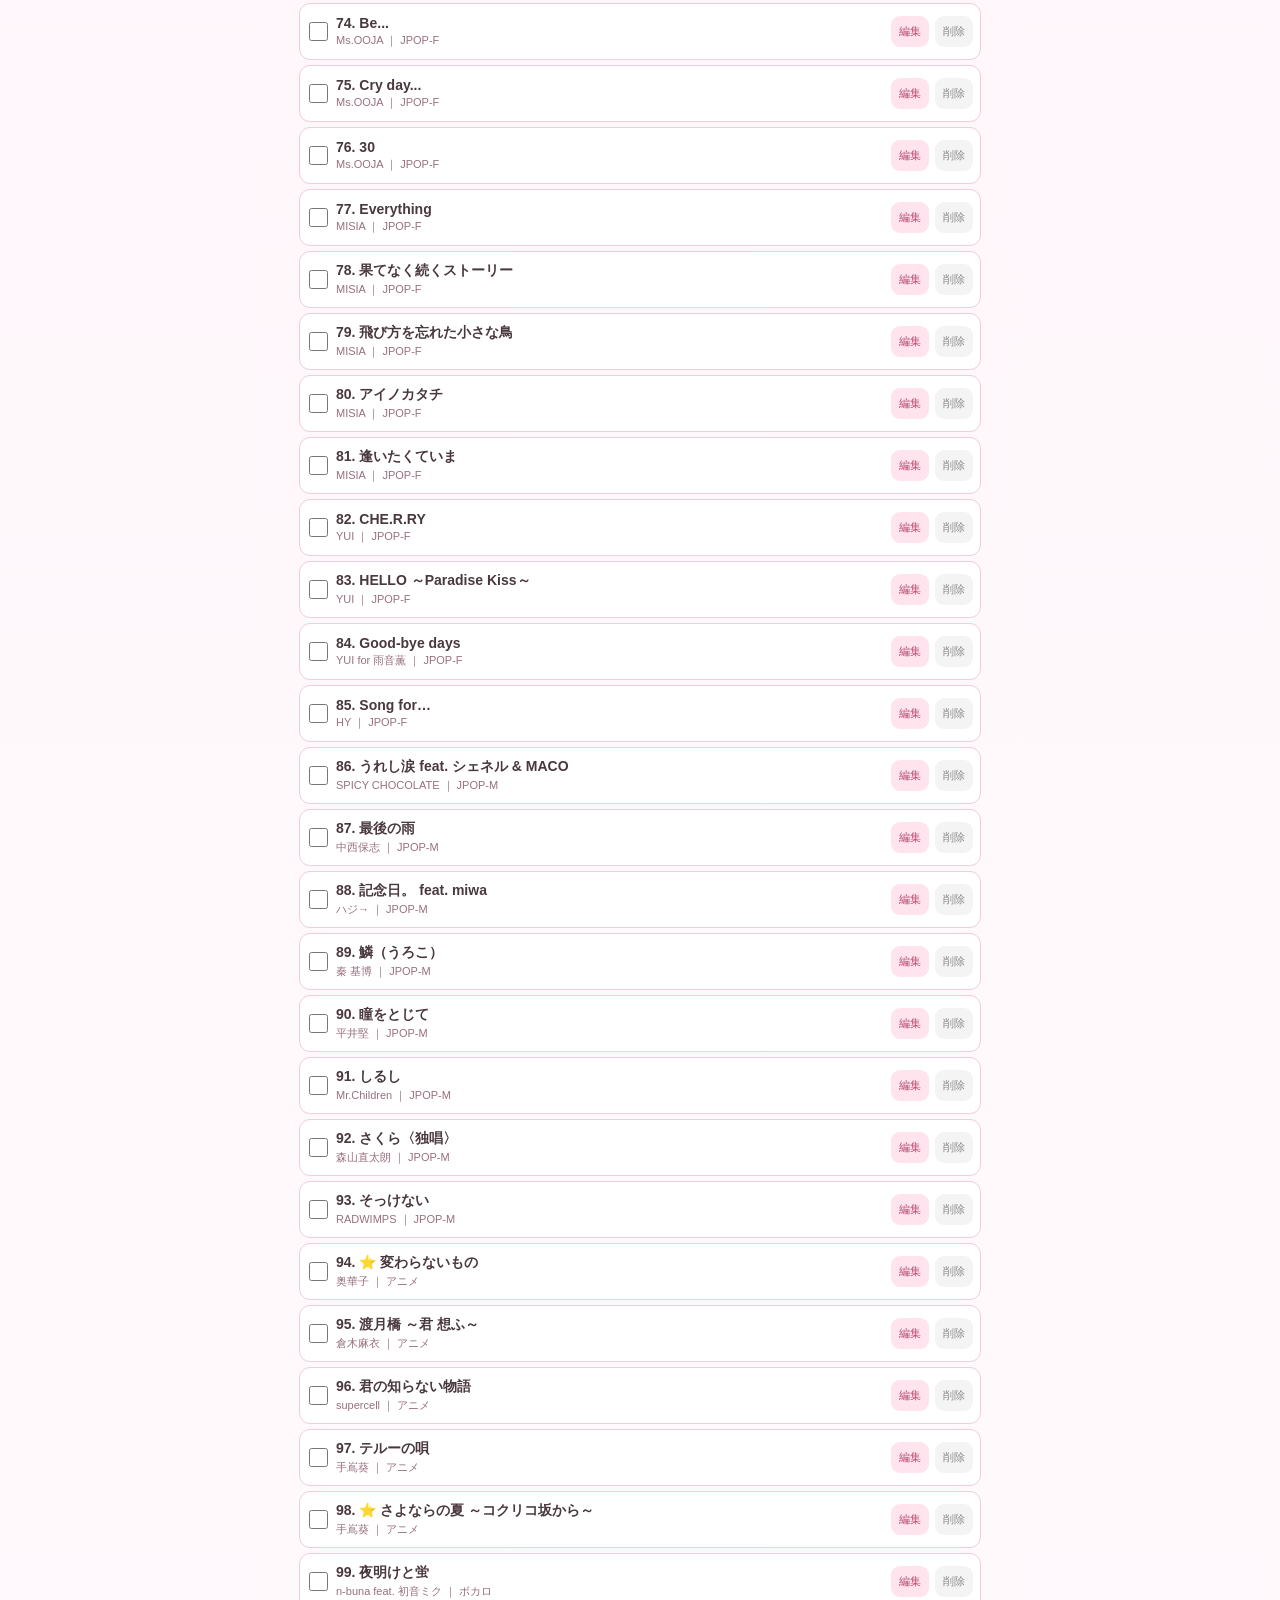
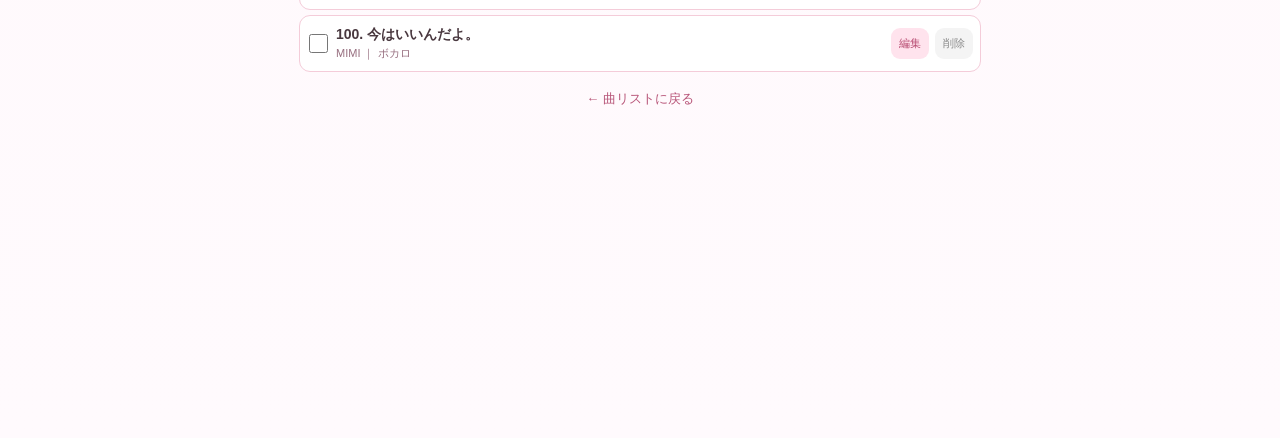
==== commit 8963e07d: "Refactor HTML and CSS for better structure and clarity" ====
--- a/edit.html
+++ b/edit.html
@@ -55,6 +55,11 @@
 
 button {
   -webkit-tap-highlight-color: transparent;
+
+  border: 0;
+  border-radius: 9px;
+
+  cursor: pointer;
 }
 
 .container {
@@ -63,10 +68,10 @@
 
   margin: auto;
 
-  /* 下部固定パネルに隠れないよう余白を確保 */
+  /* 固定操作パネル用 */
   padding:
     18px 9px
-    260px;
+    330px;
 }
 
 
@@ -97,7 +102,7 @@
 
 
 /* =========================
-   上部ボタン
+   上部
 ========================= */
 
 .toolbar {
@@ -106,14 +111,6 @@
   gap: 7px;
 
   margin-bottom: 10px;
-}
-
-button {
-  border: 0;
-
-  border-radius: 9px;
-
-  cursor: pointer;
 }
 
 .add-button,
@@ -167,7 +164,7 @@
 
   box-shadow:
     0 0 0 3px
-    rgba(219, 117, 154, 0.10);
+    rgba(219,117,154,.10);
 }
 
 
@@ -213,22 +210,18 @@
 ========================= */
 
 .select-tools {
-  display: flex;
-
-  gap: 6px;
-
   margin-bottom: 10px;
 }
 
 .select-visible-button {
-  flex: 1;
+  width: 100%;
 
   height: 36px;
 
   border:
     1px solid #efbfd0;
 
-  background: #fff;
+  background: white;
 
   color: #b85679;
 
@@ -238,7 +231,7 @@
 
 
 /* =========================
-   曲
+   曲一覧
 ========================= */
 
 .song {
@@ -252,8 +245,7 @@
 
   margin-bottom: 5px;
 
-  padding:
-    7px;
+  padding: 7px;
 
   border:
     1px solid #f4ccd9;
@@ -340,7 +332,7 @@
 
 
 /* =========================
-   下部固定 選択操作
+   固定操作パネル
 ========================= */
 
 .selection-panel {
@@ -373,7 +365,7 @@
       255,
       245,
       248,
-      0.97
+      .97
     );
 
   box-shadow:
@@ -382,7 +374,7 @@
       100,
       40,
       60,
-      0.18
+      .18
     );
 
   backdrop-filter:
@@ -430,6 +422,11 @@
   font-size: 11px;
 }
 
+
+/* =========================
+   移動
+========================= */
+
 .move-buttons {
   display: grid;
 
@@ -498,7 +495,75 @@
 
 
 /* =========================
-   編集画面
+   ジャンル一括変更
+========================= */
+
+.bulk-genre-area {
+  margin-top: 9px;
+
+  padding-top: 8px;
+
+  border-top:
+    1px solid #f1d1dc;
+}
+
+.bulk-genre-label {
+  margin-bottom: 5px;
+
+  color: #a66a80;
+
+  font-size: 11px;
+}
+
+.bulk-genre-row {
+  display: flex;
+
+  gap: 6px;
+}
+
+#bulkGenre {
+  flex: 1;
+
+  min-width: 0;
+
+  height: 38px;
+
+  padding:
+    0 9px;
+
+  border:
+    1px solid #efbfd0;
+
+  border-radius: 8px;
+
+  outline: none;
+
+  background: white;
+
+  color: #8e5870;
+
+  font-size: 13px;
+}
+
+.bulk-genre-button {
+  min-width: 68px;
+
+  height: 38px;
+
+  padding:
+    0 12px;
+
+  background: #e8759e;
+
+  color: white;
+
+  font-size: 12px;
+  font-weight: bold;
+}
+
+
+/* =========================
+   曲編集モーダル
 ========================= */
 
 .modal {
@@ -571,6 +636,7 @@
 .form input[type="text"],
 .form select {
   width: 100%;
+
   height: 42px;
 
   padding:
@@ -655,7 +721,7 @@
   .container {
     padding:
       16px 8px
-      260px;
+      330px;
   }
 
   .song {
@@ -683,6 +749,7 @@
 
 
 <body>
+
 
 <div class="container">
 
@@ -751,8 +818,6 @@
 </div>
 
 
-<!-- 表示中をまとめて選択 -->
-
 <div class="select-tools">
 
   <button
@@ -765,8 +830,6 @@
 </div>
 
 
-<!-- 曲一覧 -->
-
 <div id="songList"></div>
 
 
@@ -783,7 +846,7 @@
 
 
 <!-- ======================
-     下部固定 移動パネル
+     下部固定パネル
 ====================== -->
 
 <div
@@ -813,19 +876,27 @@
 
   <div class="move-buttons">
 
-    <button onclick="moveSelected(-1)">
+    <button
+      onclick="moveSelected(-1)"
+    >
       ↑ 1つ上
     </button>
 
-    <button onclick="moveSelected(1)">
+    <button
+      onclick="moveSelected(1)"
+    >
       ↓ 1つ下
     </button>
 
-    <button onclick="moveToTop()">
+    <button
+      onclick="moveToTop()"
+    >
       ⇈ 先頭へ
     </button>
 
-    <button onclick="moveToBottom()">
+    <button
+      onclick="moveToBottom()"
+    >
       ⇊ 末尾へ
     </button>
 
@@ -851,12 +922,40 @@
 
   </div>
 
+
+  <!-- ジャンル一括変更 -->
+
+  <div class="bulk-genre-area">
+
+    <div class="bulk-genre-label">
+      選択した曲のジャンルを一括変更
+    </div>
+
+
+    <div class="bulk-genre-row">
+
+      <select
+        id="bulkGenre"
+      ></select>
+
+
+      <button
+        class="bulk-genre-button"
+        onclick="changeSelectedGenre()"
+      >
+        変更
+      </button>
+
+    </div>
+
+  </div>
+
 </div>
 
 
 
 <!-- ======================
-     曲編集
+     曲編集モーダル
 ====================== -->
 
 <div
@@ -933,6 +1032,7 @@
     キャンセル
   </button>
 
+
   <button
     class="save"
     onclick="saveSong()"
@@ -957,8 +1057,7 @@
 
 
 /*
-  選択中の曲は曲オブジェクト自体で管理する
-  並び替えても選択状態を維持できる
+  選択中の曲を管理
 */
 
 const selectedSongs =
@@ -1180,7 +1279,9 @@
     getGenres();
 
 
-  /* 一覧フィルター */
+  /* =====================
+     絞り込み用
+  ===================== */
 
   const filter =
     document.getElementById(
@@ -1232,12 +1333,19 @@
   }
 
 
-  /* 編集フォーム */
+
+  /* =====================
+     1曲編集用
+  ===================== */
 
   const editor =
     document.getElementById(
       "genre"
     );
+
+
+  const oldEditor =
+    editor.value;
 
 
   editor.innerHTML = "";
@@ -1266,12 +1374,78 @@
     }
   );
 
-}
-
-
-
-/* =========================
-   現在表示対象か判定
+
+  if (
+    genres.includes(
+      oldEditor
+    )
+  ) {
+
+    editor.value =
+      oldEditor;
+
+  }
+
+
+
+  /* =====================
+     一括変更用
+  ===================== */
+
+  const bulk =
+    document.getElementById(
+      "bulkGenre"
+    );
+
+
+  const oldBulk =
+    bulk.value;
+
+
+  bulk.innerHTML = "";
+
+
+  genres.forEach(
+    genre => {
+
+      const option =
+        document.createElement(
+          "option"
+        );
+
+
+      option.value =
+        genre;
+
+      option.textContent =
+        genre;
+
+
+      bulk.appendChild(
+        option
+      );
+
+    }
+  );
+
+
+  if (
+    genres.includes(
+      oldBulk
+    )
+  ) {
+
+    bulk.value =
+      oldBulk;
+
+  }
+
+}
+
+
+
+/* =========================
+   表示判定
 ========================= */
 
 function isSongVisible(
@@ -1373,7 +1547,7 @@
 
 
 /* =========================
-   一覧表示
+   曲一覧表示
 ========================= */
 
 function render() {
@@ -1433,9 +1607,7 @@
 
 
 
-      /* =====================
-         チェック
-      ===================== */
+      /* チェック */
 
       const checkbox =
         document.createElement(
@@ -1483,9 +1655,7 @@
 
 
 
-      /* =====================
-         曲情報
-      ===================== */
+      /* 曲情報 */
 
       const info =
         document.createElement(
@@ -1508,7 +1678,7 @@
 
 
       /*
-        index + 1 がCSV上での曲番号
+        CSV上で何番目か表示
       */
 
       title.textContent =
@@ -1553,9 +1723,7 @@
 
 
 
-      /* =====================
-         編集
-      ===================== */
+      /* 編集 */
 
       const edit =
         document.createElement(
@@ -1578,9 +1746,7 @@
 
 
 
-      /* =====================
-         削除
-      ===================== */
+      /* 削除 */
 
       const del =
         document.createElement(
@@ -1643,7 +1809,7 @@
 
 
 /* =========================
-   表示中をすべて選択
+   表示中を全部選択
 ========================= */
 
 function selectVisible() {
@@ -1674,7 +1840,7 @@
 
 
 /* =========================
-   選択キャンセル
+   選択解除
 ========================= */
 
 function clearSelection() {
@@ -1696,7 +1862,7 @@
 
 
 /* =========================
-   選択パネル
+   固定パネル
 ========================= */
 
 function updateSelectionPanel() {
@@ -1740,7 +1906,7 @@
 
 
 /* =========================
-   選択曲を1つ上・下
+   ↑ ↓ 移動
 ========================= */
 
 function moveSelected(
@@ -1755,8 +1921,6 @@
 
   }
 
-
-  /* 上へ */
 
   if (
     direction < 0
@@ -1796,8 +1960,6 @@
   }
 
 
-  /* 下へ */
-
   if (
     direction > 0
   ) {
@@ -1936,7 +2098,7 @@
 
 
 /* =========================
-   指定位置へ移動
+   指定番号へ移動
 ========================= */
 
 function moveToPosition() {
@@ -1980,11 +2142,6 @@
 
   }
 
-
-  /*
-    選択した曲を
-    現在のCSV順のまま取得
-  */
 
   const selected =
     songs.filter(
@@ -2004,13 +2161,6 @@
     );
 
 
-  /*
-    例：
-    50番目へ
-       ↓
-    配列上の49番目へ挿入
-  */
-
   let insertIndex =
     position - 1;
 
@@ -2048,7 +2198,75 @@
 
 
 /* =========================
-   新規追加
+   ジャンル一括変更
+========================= */
+
+function changeSelectedGenre() {
+
+  if (
+    selectedSongs.size === 0
+  ) {
+
+    return;
+
+  }
+
+
+  const genre =
+    document
+      .getElementById(
+        "bulkGenre"
+      )
+      .value;
+
+
+  if (!genre) {
+
+    return;
+
+  }
+
+
+  const count =
+    selectedSongs.size;
+
+
+  if (
+    !confirm(
+      `${count}曲のジャンルを「${genre}」に変更しますか？`
+    )
+  ) {
+
+    return;
+
+  }
+
+
+  selectedSongs.forEach(
+    song => {
+
+      song.genre =
+        genre;
+
+    }
+  );
+
+
+  /*
+    ジャンル変更後に
+    フィルター等を更新
+  */
+
+  createGenreOptions();
+
+  render();
+
+}
+
+
+
+/* =========================
+   曲追加
 ========================= */
 
 function openAdd() {
@@ -2123,7 +2341,7 @@
 
 
 /* =========================
-   編集
+   曲編集
 ========================= */
 
 function openEdit(
@@ -2198,7 +2416,7 @@
 
 
 /* =========================
-   保存
+   曲保存
 ========================= */
 
 function saveSong() {
@@ -2375,7 +2593,7 @@
 
 
 /* =========================
-   編集画面を閉じる
+   モーダルを閉じる
 ========================= */
 
 function closeModal() {
@@ -2393,7 +2611,7 @@
 
 
 /* =========================
-   CSVエスケープ
+   CSV
 ========================= */
 
 function csvEscape(
@@ -2434,10 +2652,6 @@
 
 
 
-/* =========================
-   CSV保存
-========================= */
-
 function downloadCSV() {
 
   let csv =
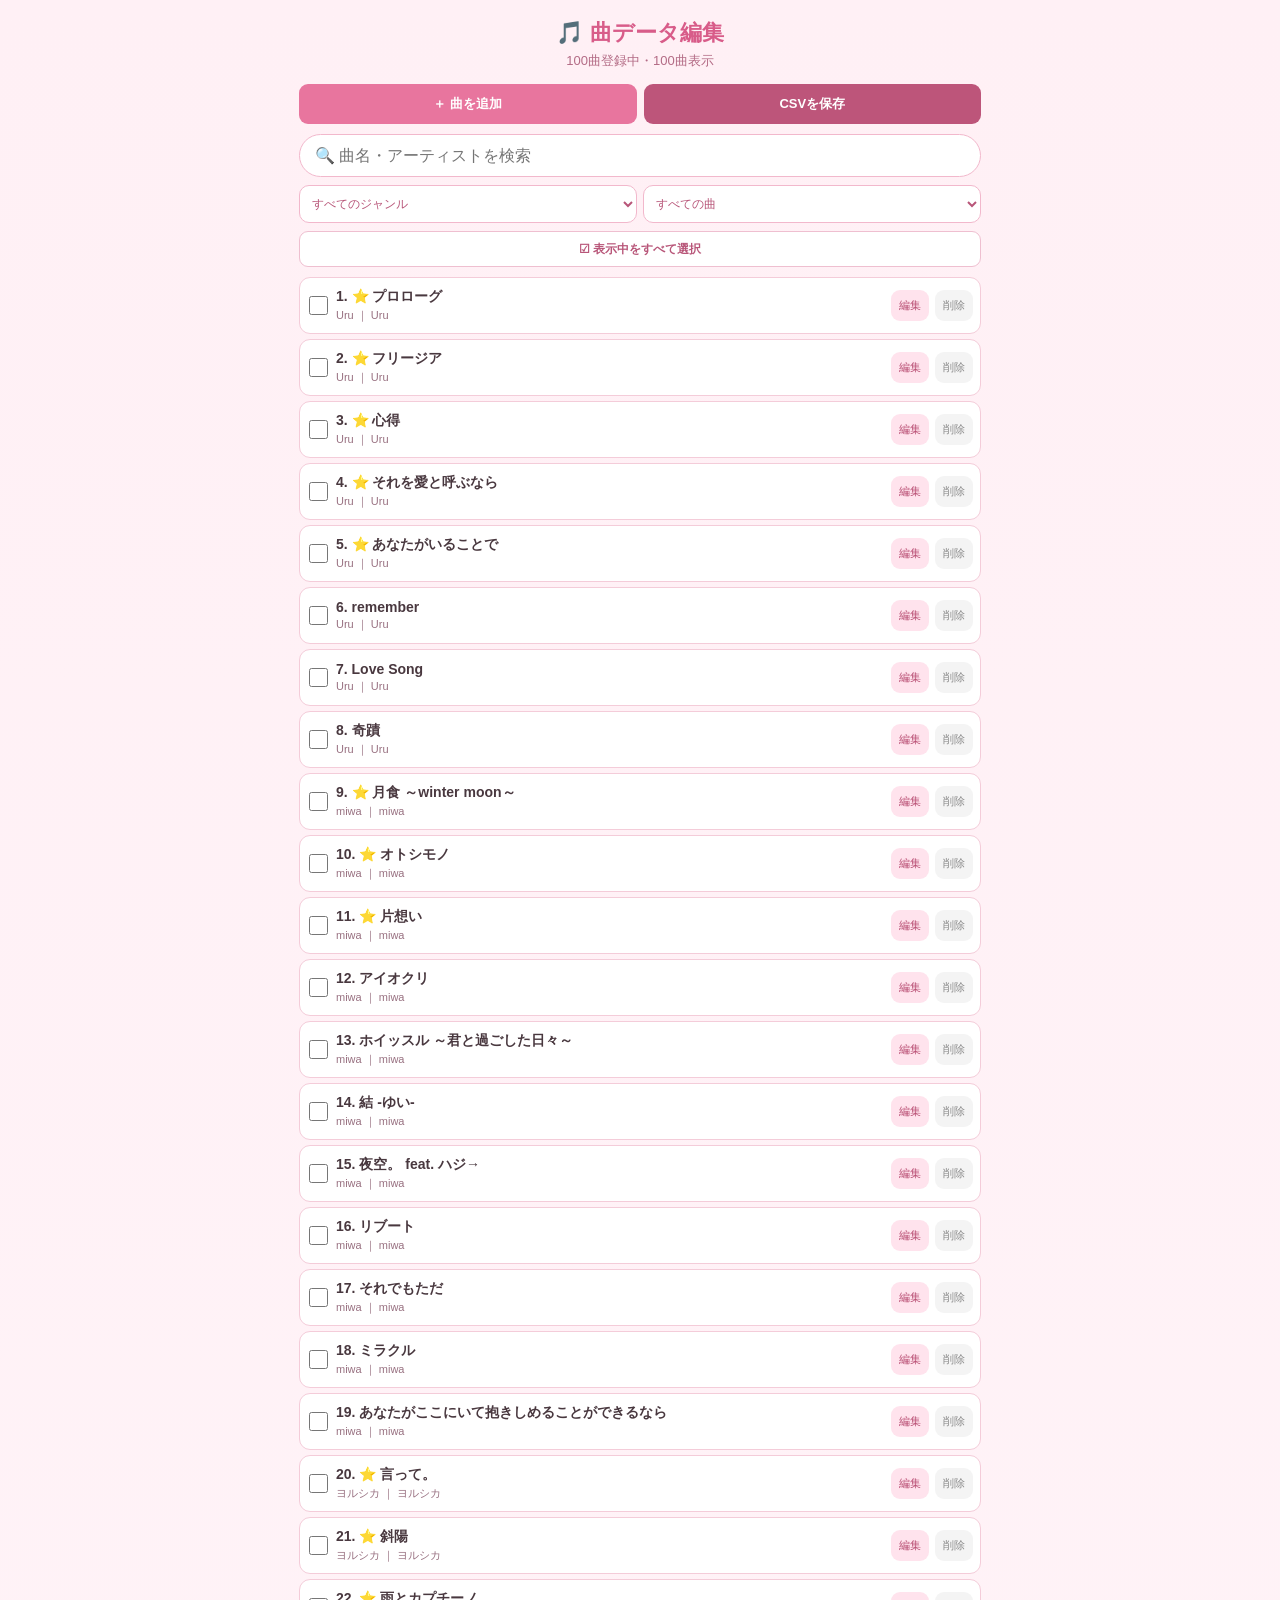
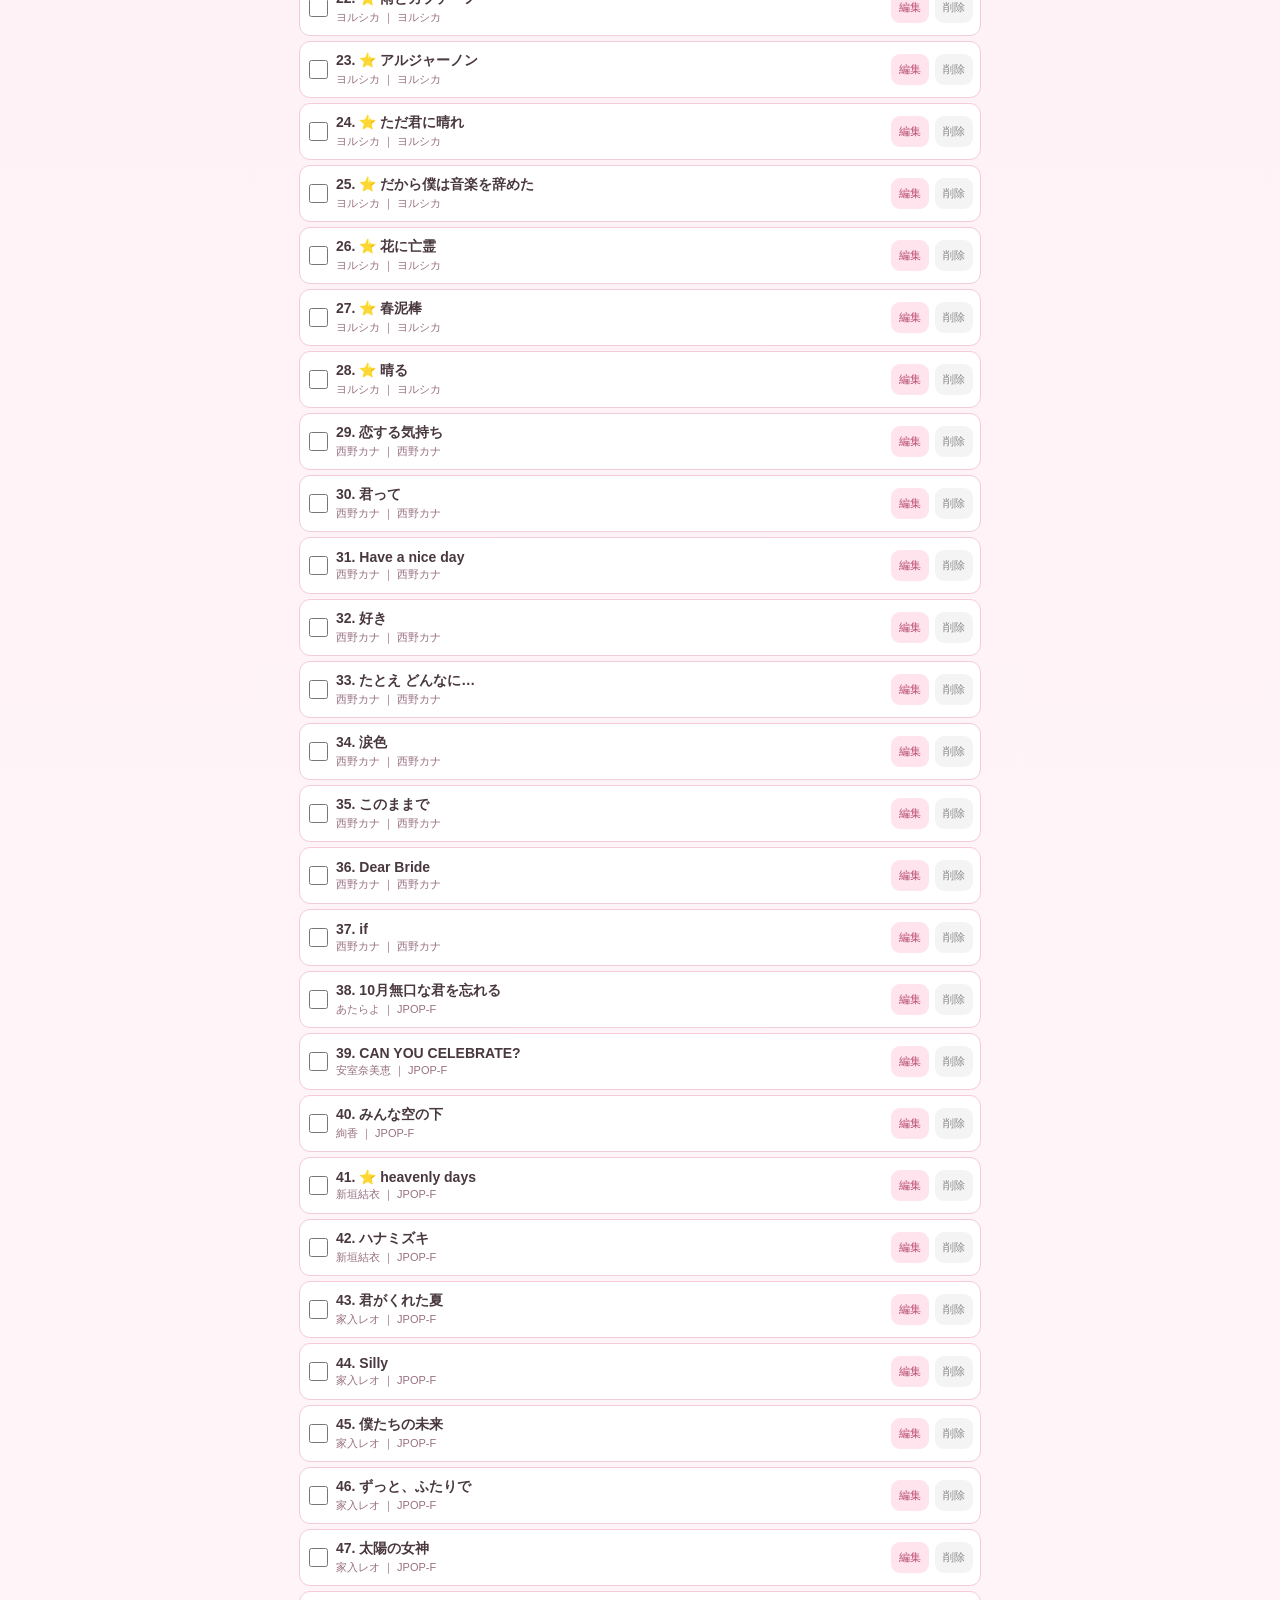
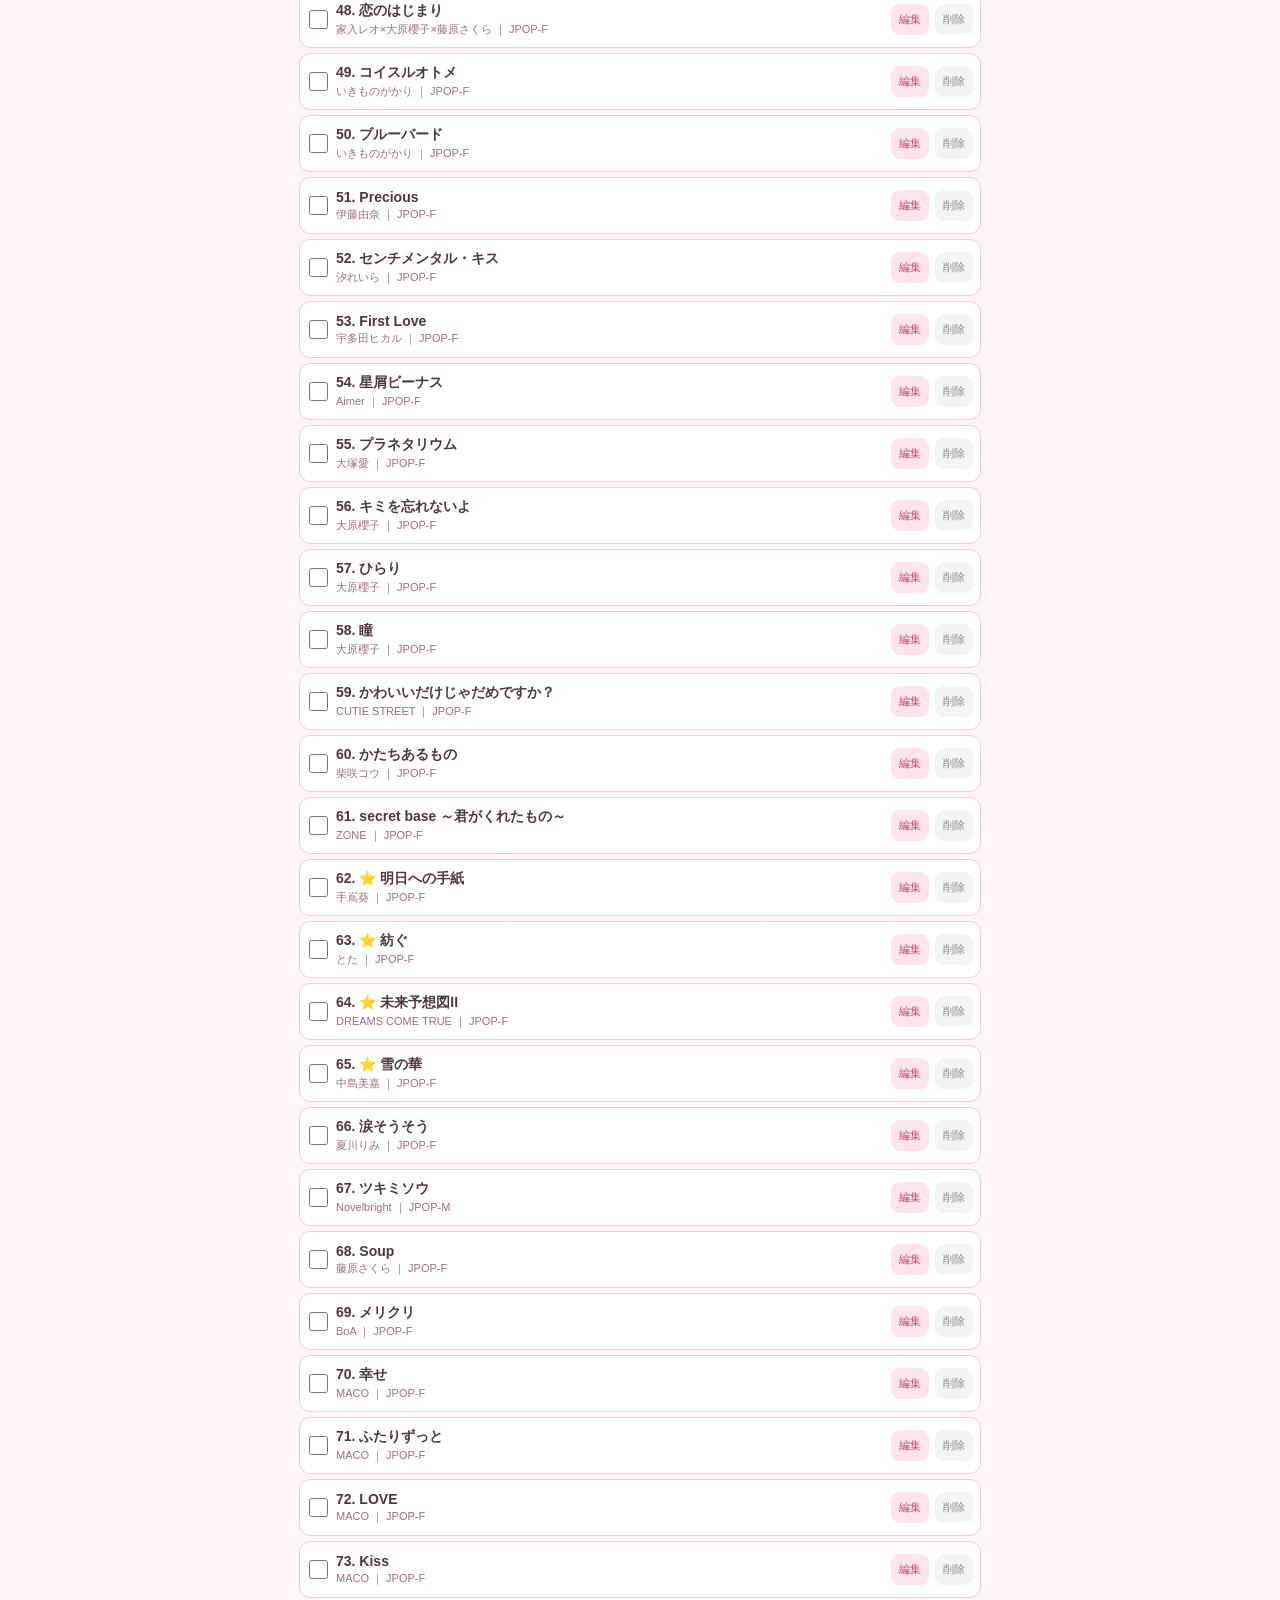
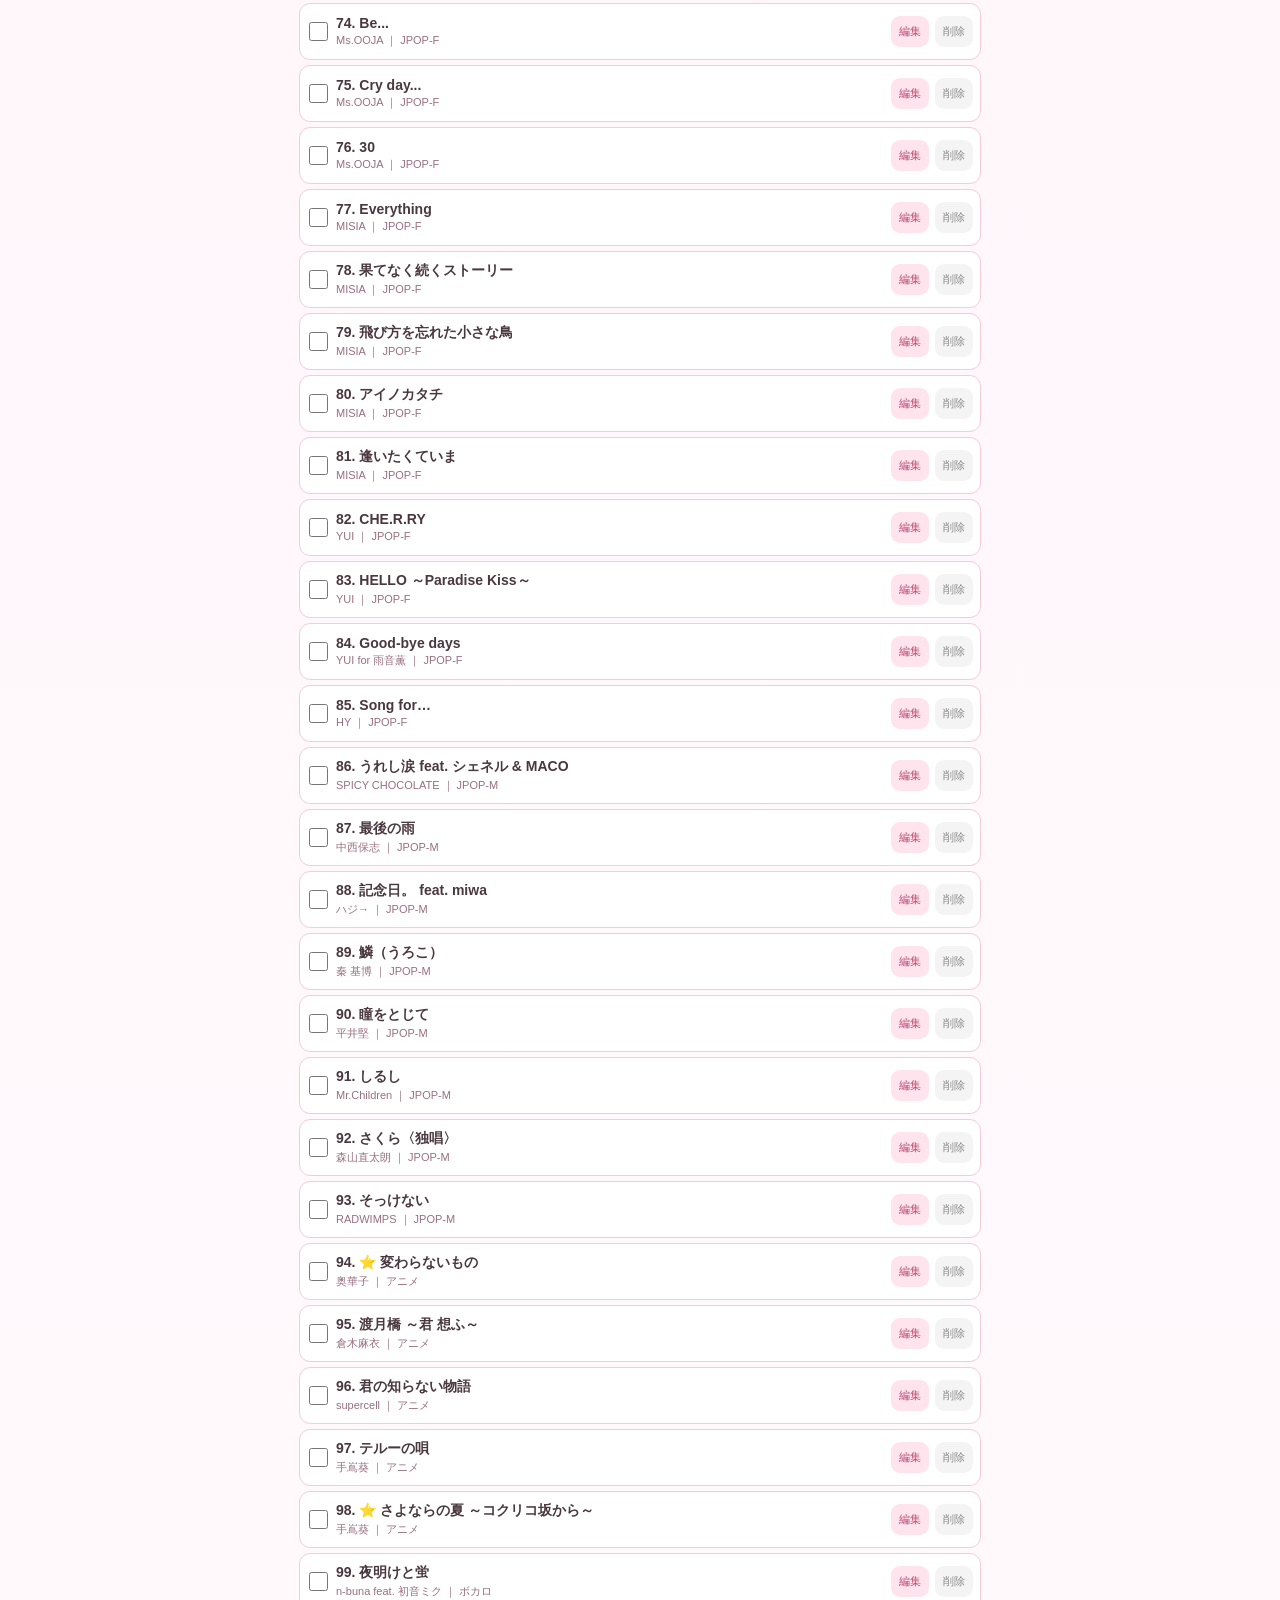
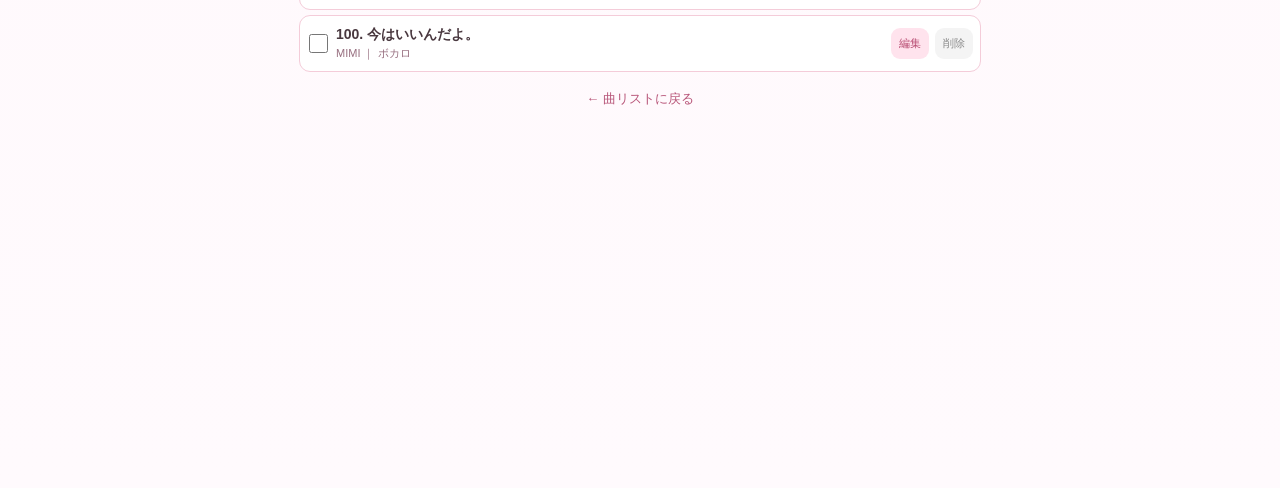
==== commit 93db576d: "Refactor edit.html for clarity and layout improvements Updated various labels and comments in edit.h" ====
--- a/edit.html
+++ b/edit.html
@@ -3,11 +3,7 @@
 
 <head>
 <meta charset="UTF-8">
-
-<meta
-  name="viewport"
-  content="width=device-width, initial-scale=1.0"
->
+<meta name="viewport" content="width=device-width, initial-scale=1.0">
 
 <title>曲データ編集</title>
 
@@ -54,12 +50,12 @@
 }
 
 button {
-  -webkit-tap-highlight-color: transparent;
-
   border: 0;
   border-radius: 9px;
 
   cursor: pointer;
+
+  -webkit-tap-highlight-color: transparent;
 }
 
 .container {
@@ -68,10 +64,10 @@
 
   margin: auto;
 
-  /* 固定操作パネル用 */
+  /* 下部固定パネル用 */
   padding:
     18px 9px
-    330px;
+    380px;
 }
 
 
@@ -102,7 +98,7 @@
 
 
 /* =========================
-   上部
+   上部ボタン
 ========================= */
 
 .toolbar {
@@ -206,7 +202,7 @@
 
 
 /* =========================
-   表示中を選択
+   表示中をすべて選択
 ========================= */
 
 .select-tools {
@@ -332,7 +328,7 @@
 
 
 /* =========================
-   固定操作パネル
+   下部固定パネル
 ========================= */
 
 .selection-panel {
@@ -388,6 +384,11 @@
   display: block;
 }
 
+
+/* =========================
+   選択状態
+========================= */
+
 .selection-header {
   display: flex;
 
@@ -510,9 +511,40 @@
 .bulk-genre-label {
   margin-bottom: 5px;
 
-  color: #a66a80;
-
-  font-size: 11px;
+  color: #9f6078;
+
+  font-size: 12px;
+  font-weight: bold;
+}
+
+.bulk-field-label {
+  margin:
+    6px 0 3px;
+
+  color: #aa7a8b;
+
+  font-size: 10px;
+}
+
+#bulkGenre {
+  width: 100%;
+  height: 38px;
+
+  padding:
+    0 9px;
+
+  border:
+    1px solid #efbfd0;
+
+  border-radius: 8px;
+
+  outline: none;
+
+  background: white;
+
+  color: #8e5870;
+
+  font-size: 13px;
 }
 
 .bulk-genre-row {
@@ -521,7 +553,7 @@
   gap: 6px;
 }
 
-#bulkGenre {
+#bulkNewGenre {
   flex: 1;
 
   min-width: 0;
@@ -540,13 +572,19 @@
 
   background: white;
 
-  color: #8e5870;
-
-  font-size: 13px;
+  color: #49383f;
+
+  font-size: 16px;
+}
+
+#bulkNewGenre::placeholder {
+  color: #b8adb1;
+
+  font-size: 12px;
 }
 
 .bulk-genre-button {
-  min-width: 68px;
+  min-width: 72px;
 
   height: 38px;
 
@@ -563,7 +601,7 @@
 
 
 /* =========================
-   曲編集モーダル
+   編集モーダル
 ========================= */
 
 .modal {
@@ -721,7 +759,7 @@
   .container {
     padding:
       16px 8px
-      330px;
+      380px;
   }
 
   .song {
@@ -752,7 +790,6 @@
 
 
 <div class="container">
-
 
 <h1>🎵 曲データ編集</h1>
 
@@ -840,7 +877,6 @@
   ← 曲リストに戻る
 </a>
 
-
 </div>
 
 
@@ -876,27 +912,19 @@
 
   <div class="move-buttons">
 
-    <button
-      onclick="moveSelected(-1)"
-    >
+    <button onclick="moveSelected(-1)">
       ↑ 1つ上
     </button>
 
-    <button
-      onclick="moveSelected(1)"
-    >
+    <button onclick="moveSelected(1)">
       ↓ 1つ下
     </button>
 
-    <button
-      onclick="moveToTop()"
-    >
+    <button onclick="moveToTop()">
       ⇈ 先頭へ
     </button>
 
-    <button
-      onclick="moveToBottom()"
-    >
+    <button onclick="moveToBottom()">
       ⇊ 末尾へ
     </button>
 
@@ -923,7 +951,9 @@
   </div>
 
 
-  <!-- ジャンル一括変更 -->
+  <!-- ======================
+       ジャンル一括変更
+  ====================== -->
 
   <div class="bulk-genre-area">
 
@@ -932,11 +962,26 @@
     </div>
 
 
+    <div class="bulk-field-label">
+      既存ジャンル
+    </div>
+
+
+    <select id="bulkGenre"></select>
+
+
+    <div class="bulk-field-label">
+      または新しいジャンル
+    </div>
+
+
     <div class="bulk-genre-row">
 
-      <select
-        id="bulkGenre"
-      ></select>
+      <input
+        id="bulkNewGenre"
+        type="text"
+        placeholder="新しいジャンルを入力"
+      >
 
 
       <button
@@ -1042,7 +1087,6 @@
 
 </div>
 
-
 </div>
 </div>
 
@@ -1057,7 +1101,8 @@
 
 
 /*
-  選択中の曲を管理
+  選択中の曲を
+  オブジェクトで管理
 */
 
 const selectedSongs =
@@ -1066,7 +1111,7 @@
 
 
 /* =========================
-   CSV読込
+   CSV読み込み
 ========================= */
 
 async function loadCSV() {
@@ -1074,7 +1119,9 @@
   try {
 
     const response =
-      await fetch("songs.csv");
+      await fetch(
+        "songs.csv"
+      );
 
 
     if (!response.ok) {
@@ -1098,7 +1145,9 @@
 
 
     songs =
-      parseCSV(text);
+      parseCSV(
+        text
+      );
 
 
     createGenreOptions();
@@ -1108,7 +1157,10 @@
 
   } catch (error) {
 
-    console.error(error);
+    console.error(
+      error
+    );
+
 
     alert(
       "songs.csvを読み込めませんでした"
@@ -1142,34 +1194,41 @@
         line.trim()
     )
 
-    .map(line => {
-
-      const c =
-        parseLine(line);
-
-
-      return {
-
-        title:
-          c[0]?.trim() || "",
-
-        artist:
-          c[1]?.trim() || "",
-
-        genre:
-          c[2]?.trim() || "その他",
-
-        favorite:
-          (
-            c[3] || ""
-          )
-            .trim()
-            .toLowerCase()
-            === "true"
-
-      };
-
-    });
+    .map(
+      line => {
+
+        const c =
+          parseLine(
+            line
+          );
+
+
+        return {
+
+          title:
+            c[0]?.trim()
+            || "",
+
+          artist:
+            c[1]?.trim()
+            || "",
+
+          genre:
+            c[2]?.trim()
+            || "その他",
+
+          favorite:
+            (
+              c[3] || ""
+            )
+              .trim()
+              .toLowerCase()
+              === "true"
+
+        };
+
+      }
+    );
 
 }
 
@@ -1199,7 +1258,8 @@
     ) {
 
       if (
-        quote &&
+        quote
+        &&
         line[i + 1] === '"'
       ) {
 
@@ -1209,13 +1269,16 @@
 
       } else {
 
-        quote = !quote;
+        quote =
+          !quote;
 
       }
 
-
-    } else if (
-      char === "," &&
+    }
+
+    else if (
+      char === ","
+      &&
       !quote
     ) {
 
@@ -1225,10 +1288,12 @@
 
       current = "";
 
-
-    } else {
-
-      current += char;
+    }
+
+    else {
+
+      current +=
+        char;
 
     }
 
@@ -1247,7 +1312,7 @@
 
 
 /* =========================
-   ジャンル
+   ジャンル取得
 ========================= */
 
 function getGenres() {
@@ -1263,7 +1328,9 @@
             song.genre
         )
 
-        .filter(Boolean)
+        .filter(
+          Boolean
+        )
 
     )
 
@@ -1272,6 +1339,10 @@
 }
 
 
+
+/* =========================
+   ジャンル選択肢生成
+========================= */
 
 function createGenreOptions() {
 
@@ -1279,9 +1350,9 @@
     getGenres();
 
 
-  /* =====================
-     絞り込み用
-  ===================== */
+  /* ---------------------
+     絞り込み
+  --------------------- */
 
   const filter =
     document.getElementById(
@@ -1334,9 +1405,9 @@
 
 
 
-  /* =====================
-     1曲編集用
-  ===================== */
+  /* ---------------------
+     1曲編集
+  --------------------- */
 
   const editor =
     document.getElementById(
@@ -1388,9 +1459,9 @@
 
 
 
-  /* =====================
-     一括変更用
-  ===================== */
+  /* ---------------------
+     一括変更
+  --------------------- */
 
   const bulk =
     document.getElementById(
@@ -1448,9 +1519,7 @@
    表示判定
 ========================= */
 
-function isSongVisible(
-  song
-) {
+function isSongVisible(song) {
 
   const keyword =
     document
@@ -1516,9 +1585,7 @@
     (
       favoriteFilter ===
         "favorite"
-
       &&
-
       song.favorite
     )
 
@@ -1527,9 +1594,7 @@
     (
       favoriteFilter ===
         "normal"
-
       &&
-
       !song.favorite
     );
 
@@ -1547,7 +1612,7 @@
 
 
 /* =========================
-   曲一覧表示
+   一覧表示
 ========================= */
 
 function render() {
@@ -1558,7 +1623,8 @@
     );
 
 
-  list.innerHTML = "";
+  list.innerHTML =
+    "";
 
 
   let visible =
@@ -1607,7 +1673,9 @@
 
 
 
-      /* チェック */
+      /* ------------------
+         チェック
+      ------------------ */
 
       const checkbox =
         document.createElement(
@@ -1655,7 +1723,9 @@
 
 
 
-      /* 曲情報 */
+      /* ------------------
+         曲情報
+      ------------------ */
 
       const info =
         document.createElement(
@@ -1678,7 +1748,7 @@
 
 
       /*
-        CSV上で何番目か表示
+        CSV上の番号
       */
 
       title.textContent =
@@ -1723,7 +1793,9 @@
 
 
 
-      /* 編集 */
+      /* ------------------
+         編集
+      ------------------ */
 
       const edit =
         document.createElement(
@@ -1746,7 +1818,9 @@
 
 
 
-      /* 削除 */
+      /* ------------------
+         削除
+      ------------------ */
 
       const del =
         document.createElement(
@@ -1855,6 +1929,13 @@
     .value = "";
 
 
+  document
+    .getElementById(
+      "bulkNewGenre"
+    )
+    .value = "";
+
+
   render();
 
 }
@@ -1862,7 +1943,7 @@
 
 
 /* =========================
-   固定パネル
+   選択パネル
 ========================= */
 
 function updateSelectionPanel() {
@@ -1906,7 +1987,7 @@
 
 
 /* =========================
-   ↑ ↓ 移動
+   1つ上・下
 ========================= */
 
 function moveSelected(
@@ -2212,7 +2293,11 @@
   }
 
 
-  const genre =
+  /*
+    既存ジャンル
+  */
+
+  const selectedGenre =
     document
       .getElementById(
         "bulkGenre"
@@ -2220,7 +2305,34 @@
       .value;
 
 
+  /*
+    新しいジャンル
+  */
+
+  const newGenre =
+    document
+      .getElementById(
+        "bulkNewGenre"
+      )
+      .value
+      .trim();
+
+
+  /*
+    新規入力を優先
+  */
+
+  const genre =
+    newGenre
+    ||
+    selectedGenre;
+
+
   if (!genre) {
+
+    alert(
+      "ジャンルを選択または入力してください"
+    );
 
     return;
 
@@ -2253,11 +2365,49 @@
 
 
   /*
-    ジャンル変更後に
-    フィルター等を更新
+    新ジャンル入力欄を空に
   */
 
+  document
+    .getElementById(
+      "bulkNewGenre"
+    )
+    .value = "";
+
+
+  /*
+    新しいジャンルを
+    選択肢にも反映
+  */
+
   createGenreOptions();
+
+
+  /*
+    今回設定したジャンルを
+    一括変更欄で選択状態にする
+  */
+
+  const bulk =
+    document.getElementById(
+      "bulkGenre"
+    );
+
+
+  if (
+    [...bulk.options]
+      .some(
+        option =>
+          option.value ===
+          genre
+      )
+  ) {
+
+    bulk.value =
+      genre;
+
+  }
+
 
   render();
 
@@ -2456,6 +2606,10 @@
       .trim();
 
 
+  /*
+    新ジャンルを優先
+  */
+
   const genre =
     newGenre
     ||
@@ -2611,12 +2765,10 @@
 
 
 /* =========================
-   CSV
-========================= */
-
-function csvEscape(
-  value
-) {
+   CSV用エスケープ
+========================= */
+
+function csvEscape(value) {
 
   const text =
     String(
@@ -2652,6 +2804,10 @@
 
 
 
+/* =========================
+   CSV保存
+========================= */
+
 function downloadCSV() {
 
   let csv =
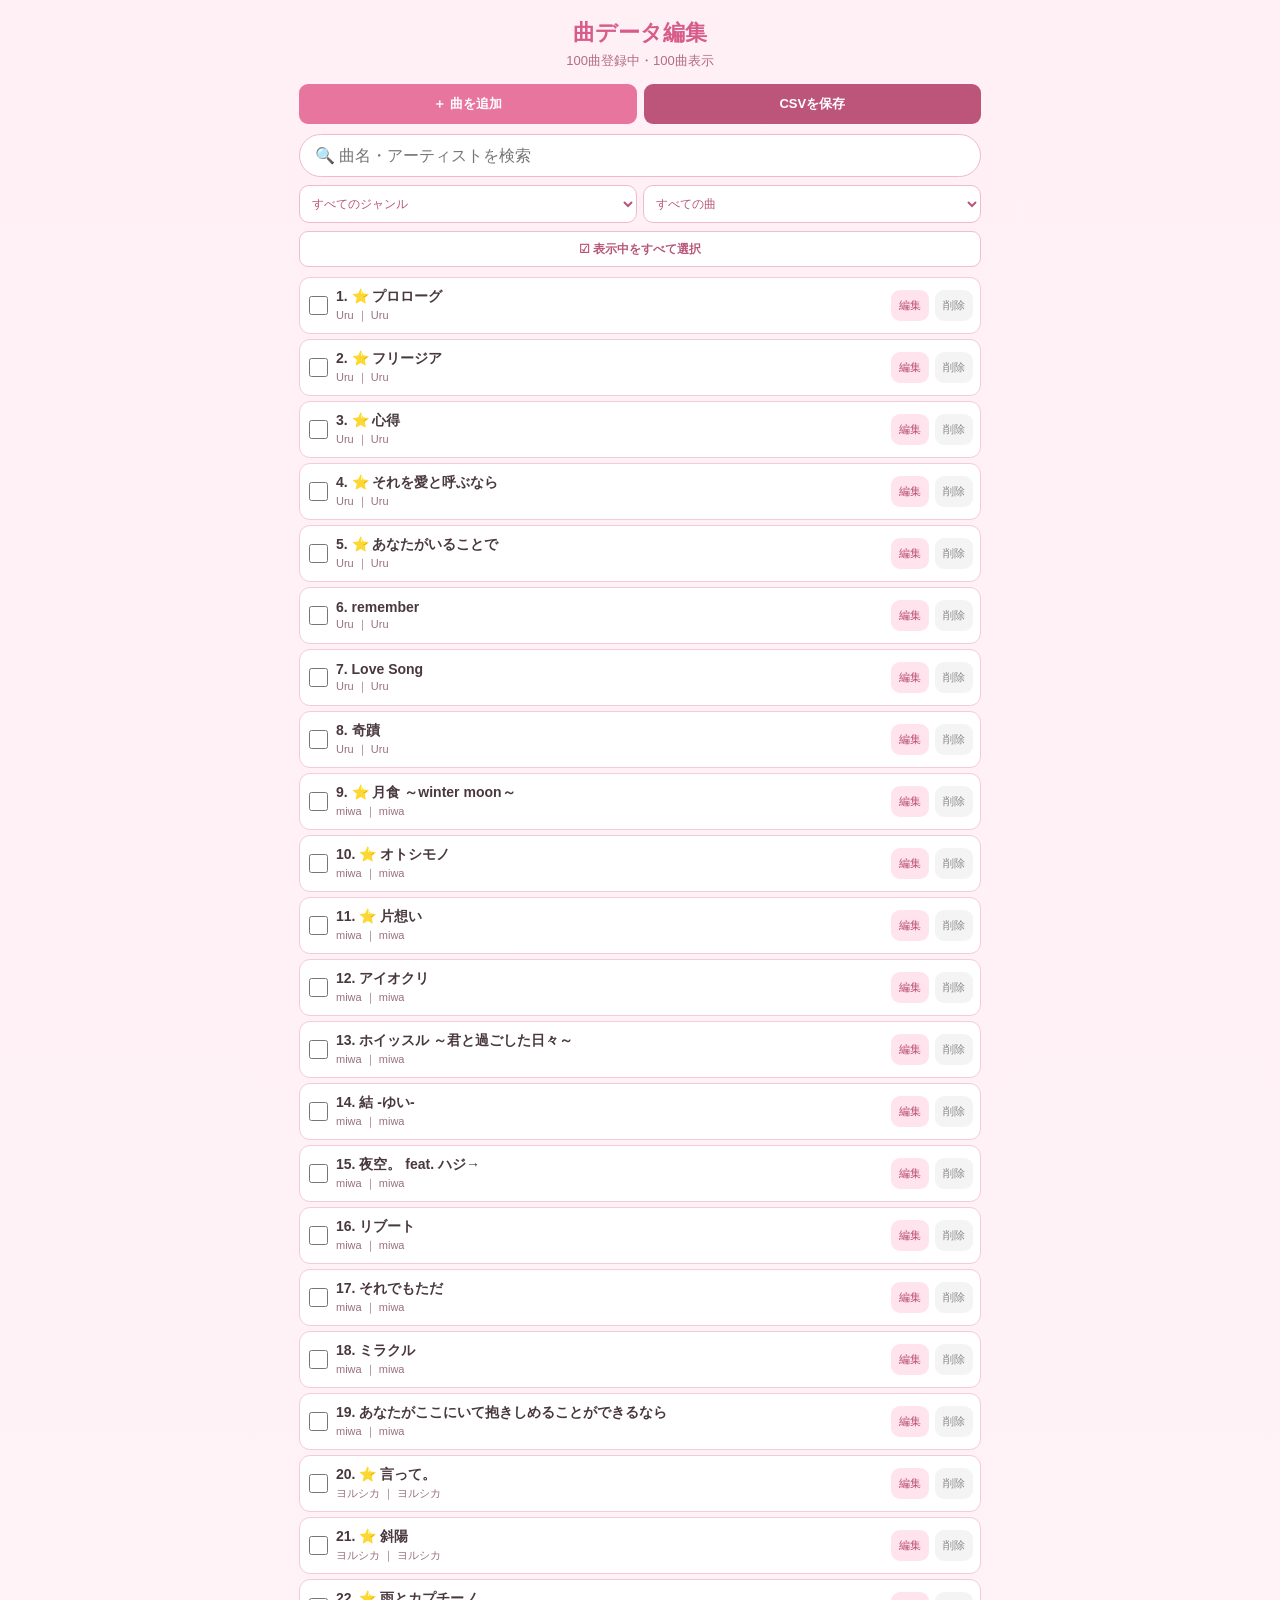
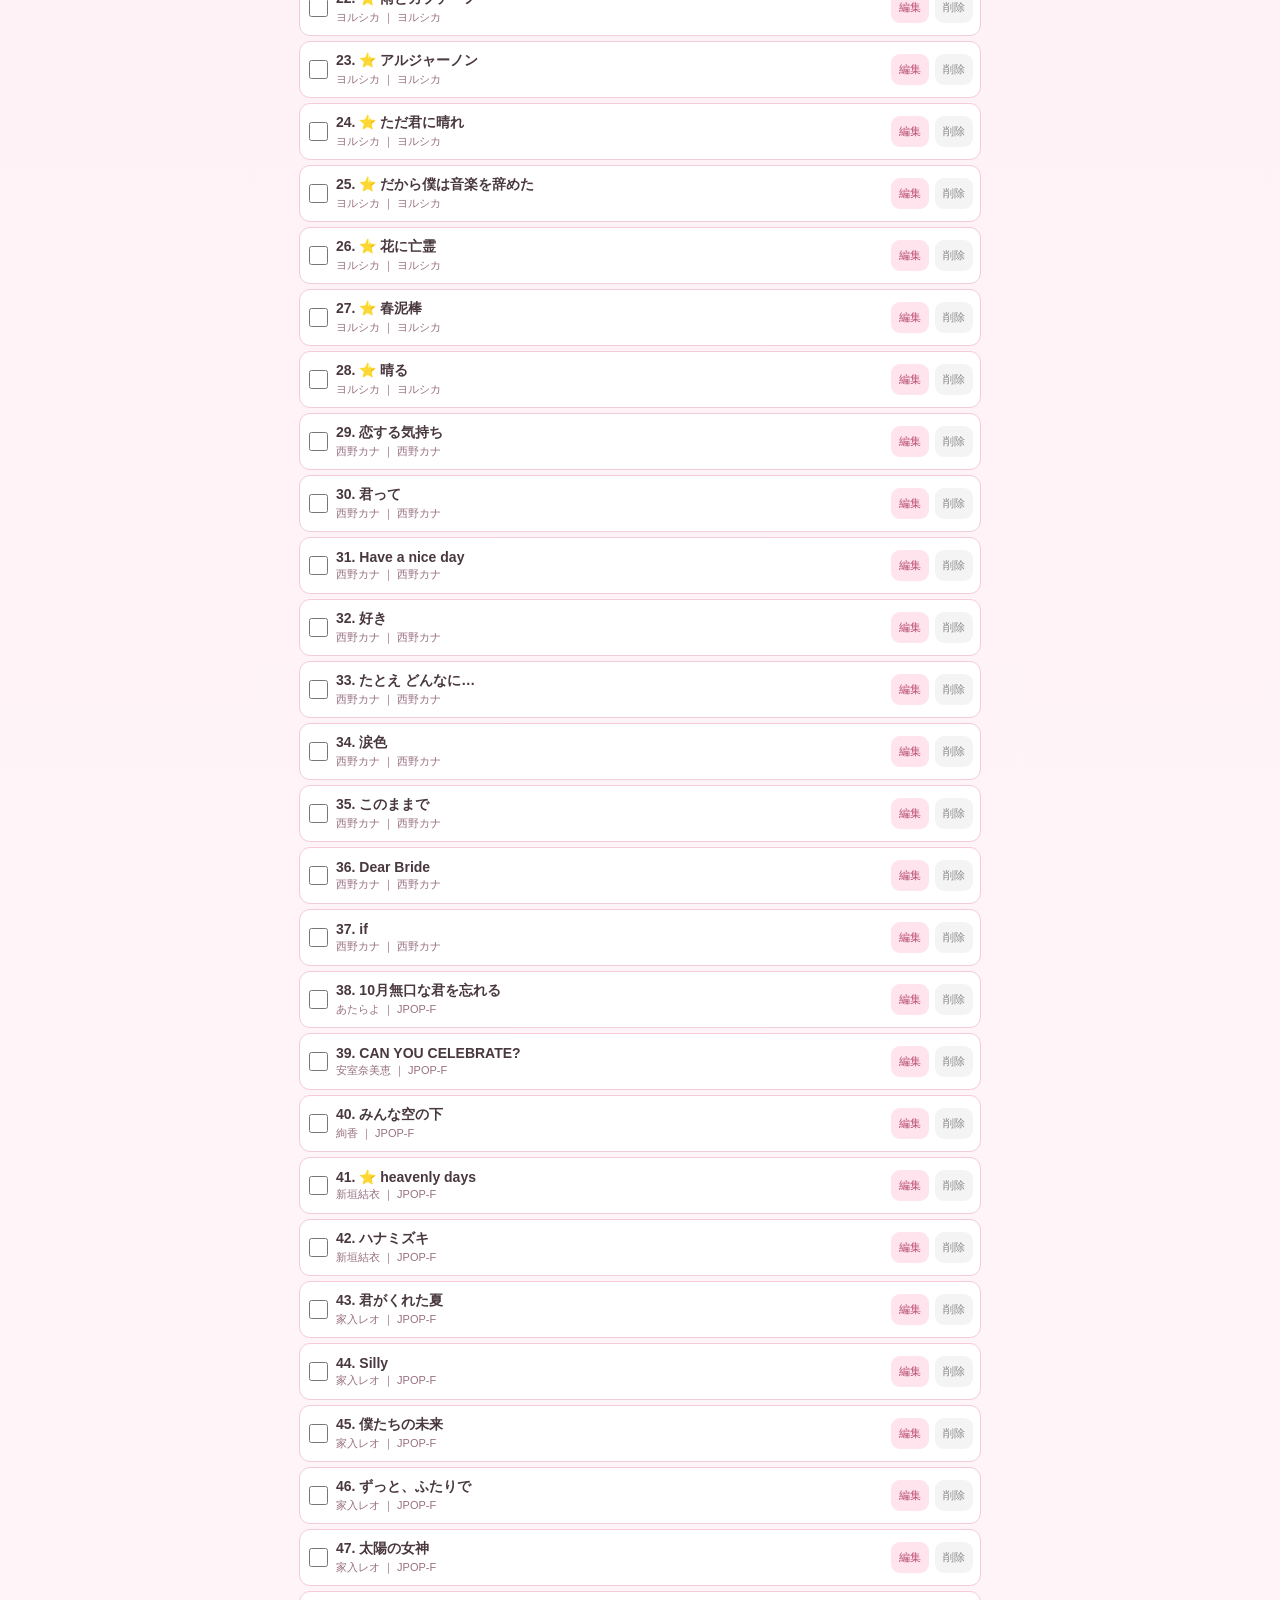
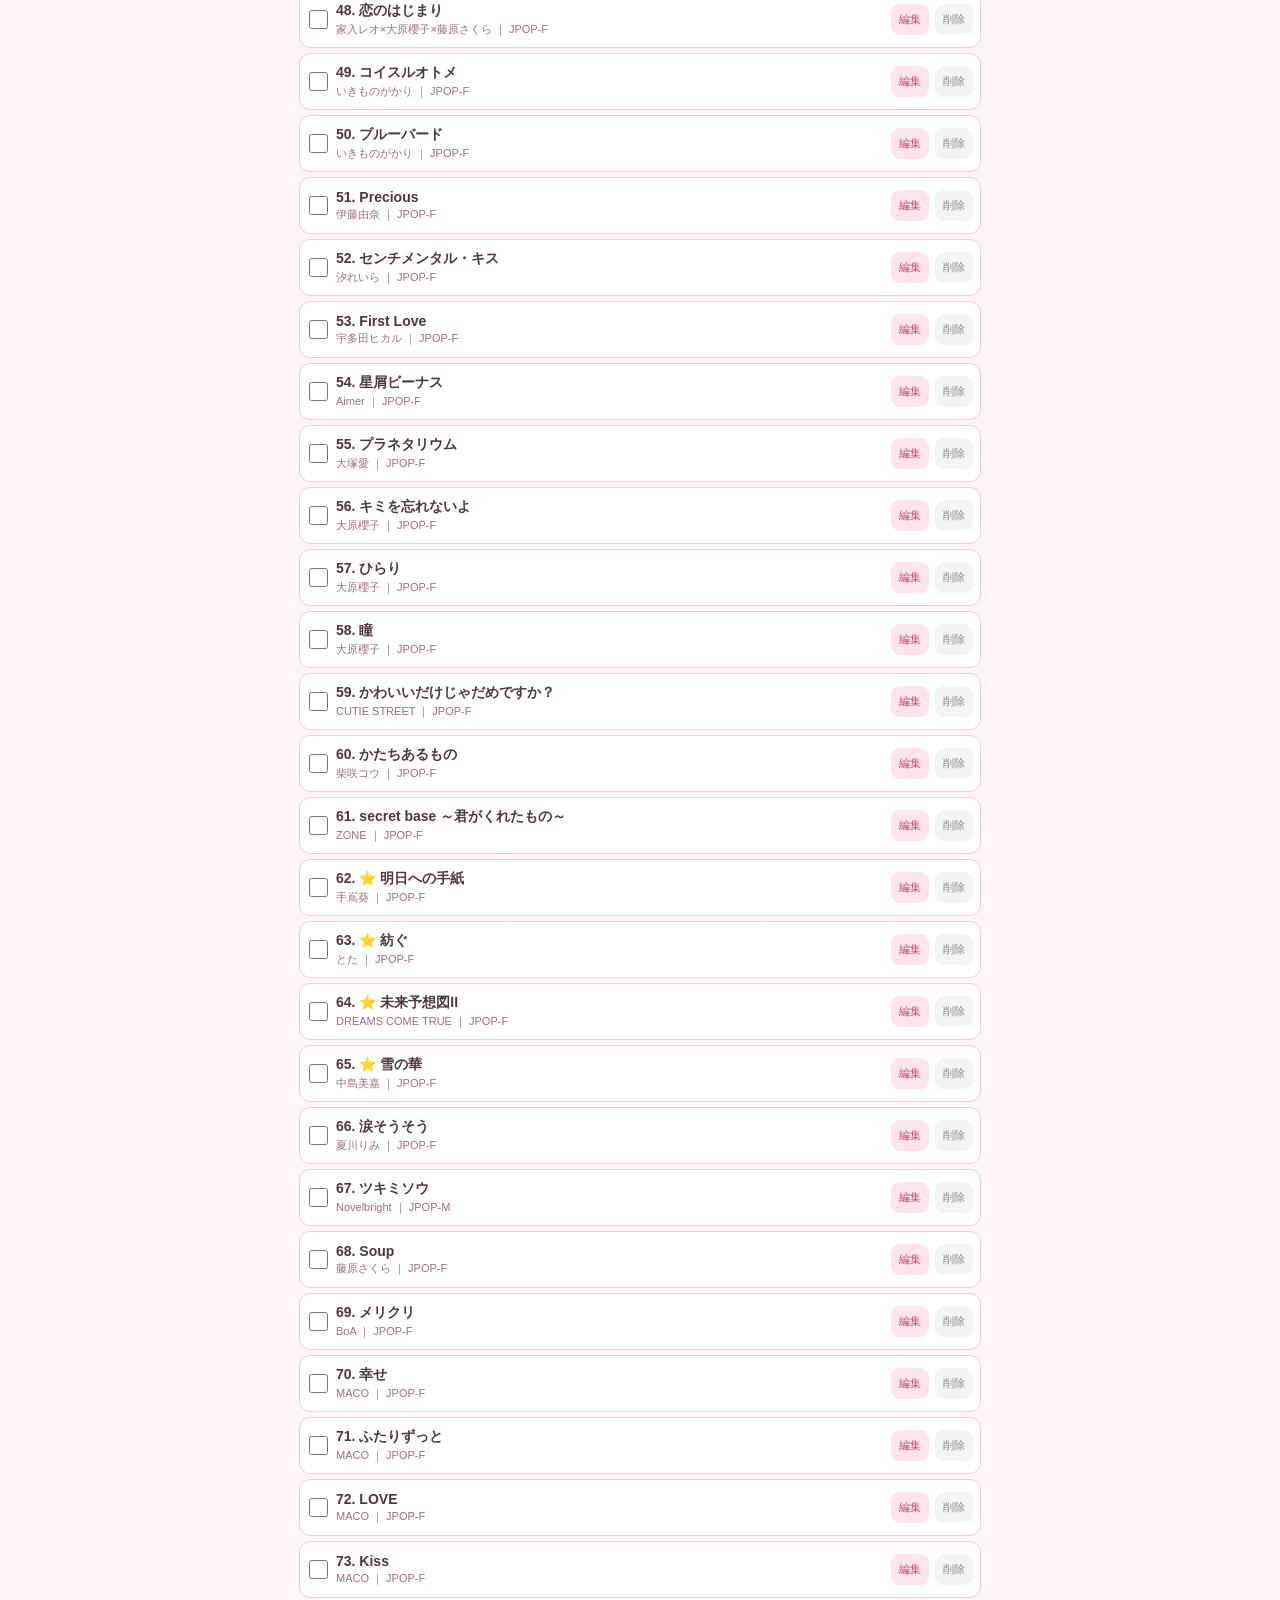
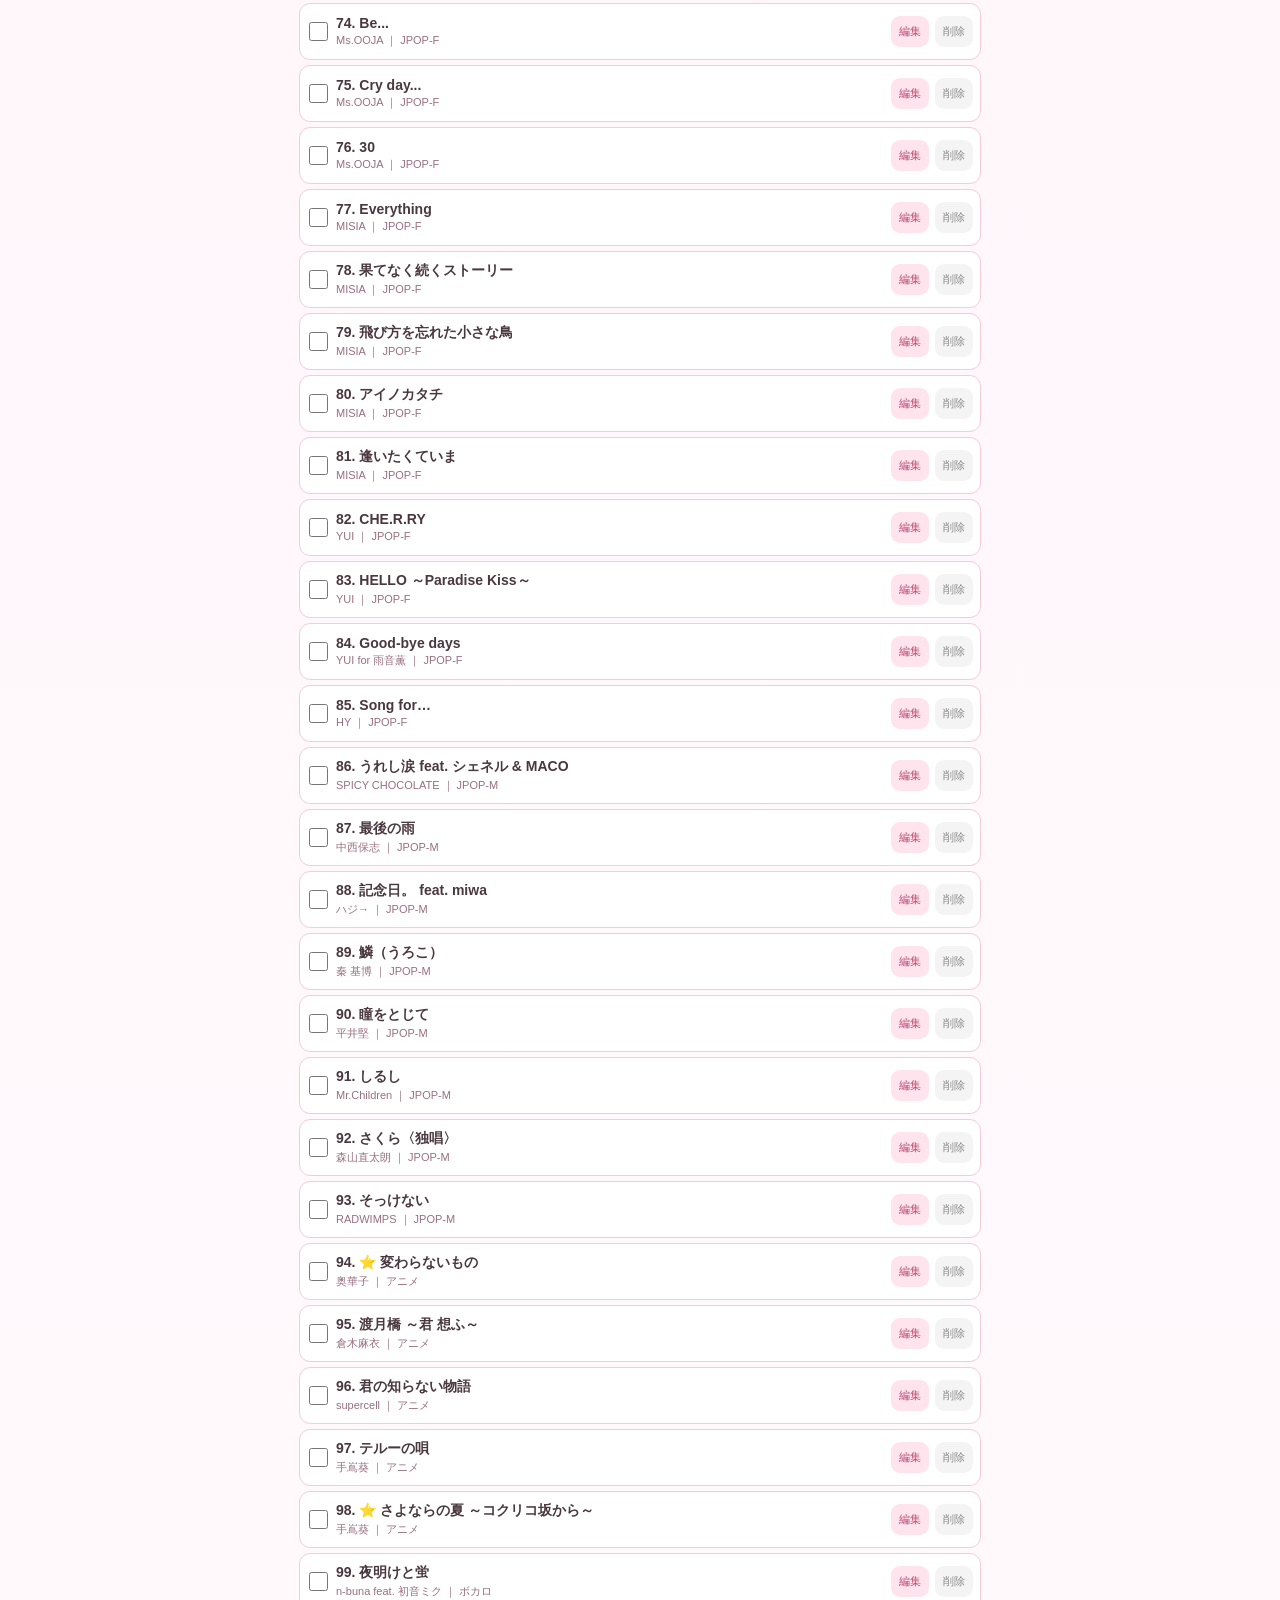
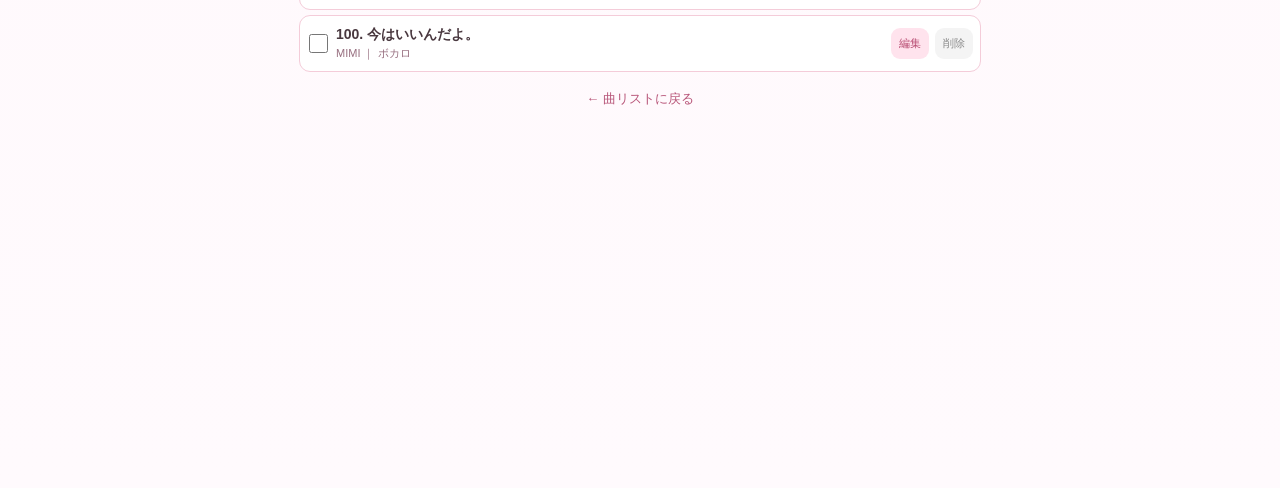
==== commit 23afe2cd: "Remove emoji from heading in edit.html" ====
--- a/edit.html
+++ b/edit.html
@@ -791,7 +791,7 @@
 
 <div class="container">
 
-<h1>🎵 曲データ編集</h1>
+<h1>曲データ編集</h1>
 
 <div
   id="count"
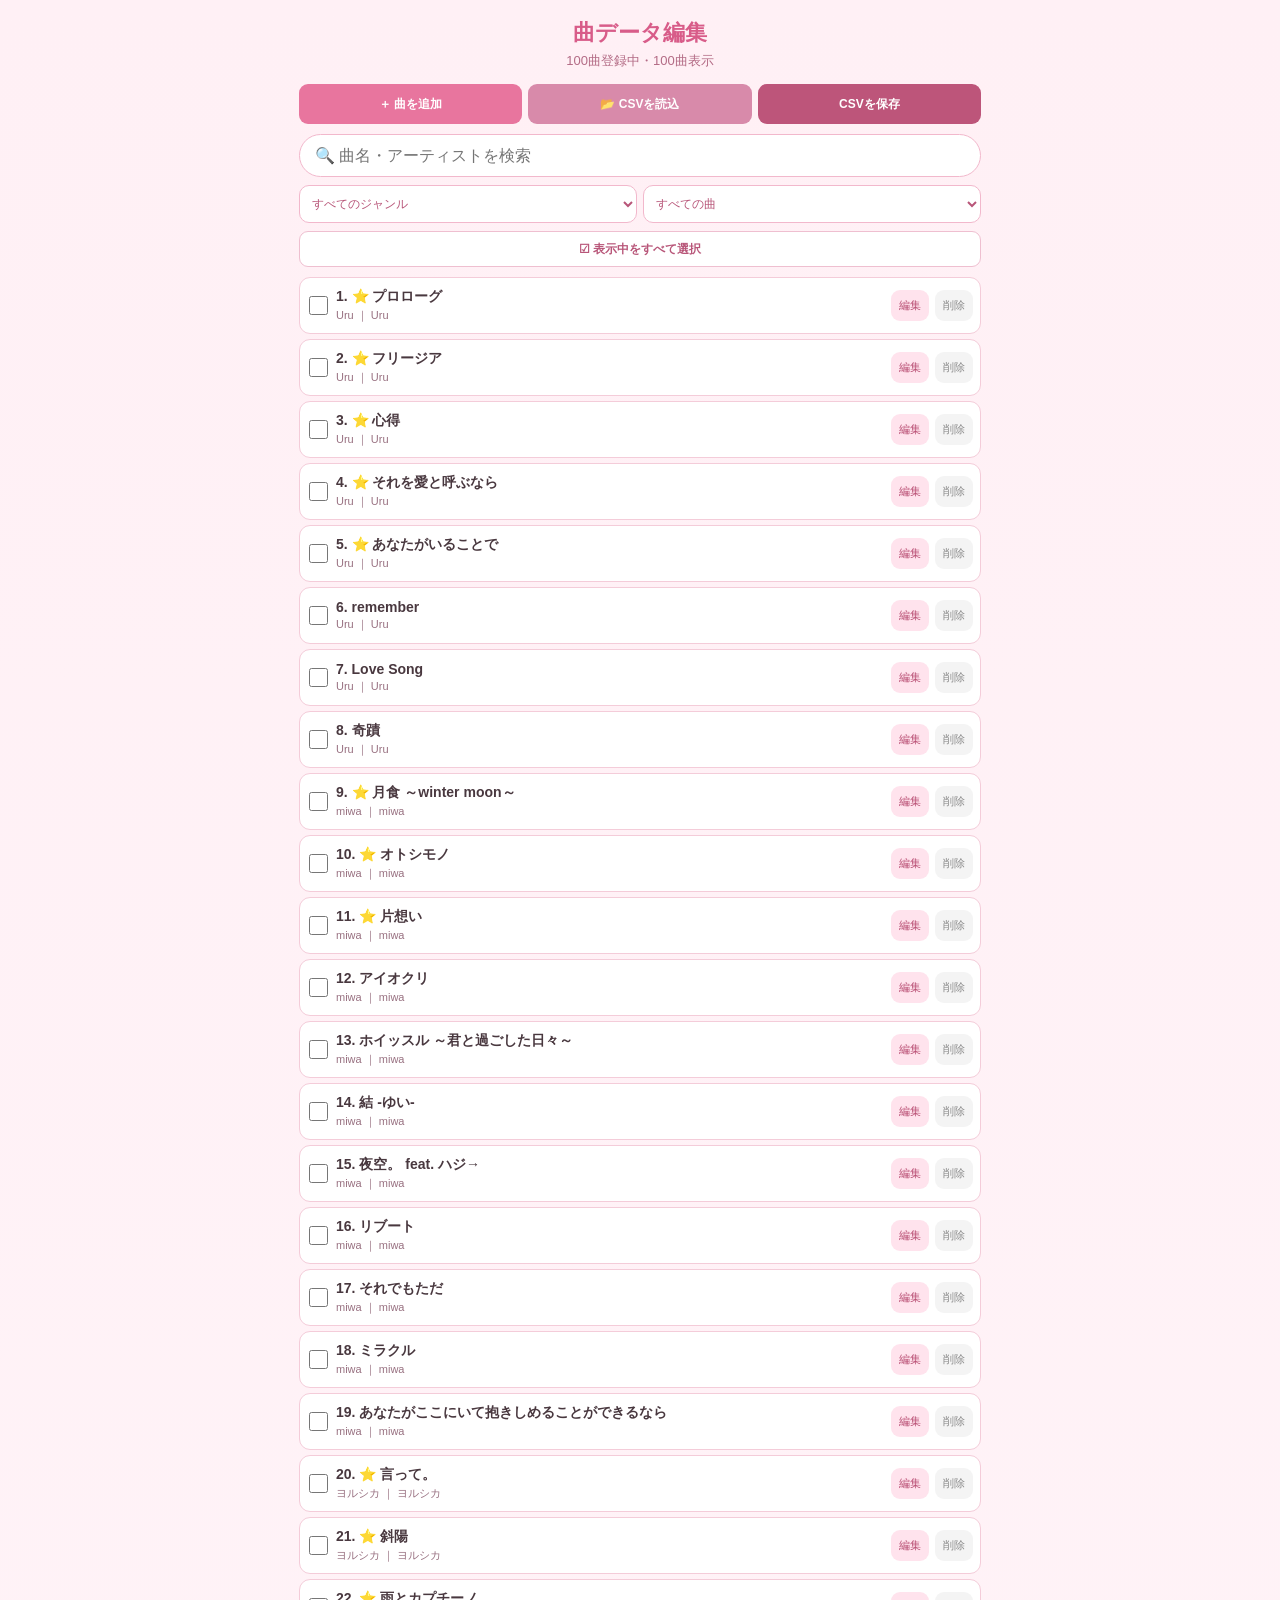
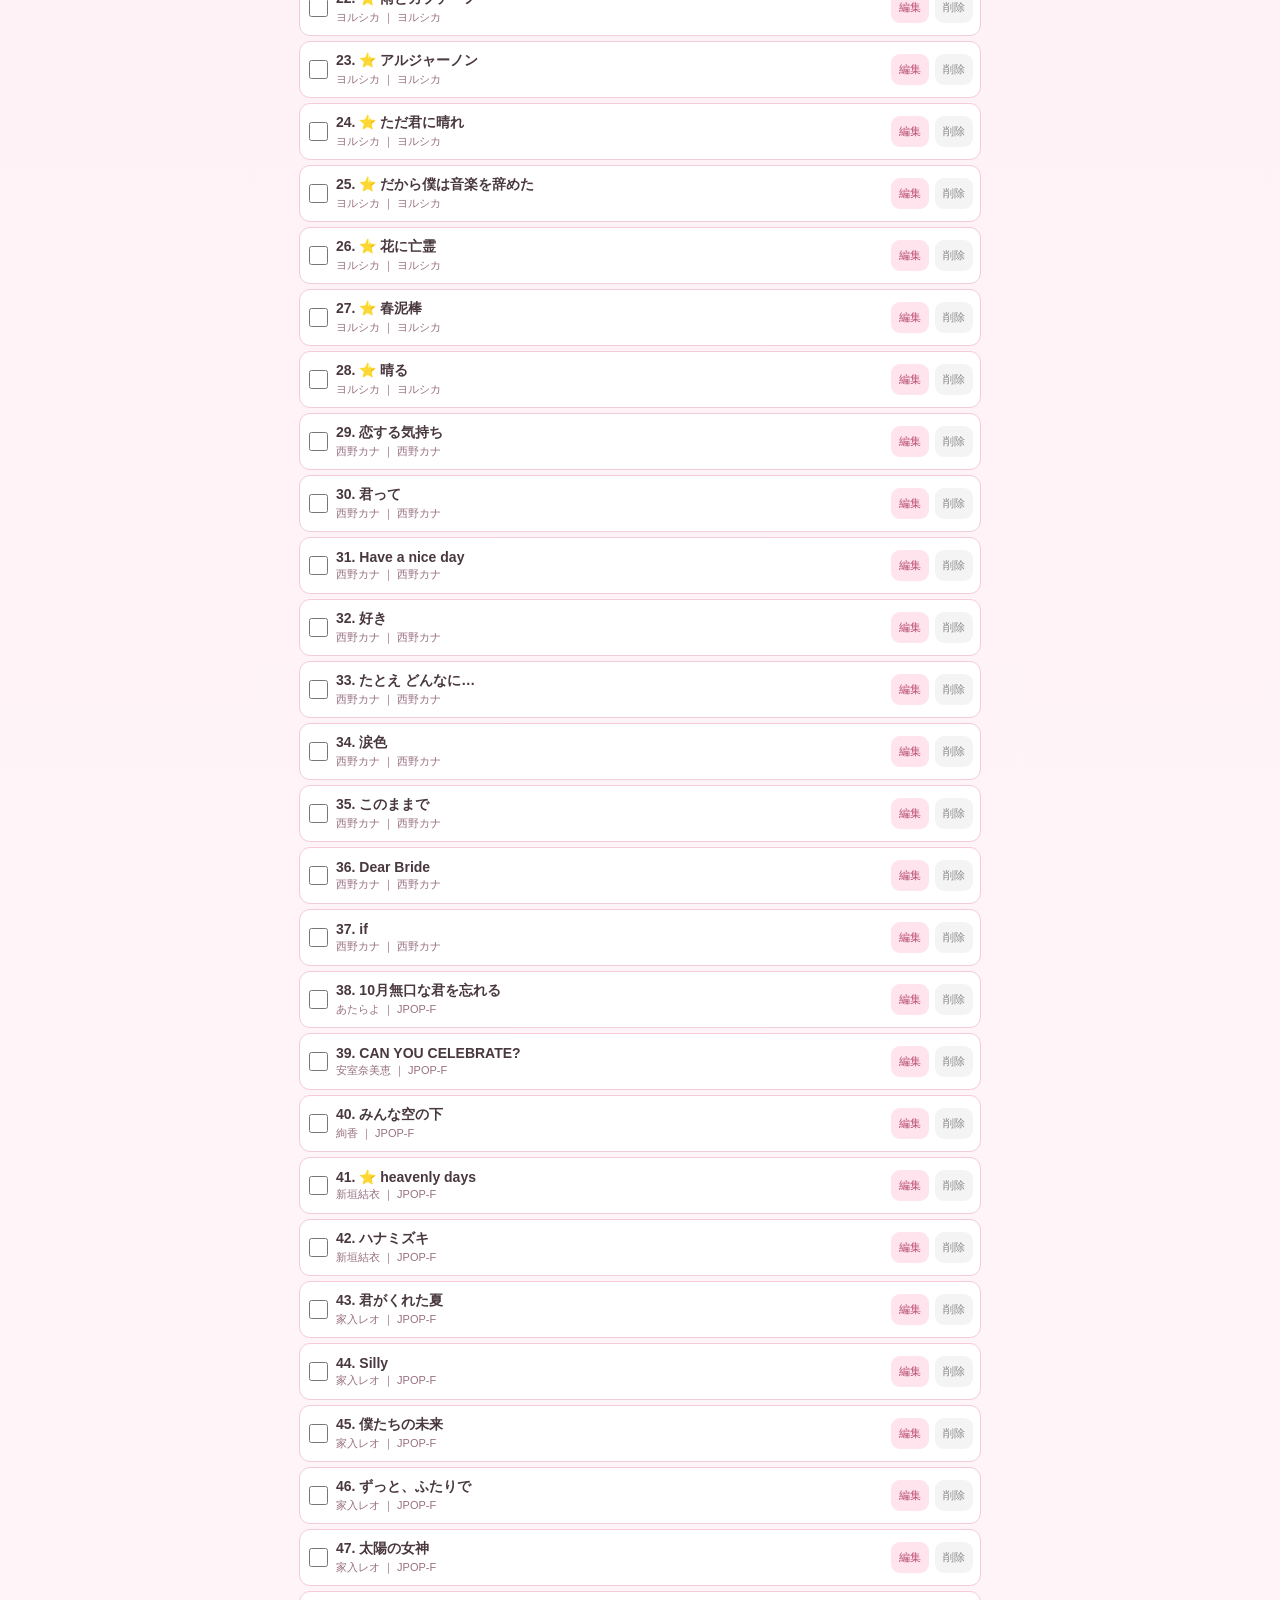
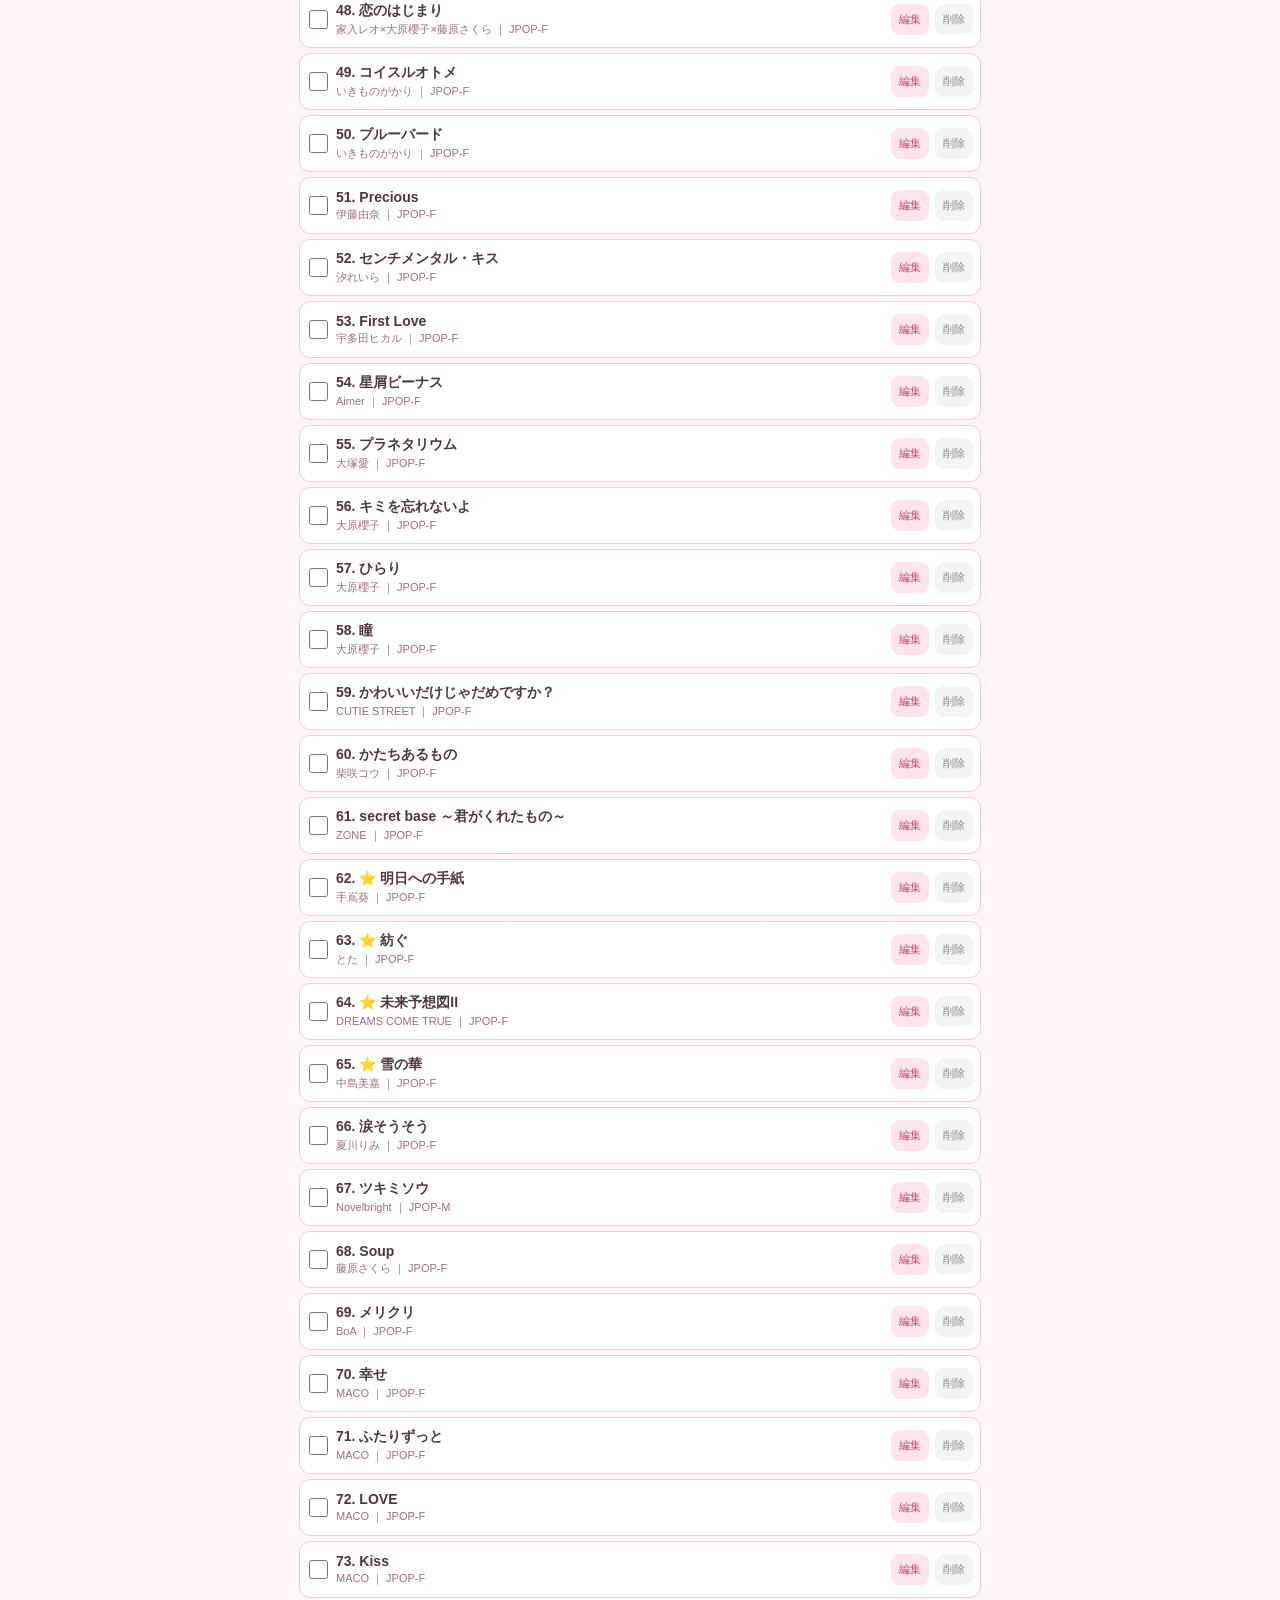
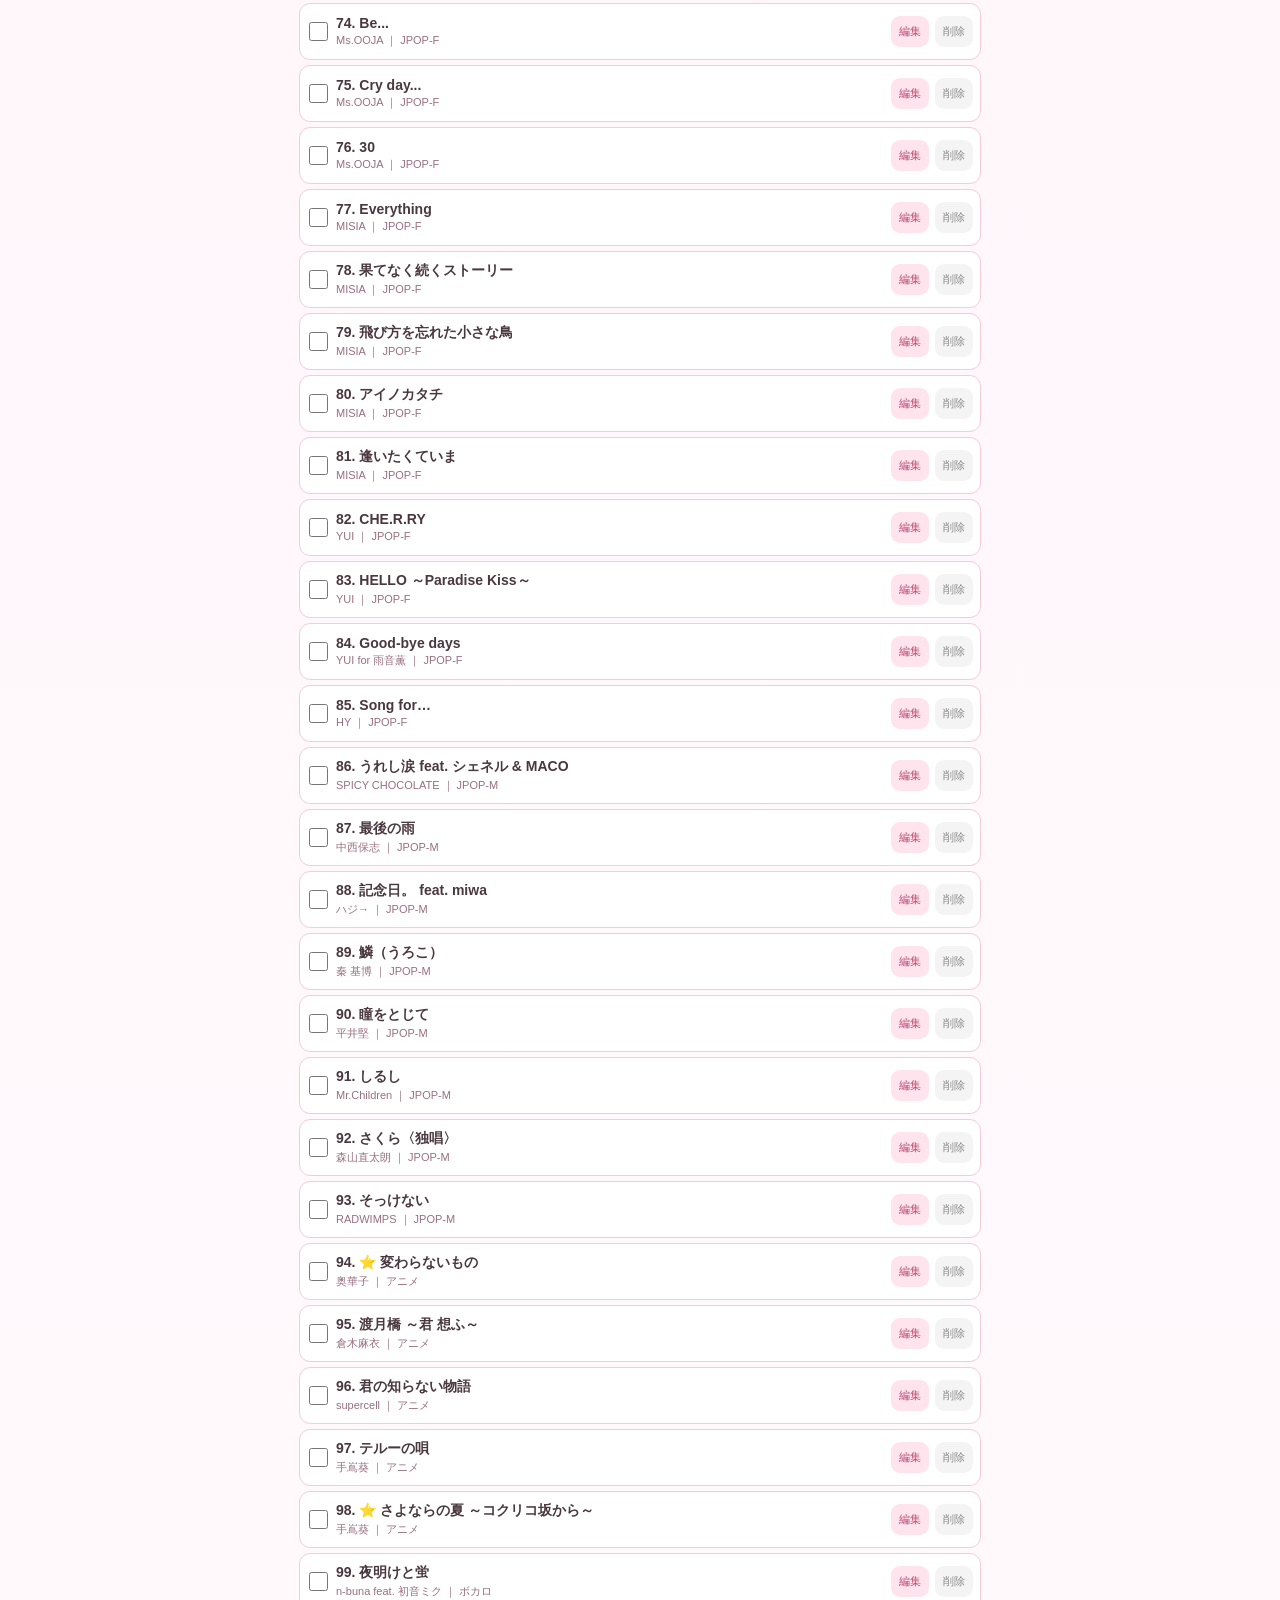
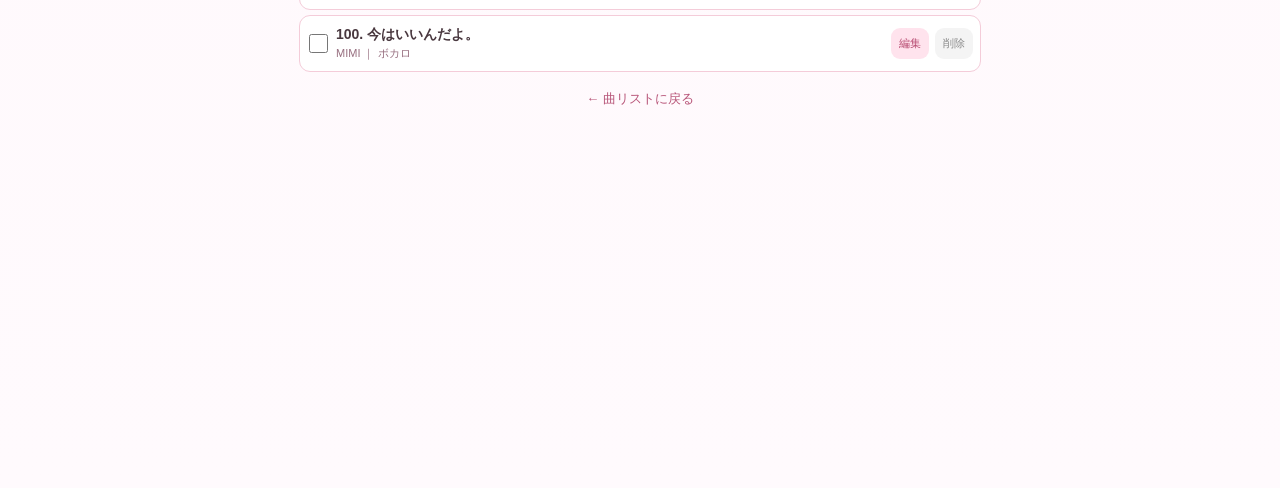
==== commit af636d10: "Refactor button styles and improve CSV handling Updated button styles and functionality, modified CS" ====
--- a/edit.html
+++ b/edit.html
@@ -64,7 +64,6 @@
 
   margin: auto;
 
-  /* 下部固定パネル用 */
   padding:
     18px 9px
     380px;
@@ -104,25 +103,33 @@
 .toolbar {
   display: flex;
 
-  gap: 7px;
+  gap: 6px;
 
   margin-bottom: 10px;
 }
 
 .add-button,
+.load-button,
 .download-button {
   flex: 1;
 
+  min-width: 0;
   height: 40px;
 
+  padding: 0 5px;
+
   color: white;
 
-  font-size: 13px;
+  font-size: 12px;
   font-weight: bold;
 }
 
 .add-button {
   background: #e8759e;
+}
+
+.load-button {
+  background: #d88aaa;
 }
 
 .download-button {
@@ -809,6 +816,13 @@
   </button>
 
   <button
+    class="load-button"
+    onclick="openCSVFile()"
+  >
+    📂 CSVを読込
+  </button>
+
+  <button
     class="download-button"
     onclick="downloadCSV()"
   >
@@ -816,6 +830,14 @@
   </button>
 
 </div>
+
+
+<input
+  id="csvFileInput"
+  type="file"
+  accept=".csv,text/csv"
+  hidden
+>
 
 
 <input
@@ -951,10 +973,6 @@
   </div>
 
 
-  <!-- ======================
-       ジャンル一括変更
-  ====================== -->
-
   <div class="bulk-genre-area">
 
     <div class="bulk-genre-label">
@@ -1111,7 +1129,7 @@
 
 
 /* =========================
-   CSV読み込み
+   GitHub上のCSV読み込み
 ========================= */
 
 async function loadCSV() {
@@ -1173,6 +1191,192 @@
 
 
 /* =========================
+   ローカルCSVを選択
+========================= */
+
+function openCSVFile() {
+
+  document
+    .getElementById(
+      "csvFileInput"
+    )
+    .click();
+
+}
+
+
+
+/* =========================
+   ローカルCSV読み込み
+========================= */
+
+document
+  .getElementById(
+    "csvFileInput"
+  )
+  .addEventListener(
+    "change",
+    async function () {
+
+      const file =
+        this.files[0];
+
+
+      if (!file) {
+
+        return;
+
+      }
+
+
+      try {
+
+        let text =
+          await file.text();
+
+
+        text =
+          text.replace(
+            /^\uFEFF/,
+            ""
+          );
+
+
+        const loadedSongs =
+          parseCSV(
+            text
+          );
+
+
+        if (
+          loadedSongs.length === 0
+        ) {
+
+          alert(
+            "曲データが見つかりませんでした"
+          );
+
+
+          this.value = "";
+
+          return;
+
+        }
+
+
+        const ok =
+          confirm(
+            `${loadedSongs.length}曲を読み込みます。\n現在の編集内容は置き換わります。\nよろしいですか？`
+          );
+
+
+        if (!ok) {
+
+          this.value = "";
+
+          return;
+
+        }
+
+
+        songs =
+          loadedSongs;
+
+
+        /*
+          選択状態を解除
+        */
+
+        selectedSongs.clear();
+
+
+        /*
+          編集状態を解除
+        */
+
+        editingIndex =
+          null;
+
+
+        /*
+          検索をリセット
+        */
+
+        document
+          .getElementById(
+            "search"
+          )
+          .value = "";
+
+
+        /*
+          得意曲フィルターを
+          すべてに戻す
+        */
+
+        document
+          .getElementById(
+            "favoriteFilter"
+          )
+          .value =
+            "all";
+
+
+        /*
+          ジャンルを作り直す
+        */
+
+        createGenreOptions();
+
+
+        /*
+          ジャンル絞り込みを
+          すべてに戻す
+        */
+
+        document
+          .getElementById(
+            "genreFilter"
+          )
+          .value =
+            "すべて";
+
+
+        render();
+
+
+        alert(
+          `${songs.length}曲を読み込みました`
+        );
+
+
+      } catch (error) {
+
+        console.error(
+          error
+        );
+
+
+        alert(
+          "CSVファイルを読み込めませんでした"
+        );
+
+      }
+
+
+      /*
+        同じファイルを
+        もう一度選択可能にする
+      */
+
+      this.value = "";
+
+    }
+  );
+
+
+
+/* =========================
    CSV解析
 ========================= */
 
@@ -1183,6 +1387,19 @@
       .trim()
       .split(/\r?\n/);
 
+
+  if (
+    lines.length === 0
+  ) {
+
+    return [];
+
+  }
+
+
+  /*
+    ヘッダーを削除
+  */
 
   lines.shift();
 
@@ -1350,9 +1567,9 @@
     getGenres();
 
 
-  /* ---------------------
-     絞り込み
-  --------------------- */
+  /*
+    絞り込み
+  */
 
   const filter =
     document.getElementById(
@@ -1405,9 +1622,9 @@
 
 
 
-  /* ---------------------
-     1曲編集
-  --------------------- */
+  /*
+    1曲編集
+  */
 
   const editor =
     document.getElementById(
@@ -1459,9 +1676,9 @@
 
 
 
-  /* ---------------------
-     一括変更
-  --------------------- */
+  /*
+    一括変更
+  */
 
   const bulk =
     document.getElementById(
@@ -1673,10 +1890,6 @@
 
 
 
-      /* ------------------
-         チェック
-      ------------------ */
-
       const checkbox =
         document.createElement(
           "input"
@@ -1723,10 +1936,6 @@
 
 
 
-      /* ------------------
-         曲情報
-      ------------------ */
-
       const info =
         document.createElement(
           "div"
@@ -1746,10 +1955,6 @@
       title.className =
         "song-title";
 
-
-      /*
-        CSV上の番号
-      */
 
       title.textContent =
         `${index + 1}. `
@@ -1793,10 +1998,6 @@
 
 
 
-      /* ------------------
-         編集
-      ------------------ */
-
       const edit =
         document.createElement(
           "button"
@@ -1817,10 +2018,6 @@
           );
 
 
-
-      /* ------------------
-         削除
-      ------------------ */
 
       const del =
         document.createElement(
@@ -1990,9 +2187,7 @@
    1つ上・下
 ========================= */
 
-function moveSelected(
-  direction
-) {
+function moveSelected(direction) {
 
   if (
     selectedSongs.size === 0
@@ -2017,9 +2212,7 @@
         selectedSongs.has(
           songs[i]
         )
-
         &&
-
         !selectedSongs.has(
           songs[i - 1]
         )
@@ -2058,9 +2251,7 @@
         selectedSongs.has(
           songs[i]
         )
-
         &&
-
         !selectedSongs.has(
           songs[i + 1]
         )
@@ -2209,9 +2400,7 @@
     !Number.isInteger(
       position
     )
-
     ||
-
     position < 1
   ) {
 
@@ -2293,10 +2482,6 @@
   }
 
 
-  /*
-    既存ジャンル
-  */
-
   const selectedGenre =
     document
       .getElementById(
@@ -2304,10 +2489,6 @@
       )
       .value;
 
-
-  /*
-    新しいジャンル
-  */
 
   const newGenre =
     document
@@ -2318,10 +2499,6 @@
       .trim();
 
 
-  /*
-    新規入力を優先
-  */
-
   const genre =
     newGenre
     ||
@@ -2364,10 +2541,6 @@
   );
 
 
-  /*
-    新ジャンル入力欄を空に
-  */
-
   document
     .getElementById(
       "bulkNewGenre"
@@ -2375,18 +2548,8 @@
     .value = "";
 
 
-  /*
-    新しいジャンルを
-    選択肢にも反映
-  */
-
   createGenreOptions();
 
-
-  /*
-    今回設定したジャンルを
-    一括変更欄で選択状態にする
-  */
 
   const bulk =
     document.getElementById(
@@ -2494,9 +2657,7 @@
    曲編集
 ========================= */
 
-function openEdit(
-  index
-) {
+function openEdit(index) {
 
   editingIndex =
     index;
@@ -2606,10 +2767,6 @@
       .trim();
 
 
-  /*
-    新ジャンルを優先
-  */
-
   const genre =
     newGenre
     ||
@@ -2708,9 +2865,7 @@
    削除
 ========================= */
 
-function deleteSong(
-  index
-) {
+function deleteSong(index) {
 
   const song =
     songs[index];
